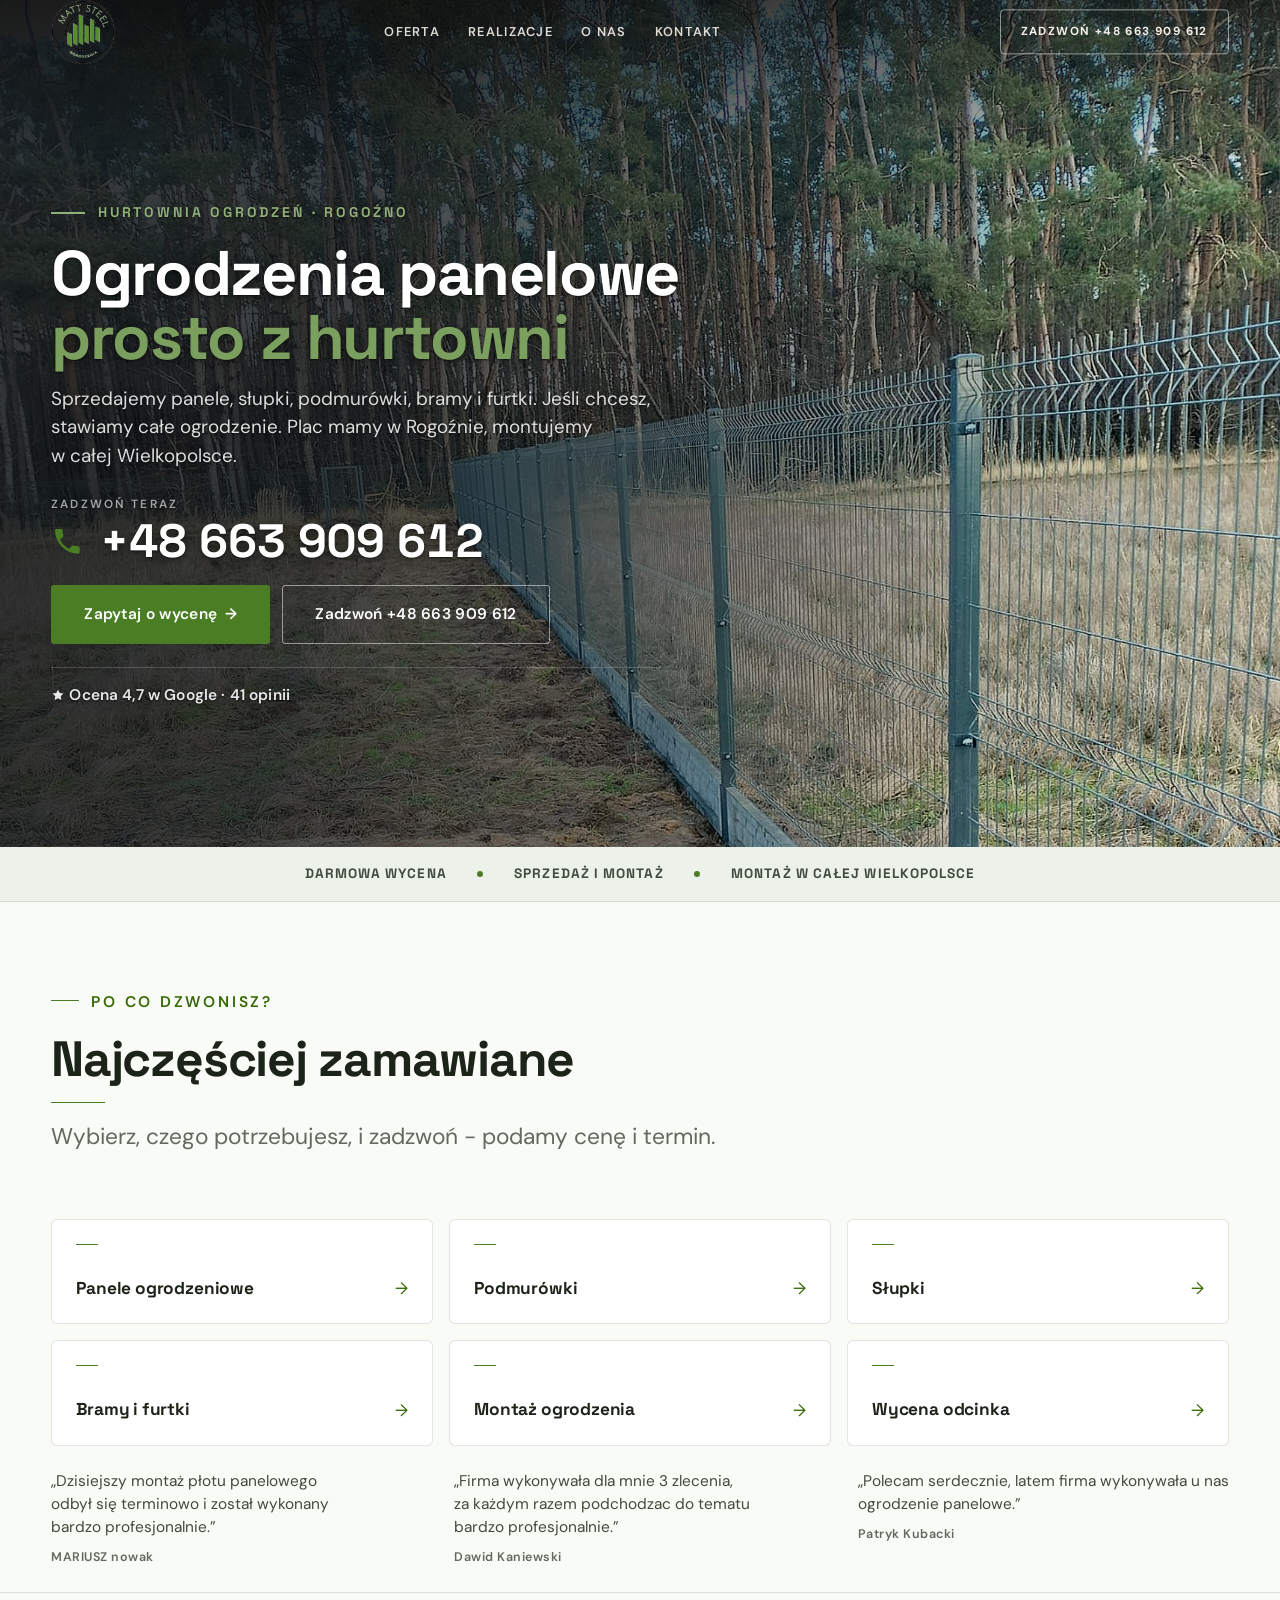
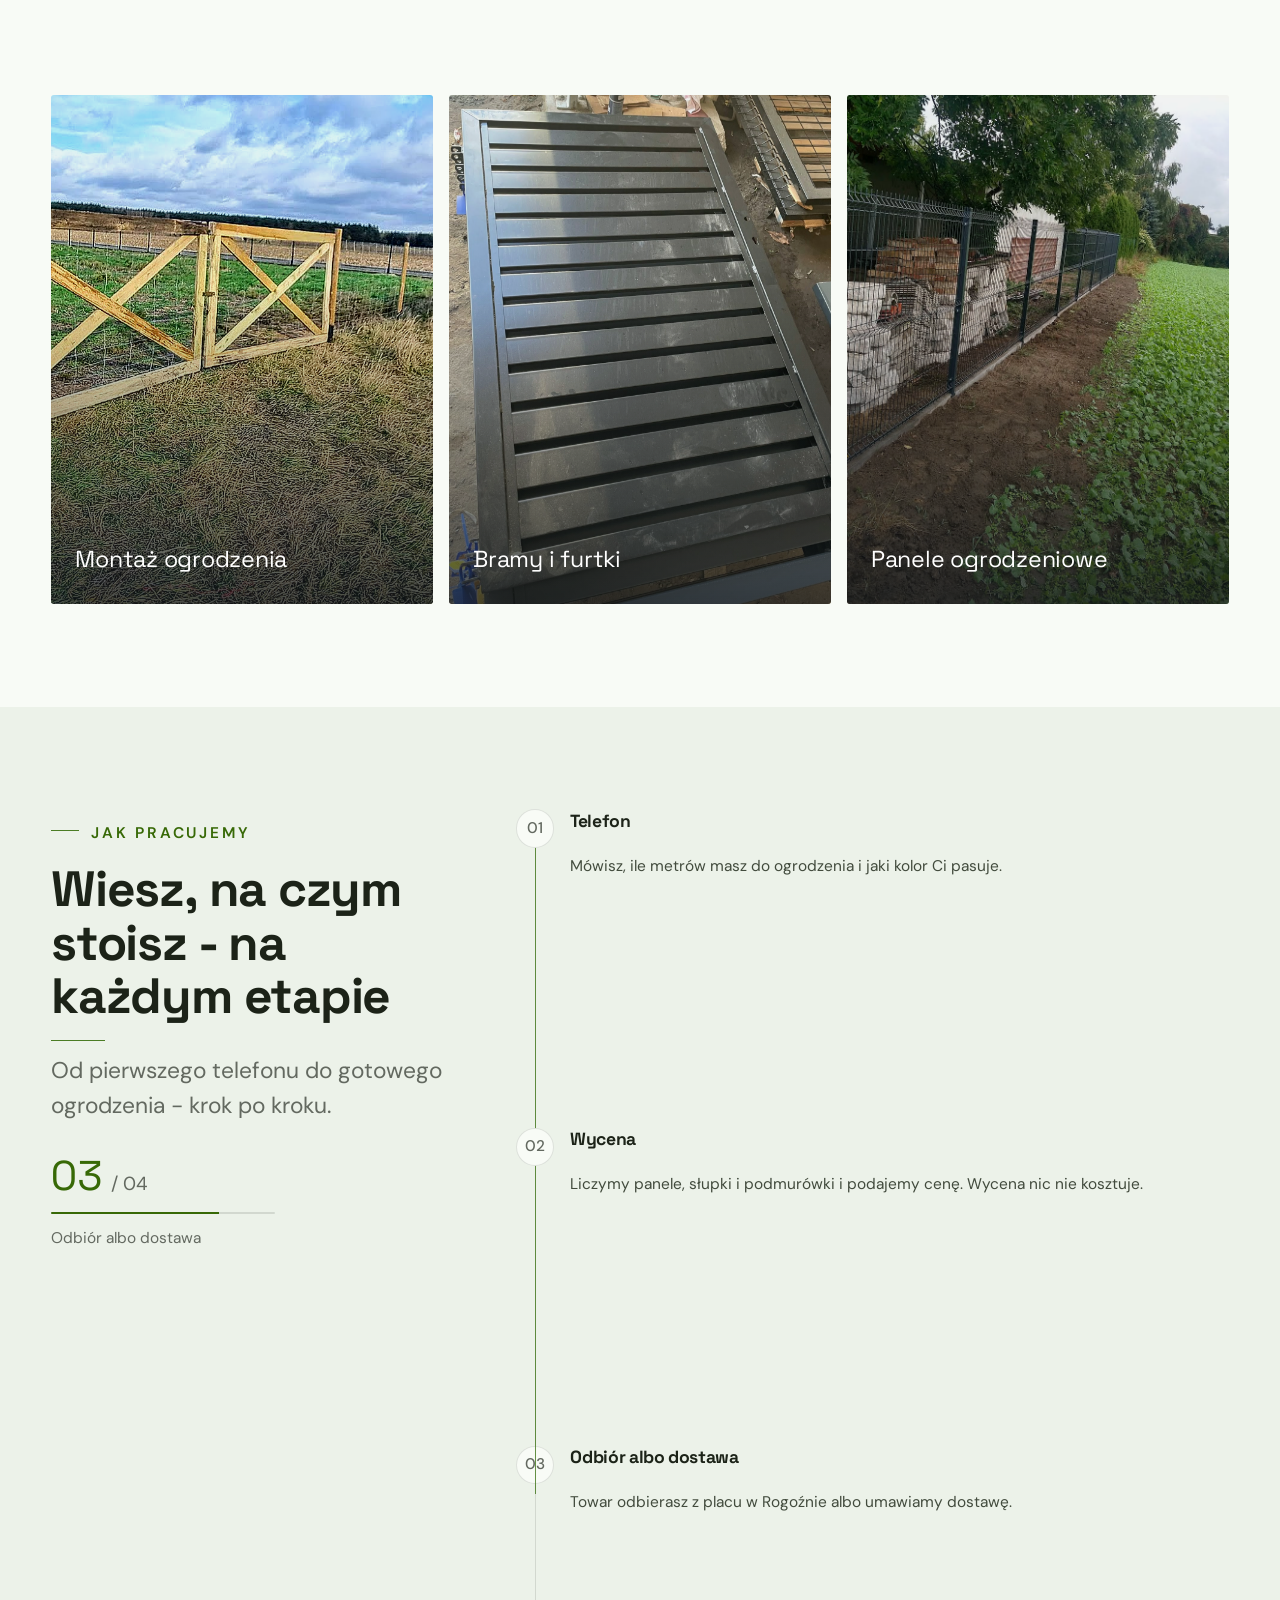
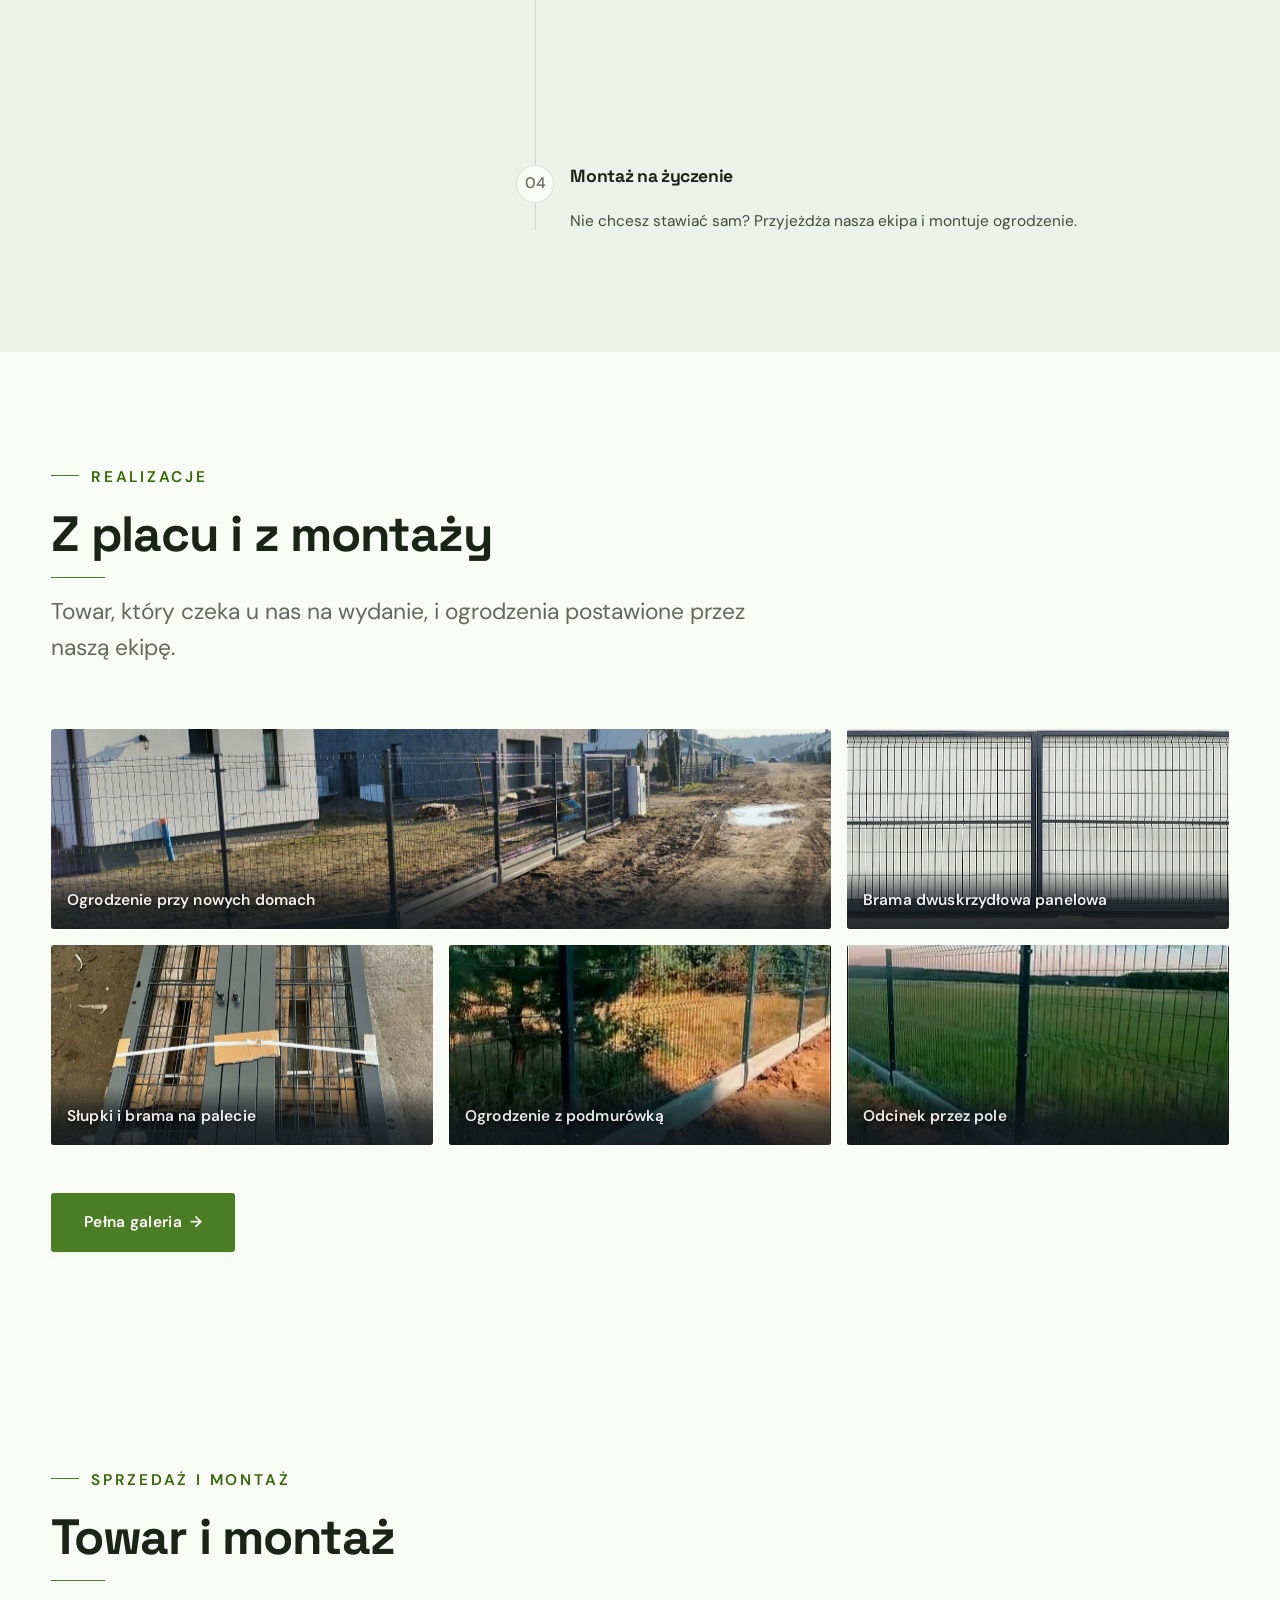
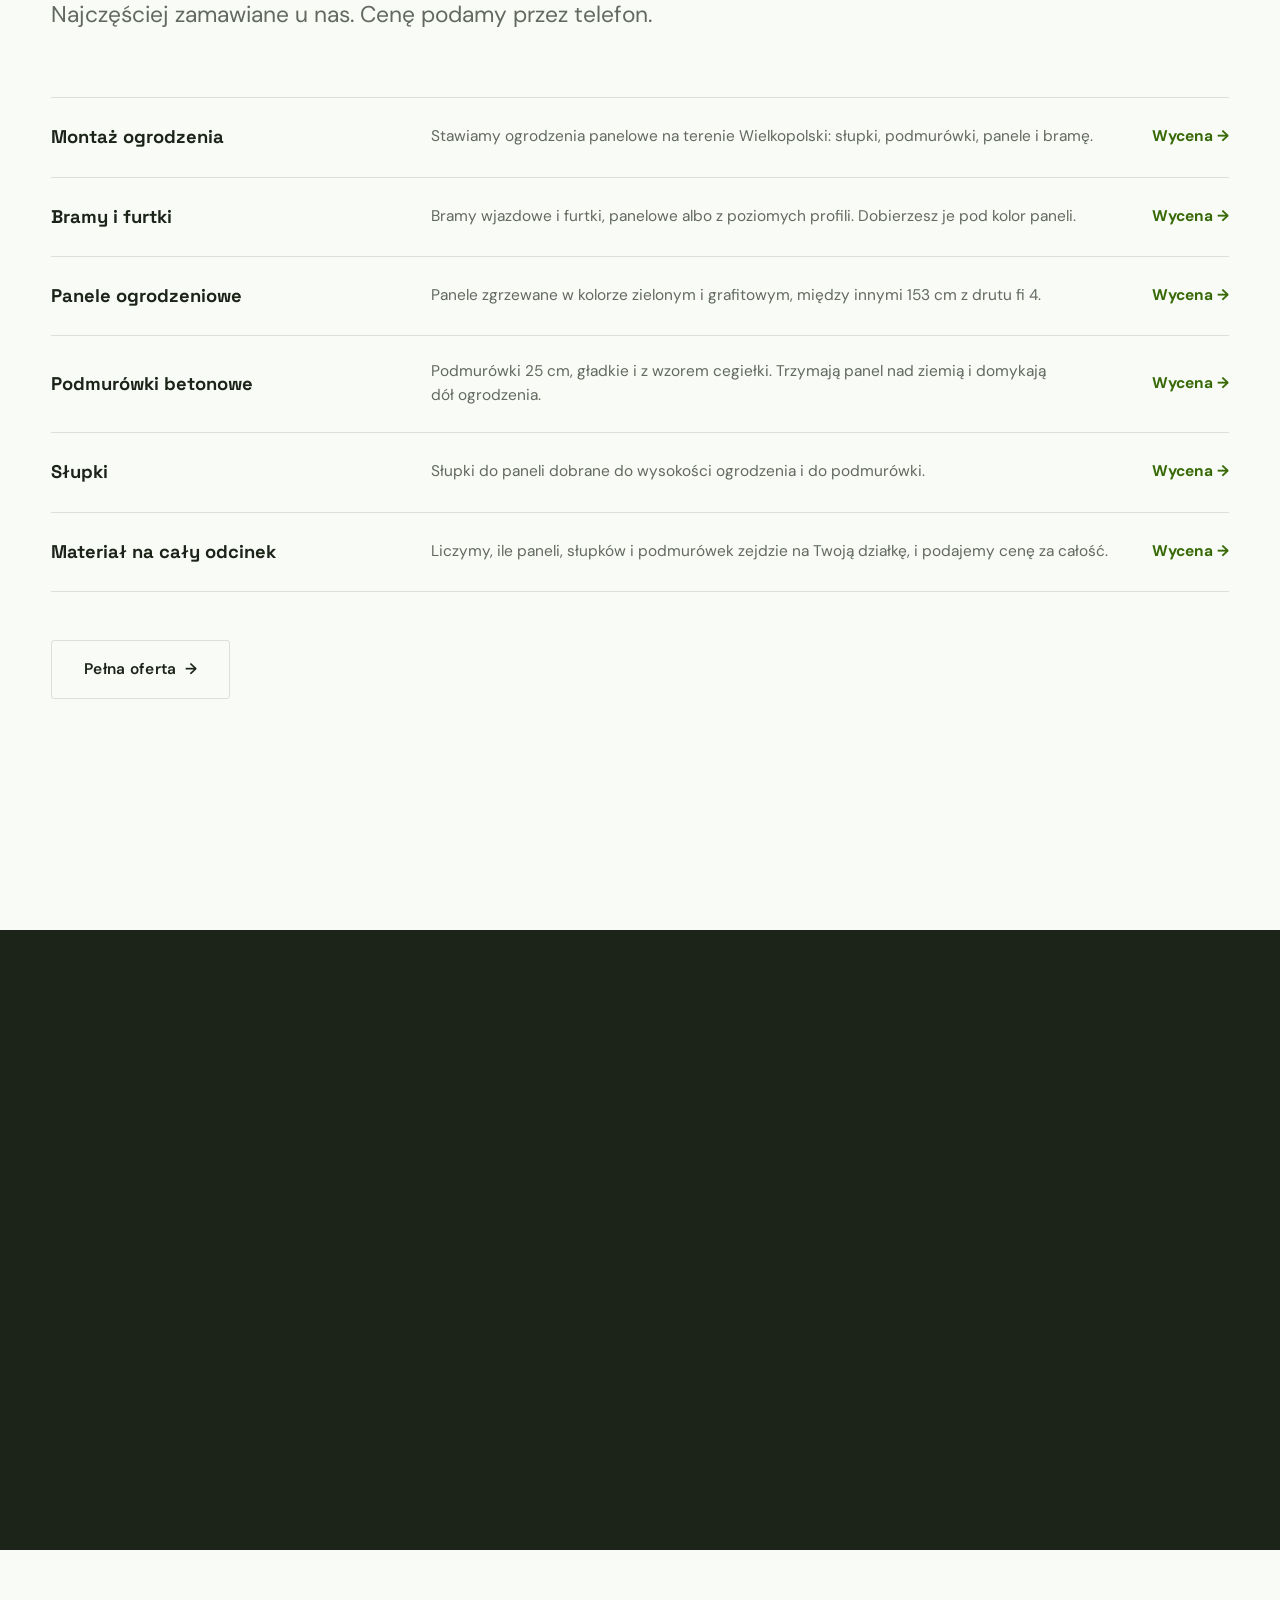
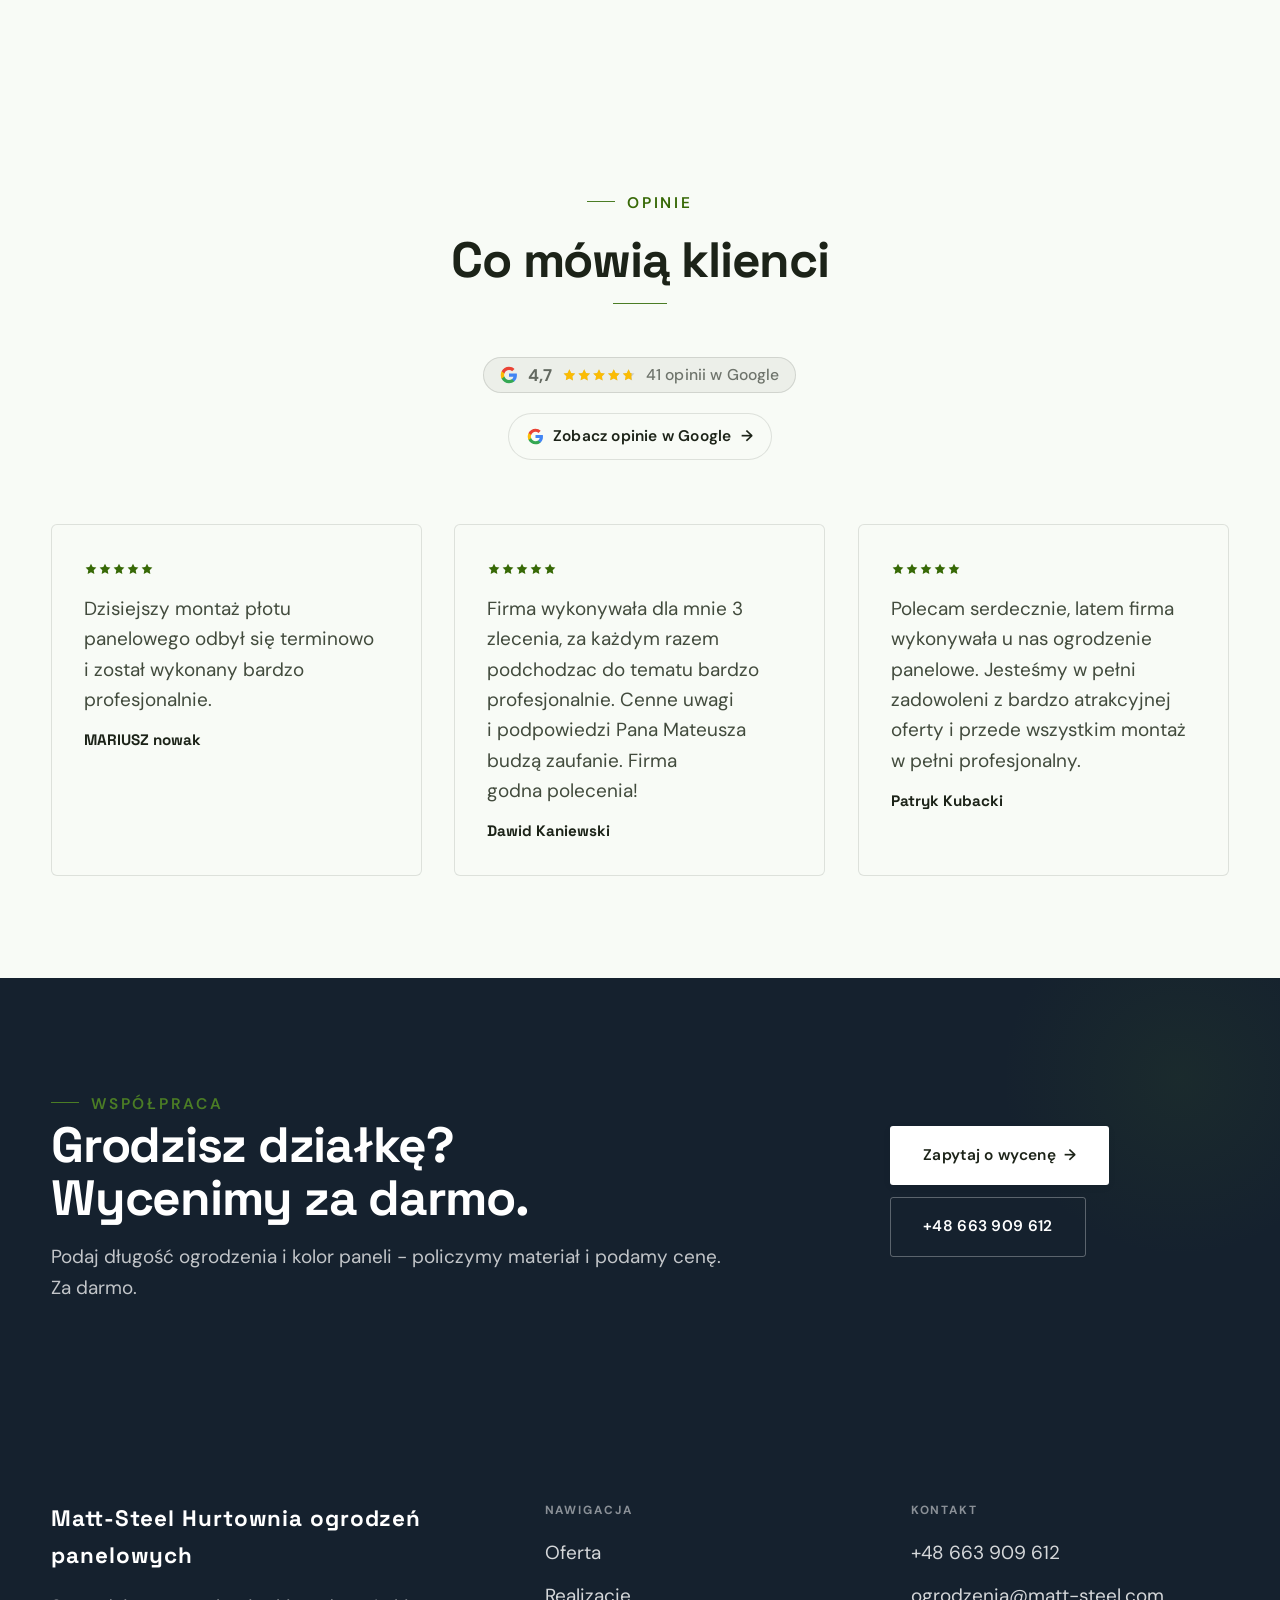
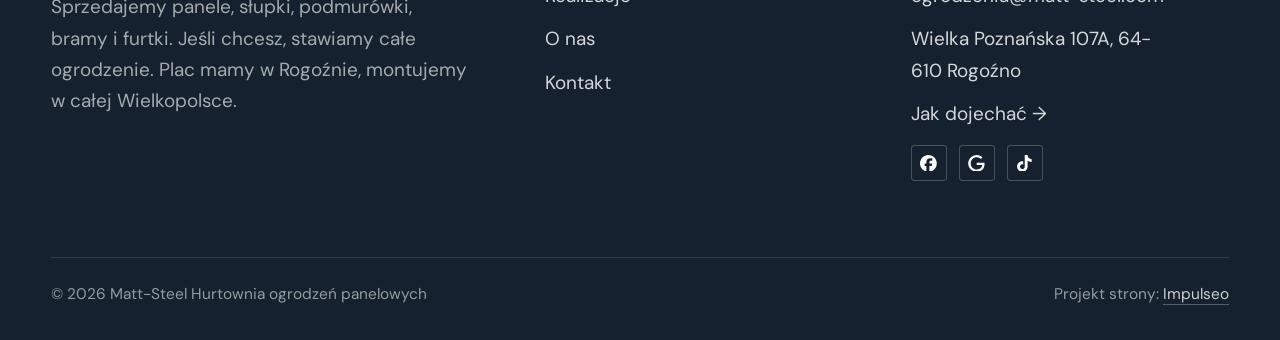
==== index.html @ 5ad62327 "Strona demo: matt-steel-hurtownia-ogrodzen-panelowych" ====
<!DOCTYPE html>
<html lang="pl">
<head>
<meta charset="UTF-8">
<meta name="viewport" content="width=device-width, initial-scale=1.0">
<title>Matt-Steel Hurtownia ogrodzeń panelowych - ogrodzenia panelowe · Rogoźno</title>
<meta name="description" content="Matt-Steel Hurtownia ogrodzeń panelowych - hurtownia ogrodzeń panelowych w Rogoźnie. Panele, słupki, podmurówki, bramy i furtki. Sprzedaż oraz montaż ogrodzeń na terenie Wielkopolski. Zadzwoń po wycenę.">
<link rel="canonical" href="https://kris20032.github.io/matt-steel-hurtownia-ogrodzen-panelowych/">
<meta name="robots" content="noindex, nofollow">
<meta property="og:type" content="website">
<meta property="og:locale" content="pl_PL">
<meta property="og:site_name" content="Matt-Steel Hurtownia ogrodzeń panelowych">
<meta property="og:title" content="Matt-Steel Hurtownia ogrodzeń panelowych - ogrodzenia panelowe · Rogoźno">
<meta property="og:description" content="Matt-Steel Hurtownia ogrodzeń panelowych - hurtownia ogrodzeń panelowych w Rogoźnie. Panele, słupki, podmurówki, bramy i furtki. Sprzedaż oraz montaż ogrodzeń na terenie Wielkopolski. Zadzwoń po wycenę.">
<meta property="og:url" content="https://kris20032.github.io/matt-steel-hurtownia-ogrodzen-panelowych/">
<meta property="og:image" content="https://kris20032.github.io/matt-steel-hurtownia-ogrodzen-panelowych/img/og.jpg">
<meta property="og:image:width" content="1200">
<meta property="og:image:height" content="630">
<meta name="twitter:card" content="summary_large_image">
<script type="application/ld+json">{"@context": "https://schema.org", "@type": "LocalBusiness", "name": "Matt-Steel Hurtownia ogrodzeń panelowych", "url": "https://kris20032.github.io/matt-steel-hurtownia-ogrodzen-panelowych/", "telephone": "+48663909612", "image": "https://kris20032.github.io/matt-steel-hurtownia-ogrodzen-panelowych/img/og.jpg", "areaServed": "Rogoźno", "sameAs": ["https://maps.google.com/?cid=5809428973370625989&g_mp=Cidnb29nbGUubWFwcy5wbGFjZXMudjEuUGxhY2VzLlNlYXJjaFRleHQQAhgEIAA", "https://www.facebook.com/p/Matt-steel-Ogrodzenia-100064750251947/", "https://www.tiktok.com/@ogrodzenia.mattst"]}</script>
<link rel="preconnect" href="https://fonts.googleapis.com">
<link rel="preconnect" href="https://fonts.gstatic.com" crossorigin>
<link href="https://fonts.googleapis.com/css2?family=Space+Grotesk:wght@500;600;700&family=DM+Sans:opsz,wght@9..40,400;9..40,500;9..40,600&display=swap" rel="stylesheet">
<link rel="stylesheet" href="assets/styles.css?v=7e740f07">
</head>
<body>

<header class="nav">
  <div class="wrap nav-inner">
    <a class="brand brand-has-logo" href="index.html"><img class="brand-logo" src="img/logo.png" alt="Matt-Steel Hurtownia ogrodzeń panelowych" width="427" height="427" decoding="async"></a>
    <nav class="nav-links">
      <a href="oferta.html">Oferta</a>
      <a href="realizacje.html">Realizacje</a>
      <a href="o-nas.html">O nas</a>
      <a href="kontakt.html">Kontakt</a>
      <a href="tel:+48663909612" class="btn btn-accent">Zadzwoń +48 663 909 612</a>
    </nav>
    <button class="nav-toggle" aria-label="Menu"><span></span><span></span><span></span></button>
  </div>
</header>

<main>
<section class="hero-fach">
  <img class="hf-photo" src="img/hero.jpg" fetchpriority="high" data-rotate="img/g12.jpg" alt="Matt-Steel Hurtownia ogrodzeń panelowych" width="2000" height="901">
  <div class="hf-panel">
    <div class="hf-inner">
      <span class="hf-kicker">Hurtownia ogrodzeń · Rogoźno</span>
      <h1 class="hf-title">Ogrodzenia panelowe <em>prosto z hurtowni</em></h1>
      <p class="hf-lead">Sprzedajemy panele, słupki, podmurówki, bramy i furtki. Jeśli chcesz, stawiamy całe ogrodzenie. Plac mamy w Rogoźnie, montujemy w całej Wielkopolsce.</p>
      <a class="hf-phone" href="tel:+48663909612"><span class="hf-phone-lab">Zadzwoń teraz</span><span class="hf-phone-num"><svg class="ico-tel" width="16" height="16" viewBox="0 0 24 24" fill="none" aria-hidden="true"><path d="M6.6 10.8a15.5 15.5 0 0 0 6.6 6.6l2.2-2.2a1 1 0 0 1 1-.24 11.4 11.4 0 0 0 3.6.58 1 1 0 0 1 1 1V20a1 1 0 0 1-1 1A17 17 0 0 1 3 4a1 1 0 0 1 1-1h3.5a1 1 0 0 1 1 1c0 1.25.2 2.46.58 3.6a1 1 0 0 1-.25 1l-2.23 2.2Z" fill="currentColor"/></svg> +48 663 909 612</span></a>
      <div class="hf-actions">
        <a href="kontakt.html" class="btn btn-accent">Zapytaj o wycenę <span class="arr">→</span></a>
        <a href="tel:+48663909612" class="btn btn-ghost hf-ghost">Zadzwoń +48 663 909 612</a>
      </div>
      <div class="hf-trust"><svg class="ico-star" width="14" height="14" viewBox="0 0 24 24" style="vertical-align:-2px" aria-hidden="true"><path d="M12 2.8l2.85 5.8 6.4.93-4.63 4.5 1.1 6.37L12 17.4l-5.72 3 1.1-6.37-4.63-4.5 6.4-.93L12 2.8Z" fill="currentColor"/></svg> Ocena 4,7 w Google · 41 opinii</div>
    </div>
  </div>
</section>
<section class="fach-promise">
  <div class="wrap">
    <ul class="fp-row reveal"><li>Darmowa wycena</li><li>Sprzedaż i montaż</li><li>Montaż w całej Wielkopolsce</li></ul>
  </div>
</section>
<section class="objawy">
  <div class="wrap">
    <div class="head reveal">
      <span class="eyebrow">Po co dzwonisz?</span>
      <h2>Najczęściej zamawiane</h2>
      <p>Wybierz, czego potrzebujesz, i zadzwoń - podamy cenę i termin.</p>
    </div>
    <div class="obj-grid">
      <a class="obj-tile reveal" href="kontakt.html"><span class="ot-row"><span class="ot-name">Panele ogrodzeniowe</span><span class="ot-arr" aria-hidden="true">→</span></span></a>
      <a class="obj-tile reveal" href="kontakt.html"><span class="ot-row"><span class="ot-name">Podmurówki</span><span class="ot-arr" aria-hidden="true">→</span></span></a>
      <a class="obj-tile reveal" href="kontakt.html"><span class="ot-row"><span class="ot-name">Słupki</span><span class="ot-arr" aria-hidden="true">→</span></span></a>
      <a class="obj-tile reveal" href="kontakt.html"><span class="ot-row"><span class="ot-name">Bramy i furtki</span><span class="ot-arr" aria-hidden="true">→</span></span></a>
      <a class="obj-tile reveal" href="kontakt.html"><span class="ot-row"><span class="ot-name">Montaż ogrodzenia</span><span class="ot-arr" aria-hidden="true">→</span></span></a>
      <a class="obj-tile reveal" href="kontakt.html"><span class="ot-row"><span class="ot-name">Wycena odcinka</span><span class="ot-arr" aria-hidden="true">→</span></span></a>
    </div>
  </div>
</section>
<section class="opinie-mini" aria-label="Opinie klientów">
  <div class="wrap">
    <div class="om-row">
      <div class="om-item reveal"><blockquote>„Dzisiejszy montaż płotu panelowego odbył się terminowo i został wykonany bardzo profesjonalnie.”</blockquote><span class="om-autor">MARIUSZ nowak</span></div>
      <div class="om-item reveal"><blockquote>„Firma wykonywała dla mnie 3 zlecenia, za każdym razem podchodzac do tematu bardzo profesjonalnie.”</blockquote><span class="om-autor">Dawid Kaniewski</span></div>
      <div class="om-item reveal"><blockquote>„Polecam serdecznie, latem firma wykonywała u nas ogrodzenie panelowe.”</blockquote><span class="om-autor">Patryk Kubacki</span></div>
    </div>
  </div>
</section>
<section class="gateways-band">
  <div class="wrap">
    <div class="gateways">
      <a href="oferta.html" class="gateway reveal"><img src="img/g1.jpg" alt="Montaż ogrodzenia" loading="lazy" width="2000" height="901" decoding="async"><span class="g-ttl">Montaż ogrodzenia</span></a>
      <a href="oferta.html" class="gateway reveal"><img src="img/g2.jpg" alt="Bramy i furtki" loading="lazy" width="1428" height="1940" decoding="async"><span class="g-ttl">Bramy i furtki</span></a>
      <a href="oferta.html" class="gateway reveal"><img src="img/g3.jpg" alt="Panele ogrodzeniowe" loading="lazy" width="1600" height="1200" decoding="async"><span class="g-ttl">Panele ogrodzeniowe</span></a>
    </div>
  </div>
</section>
<section class="proces proces-os fachowcy">
  <div class="wrap proc-grid">
    <div class="proc-side">
      <div class="head reveal">
        <span class="eyebrow">Jak pracujemy</span>
        <h2>Wiesz, na czym stoisz - na każdym etapie</h2>
        <p>Od pierwszego telefonu do gotowego ogrodzenia - krok po kroku.</p>
      </div>
      <div class="proc-count" aria-hidden="true"><span class="pc-cur">01</span><span class="pc-all">/ 04</span></div>
      <div class="proc-bar" aria-hidden="true"><i></i></div>
      <p class="proc-now" aria-hidden="true">Telefon</p>
    </div>
    <ol class="proces-line">
      <li class="reveal"><span class="pno">01</span><h3>Telefon</h3><p>Mówisz, ile metrów masz do ogrodzenia i jaki kolor Ci pasuje.</p></li>
      <li class="reveal"><span class="pno">02</span><h3>Wycena</h3><p>Liczymy panele, słupki i podmurówki i podajemy cenę. Wycena nic nie kosztuje.</p></li>
      <li class="reveal"><span class="pno">03</span><h3>Odbiór albo dostawa</h3><p>Towar odbierasz z placu w Rogoźnie albo umawiamy dostawę.</p></li>
      <li class="reveal"><span class="pno">04</span><h3>Montaż na życzenie</h3><p>Nie chcesz stawiać sam? Przyjeżdża nasza ekipa i montuje ogrodzenie.</p></li>
    </ol>
  </div>
</section>
<section>
  <div class="wrap">
    <div class="head reveal">
      <span class="eyebrow">Realizacje</span>
      <h2>Z placu i z montaży</h2>
      <p>Towar, który czeka u nas na wydanie, i ogrodzenia postawione przez naszą ekipę.</p>
    </div>
    <div class="gallery">
      <div class="tile t-two3 reveal"><img src="img/g4.jpg" alt="Ogrodzenie przy nowych domach" loading="lazy" width="1600" height="1200" decoding="async"><div class="cap">Ogrodzenie przy nowych domach</div></div>
      <div class="tile t-third reveal"><img src="img/g5.jpg" alt="Brama dwuskrzydłowa panelowa" loading="lazy" width="1079" height="444" decoding="async"><div class="cap">Brama dwuskrzydłowa panelowa</div></div>
      <div class="tile t-third reveal"><img src="img/g6.jpg" alt="Słupki i brama na palecie" loading="lazy" width="1384" height="1906" decoding="async"><div class="cap">Słupki i brama na palecie</div></div>
      <div class="tile t-third reveal"><img src="img/g7.jpg" alt="Ogrodzenie z podmurówką" loading="lazy" width="765" height="1360" decoding="async"><div class="cap">Ogrodzenie z podmurówką</div></div>
      <div class="tile t-third reveal"><img src="img/g8.jpg" alt="Odcinek przez pole" loading="lazy" width="765" height="1360" decoding="async"><div class="cap">Odcinek przez pole</div></div>
    </div>
    <div style="margin-top:var(--space-7)" class="reveal"><a href="realizacje.html" class="btn btn-accent">Pełna galeria <span class="arr">→</span></a></div>
  </div>
</section>
<section class="fach-uslugi">
  <div class="wrap">
    <div class="head reveal">
      <span class="eyebrow">Sprzedaż i montaż</span>
      <h2>Towar i montaż</h2>
      <p>Najczęściej zamawiane u nas. Cenę podamy przez telefon.</p>
    </div>
    <ul class="fu-list">
      <li class="fu-row reveal"><div class="fu-name">Montaż ogrodzenia</div><div class="fu-desc">Stawiamy ogrodzenia panelowe na terenie Wielkopolski: słupki, podmurówki, panele i bramę.</div><a class="fu-cta" href="kontakt.html">Wycena <span class="arr">→</span></a></li>
      <li class="fu-row reveal"><div class="fu-name">Bramy i furtki</div><div class="fu-desc">Bramy wjazdowe i furtki, panelowe albo z poziomych profili. Dobierzesz je pod kolor paneli.</div><a class="fu-cta" href="kontakt.html">Wycena <span class="arr">→</span></a></li>
      <li class="fu-row reveal"><div class="fu-name">Panele ogrodzeniowe</div><div class="fu-desc">Panele zgrzewane w kolorze zielonym i grafitowym, między innymi 153 cm z drutu fi 4.</div><a class="fu-cta" href="kontakt.html">Wycena <span class="arr">→</span></a></li>
      <li class="fu-row reveal"><div class="fu-name">Podmurówki betonowe</div><div class="fu-desc">Podmurówki 25 cm, gładkie i z wzorem cegiełki. Trzymają panel nad ziemią i domykają dół ogrodzenia.</div><a class="fu-cta" href="kontakt.html">Wycena <span class="arr">→</span></a></li>
      <li class="fu-row reveal"><div class="fu-name">Słupki</div><div class="fu-desc">Słupki do paneli dobrane do wysokości ogrodzenia i do podmurówki.</div><a class="fu-cta" href="kontakt.html">Wycena <span class="arr">→</span></a></li>
      <li class="fu-row reveal"><div class="fu-name">Materiał na cały odcinek</div><div class="fu-desc">Liczymy, ile paneli, słupków i podmurówek zejdzie na Twoją działkę, i podajemy cenę za całość.</div><a class="fu-cta" href="kontakt.html">Wycena <span class="arr">→</span></a></li>
    </ul>
    <div style="margin-top:var(--space-7)" class="reveal"><a href="oferta.html" class="btn btn-ghost">Pełna oferta <span class="arr">→</span></a></div>
  </div>
</section>
<section class="stopklatka" aria-hidden="true">
  <div class="stk-bg" style="background-image:url(img/g11.jpg)"></div>
</section>
<section class="opinie">
  <div class="wrap">
    <div class="head center reveal">
      <span class="eyebrow">Opinie</span>
      <h2>Co mówią klienci</h2>
    </div>
    <p class="op-meta reveal"><span class="g-badge"><svg class="gb-ico" viewBox="0 0 24 24" width="18" height="18" aria-hidden="true"><path fill="#4285F4" d="M22.56 12.25c0-.78-.07-1.53-.2-2.25H12v4.26h5.92c-.26 1.37-1.04 2.53-2.21 3.31v2.77h3.57c2.08-1.92 3.28-4.74 3.28-8.09z"/><path fill="#34A853" d="M12 23c2.97 0 5.46-.98 7.28-2.66l-3.57-2.77c-.98.66-2.23 1.06-3.71 1.06-2.86 0-5.29-1.93-6.16-4.53H2.18v2.84C3.99 20.53 7.7 23 12 23z"/><path fill="#FBBC05" d="M5.84 14.09c-.22-.66-.35-1.36-.35-2.09s.13-1.43.35-2.09V7.07H2.18C1.43 8.55 1 10.22 1 12s.43 3.45 1.18 4.93l2.85-2.22.81-.62z"/><path fill="#EA4335" d="M12 5.38c1.62 0 3.06.56 4.21 1.64l3.15-3.15C17.45 2.09 14.97 1 12 1 7.7 1 3.99 3.47 2.18 7.07l3.66 2.84c.87-2.6 3.3-4.53 6.16-4.53z"/></svg><b class="gb-ocena">4,7</b><svg class="gb-stars" viewBox="0 0 90 18" width="74" height="14.8" aria-hidden="true"><g fill="currentColor" opacity=".26"><path transform="translate(0,0)" d="M9 1.6l2.2 4.46 4.92.72-3.56 3.47.84 4.9L9 12.74l-4.4 2.31.84-4.9L1.88 6.68l4.92-.72L9 1.6Z"/><path transform="translate(18,0)" d="M9 1.6l2.2 4.46 4.92.72-3.56 3.47.84 4.9L9 12.74l-4.4 2.31.84-4.9L1.88 6.68l4.92-.72L9 1.6Z"/><path transform="translate(36,0)" d="M9 1.6l2.2 4.46 4.92.72-3.56 3.47.84 4.9L9 12.74l-4.4 2.31.84-4.9L1.88 6.68l4.92-.72L9 1.6Z"/><path transform="translate(54,0)" d="M9 1.6l2.2 4.46 4.92.72-3.56 3.47.84 4.9L9 12.74l-4.4 2.31.84-4.9L1.88 6.68l4.92-.72L9 1.6Z"/><path transform="translate(72,0)" d="M9 1.6l2.2 4.46 4.92.72-3.56 3.47.84 4.9L9 12.74l-4.4 2.31.84-4.9L1.88 6.68l4.92-.72L9 1.6Z"/></g><clipPath id="gs940"><rect x="0" y="0" width="84.6" height="18"/></clipPath><g fill="#FBBC04" clip-path="url(#gs940)"><path transform="translate(0,0)" d="M9 1.6l2.2 4.46 4.92.72-3.56 3.47.84 4.9L9 12.74l-4.4 2.31.84-4.9L1.88 6.68l4.92-.72L9 1.6Z"/><path transform="translate(18,0)" d="M9 1.6l2.2 4.46 4.92.72-3.56 3.47.84 4.9L9 12.74l-4.4 2.31.84-4.9L1.88 6.68l4.92-.72L9 1.6Z"/><path transform="translate(36,0)" d="M9 1.6l2.2 4.46 4.92.72-3.56 3.47.84 4.9L9 12.74l-4.4 2.31.84-4.9L1.88 6.68l4.92-.72L9 1.6Z"/><path transform="translate(54,0)" d="M9 1.6l2.2 4.46 4.92.72-3.56 3.47.84 4.9L9 12.74l-4.4 2.31.84-4.9L1.88 6.68l4.92-.72L9 1.6Z"/><path transform="translate(72,0)" d="M9 1.6l2.2 4.46 4.92.72-3.56 3.47.84 4.9L9 12.74l-4.4 2.31.84-4.9L1.88 6.68l4.92-.72L9 1.6Z"/></g></svg><span class="gb-txt">41 opinii w Google</span></span></p>
    <p class="op-meta reveal"><a class="op-google" href="https://maps.google.com/?cid=5809428973370625989&amp;g_mp=Cidnb29nbGUubWFwcy5wbGFjZXMudjEuUGxhY2VzLlNlYXJjaFRleHQQAhgEIAA" target="_blank" rel="noopener"><svg class="op-g-ico" viewBox="0 0 24 24" width="17" height="17" aria-hidden="true"><path fill="#4285F4" d="M22.56 12.25c0-.78-.07-1.53-.2-2.25H12v4.26h5.92c-.26 1.37-1.04 2.53-2.21 3.31v2.77h3.57c2.08-1.92 3.28-4.74 3.28-8.09z"/><path fill="#34A853" d="M12 23c2.97 0 5.46-.98 7.28-2.66l-3.57-2.77c-.98.66-2.23 1.06-3.71 1.06-2.86 0-5.29-1.93-6.16-4.53H2.18v2.84C3.99 20.53 7.7 23 12 23z"/><path fill="#FBBC05" d="M5.84 14.09c-.22-.66-.35-1.36-.35-2.09s.13-1.43.35-2.09V7.07H2.18C1.43 8.55 1 10.22 1 12s.43 3.45 1.18 4.93l2.85-2.22.81-.62z"/><path fill="#EA4335" d="M12 5.38c1.62 0 3.06.56 4.21 1.64l3.15-3.15C17.45 2.09 14.97 1 12 1 7.7 1 3.99 3.47 2.18 7.07l3.66 2.84c.87-2.6 3.3-4.53 6.16-4.53z"/></svg><span>Zobacz opinie w Google</span><span class="arr">→</span></a></p>
    <div class="opinie-grid">
      <figure class="op-card reveal"><span class="op-star"><svg class="ico-star" width="14" height="14" viewBox="0 0 24 24" style="vertical-align:-2px" aria-hidden="true"><path d="M12 2.8l2.85 5.8 6.4.93-4.63 4.5 1.1 6.37L12 17.4l-5.72 3 1.1-6.37-4.63-4.5 6.4-.93L12 2.8Z" fill="currentColor"/></svg><svg class="ico-star" width="14" height="14" viewBox="0 0 24 24" style="vertical-align:-2px" aria-hidden="true"><path d="M12 2.8l2.85 5.8 6.4.93-4.63 4.5 1.1 6.37L12 17.4l-5.72 3 1.1-6.37-4.63-4.5 6.4-.93L12 2.8Z" fill="currentColor"/></svg><svg class="ico-star" width="14" height="14" viewBox="0 0 24 24" style="vertical-align:-2px" aria-hidden="true"><path d="M12 2.8l2.85 5.8 6.4.93-4.63 4.5 1.1 6.37L12 17.4l-5.72 3 1.1-6.37-4.63-4.5 6.4-.93L12 2.8Z" fill="currentColor"/></svg><svg class="ico-star" width="14" height="14" viewBox="0 0 24 24" style="vertical-align:-2px" aria-hidden="true"><path d="M12 2.8l2.85 5.8 6.4.93-4.63 4.5 1.1 6.37L12 17.4l-5.72 3 1.1-6.37-4.63-4.5 6.4-.93L12 2.8Z" fill="currentColor"/></svg><svg class="ico-star" width="14" height="14" viewBox="0 0 24 24" style="vertical-align:-2px" aria-hidden="true"><path d="M12 2.8l2.85 5.8 6.4.93-4.63 4.5 1.1 6.37L12 17.4l-5.72 3 1.1-6.37-4.63-4.5 6.4-.93L12 2.8Z" fill="currentColor"/></svg></span><blockquote>Dzisiejszy montaż płotu panelowego odbył się terminowo i został wykonany bardzo profesjonalnie.</blockquote><span class="op-autor">MARIUSZ nowak</span></figure>
      <figure class="op-card reveal"><span class="op-star"><svg class="ico-star" width="14" height="14" viewBox="0 0 24 24" style="vertical-align:-2px" aria-hidden="true"><path d="M12 2.8l2.85 5.8 6.4.93-4.63 4.5 1.1 6.37L12 17.4l-5.72 3 1.1-6.37-4.63-4.5 6.4-.93L12 2.8Z" fill="currentColor"/></svg><svg class="ico-star" width="14" height="14" viewBox="0 0 24 24" style="vertical-align:-2px" aria-hidden="true"><path d="M12 2.8l2.85 5.8 6.4.93-4.63 4.5 1.1 6.37L12 17.4l-5.72 3 1.1-6.37-4.63-4.5 6.4-.93L12 2.8Z" fill="currentColor"/></svg><svg class="ico-star" width="14" height="14" viewBox="0 0 24 24" style="vertical-align:-2px" aria-hidden="true"><path d="M12 2.8l2.85 5.8 6.4.93-4.63 4.5 1.1 6.37L12 17.4l-5.72 3 1.1-6.37-4.63-4.5 6.4-.93L12 2.8Z" fill="currentColor"/></svg><svg class="ico-star" width="14" height="14" viewBox="0 0 24 24" style="vertical-align:-2px" aria-hidden="true"><path d="M12 2.8l2.85 5.8 6.4.93-4.63 4.5 1.1 6.37L12 17.4l-5.72 3 1.1-6.37-4.63-4.5 6.4-.93L12 2.8Z" fill="currentColor"/></svg><svg class="ico-star" width="14" height="14" viewBox="0 0 24 24" style="vertical-align:-2px" aria-hidden="true"><path d="M12 2.8l2.85 5.8 6.4.93-4.63 4.5 1.1 6.37L12 17.4l-5.72 3 1.1-6.37-4.63-4.5 6.4-.93L12 2.8Z" fill="currentColor"/></svg></span><blockquote>Firma wykonywała dla mnie 3 zlecenia, za każdym razem podchodzac do tematu bardzo profesjonalnie. Cenne uwagi i podpowiedzi Pana Mateusza budzą zaufanie. Firma godna polecenia!</blockquote><span class="op-autor">Dawid Kaniewski</span></figure>
      <figure class="op-card reveal"><span class="op-star"><svg class="ico-star" width="14" height="14" viewBox="0 0 24 24" style="vertical-align:-2px" aria-hidden="true"><path d="M12 2.8l2.85 5.8 6.4.93-4.63 4.5 1.1 6.37L12 17.4l-5.72 3 1.1-6.37-4.63-4.5 6.4-.93L12 2.8Z" fill="currentColor"/></svg><svg class="ico-star" width="14" height="14" viewBox="0 0 24 24" style="vertical-align:-2px" aria-hidden="true"><path d="M12 2.8l2.85 5.8 6.4.93-4.63 4.5 1.1 6.37L12 17.4l-5.72 3 1.1-6.37-4.63-4.5 6.4-.93L12 2.8Z" fill="currentColor"/></svg><svg class="ico-star" width="14" height="14" viewBox="0 0 24 24" style="vertical-align:-2px" aria-hidden="true"><path d="M12 2.8l2.85 5.8 6.4.93-4.63 4.5 1.1 6.37L12 17.4l-5.72 3 1.1-6.37-4.63-4.5 6.4-.93L12 2.8Z" fill="currentColor"/></svg><svg class="ico-star" width="14" height="14" viewBox="0 0 24 24" style="vertical-align:-2px" aria-hidden="true"><path d="M12 2.8l2.85 5.8 6.4.93-4.63 4.5 1.1 6.37L12 17.4l-5.72 3 1.1-6.37-4.63-4.5 6.4-.93L12 2.8Z" fill="currentColor"/></svg><svg class="ico-star" width="14" height="14" viewBox="0 0 24 24" style="vertical-align:-2px" aria-hidden="true"><path d="M12 2.8l2.85 5.8 6.4.93-4.63 4.5 1.1 6.37L12 17.4l-5.72 3 1.1-6.37-4.63-4.5 6.4-.93L12 2.8Z" fill="currentColor"/></svg></span><blockquote>Polecam serdecznie, latem firma wykonywała u nas ogrodzenie panelowe. Jesteśmy w pełni zadowoleni z bardzo atrakcyjnej oferty i przede wszystkim montaż w pełni profesjonalny.</blockquote><span class="op-autor">Patryk Kubacki</span></figure>
    </div>
  </div>
</section>
<section class="cta">
  <div class="wrap">
    <div class="reveal">
      <span class="eyebrow">Współpraca</span>
      <h2>Grodzisz działkę? Wycenimy za darmo.</h2>
      <p>Podaj długość ogrodzenia i kolor paneli - policzymy materiał i podamy cenę. Za darmo.</p>
    </div>
    <div class="cta-actions reveal">
      <a href="kontakt.html" class="btn btn-light">Zapytaj o wycenę <span class="arr">→</span></a>
      <a href="tel:+48663909612" class="btn btn-ghost btn-ghost-cta">+48 663 909 612</a>
    </div>
  </div>
</section>
</main>

<footer>
  <div class="wrap">
    <div class="foot-grid">
      <div class="foot-brand">
        <div class="name">Matt-Steel Hurtownia ogrodzeń panelowych</div>
        <p>Sprzedajemy panele, słupki, podmurówki, bramy i furtki. Jeśli chcesz, stawiamy całe ogrodzenie. Plac mamy w Rogoźnie, montujemy w całej Wielkopolsce.</p>
      </div>
      <div class="foot-col">
        <h4>Nawigacja</h4>
        <a href="oferta.html">Oferta</a>
        <a href="realizacje.html">Realizacje</a>
        <a href="o-nas.html">O nas</a>
        <a href="kontakt.html">Kontakt</a>
      </div>
      <div class="foot-col">
        <h4>Kontakt</h4>
        <a href="tel:+48663909612">+48 663 909 612</a>
        <a href="mailto:ogrodzenia@matt-steel.com">ogrodzenia@matt-steel.com</a>
        <p>Wielka Poznańska 107A, 64-610 Rogoźno</p>
        <a href="https://maps.google.com/?cid=5809428973370625989&g_mp=Cidnb29nbGUubWFwcy5wbGFjZXMudjEuUGxhY2VzLlNlYXJjaFRleHQQAhgEIAA" target="_blank" rel="noopener">Jak dojechać →</a>
      <div class="foot-soc">
        <a class="soc" href="https://www.facebook.com/p/Matt-steel-Ogrodzenia-100064750251947/" target="_blank" rel="noopener" aria-label="Facebook - Matt-Steel Hurtownia ogrodzeń panelowych"><svg viewBox="0 0 24 24" aria-hidden="true" focusable="false"><path d="M9.101 23.691v-7.98H6.627v-3.667h2.474v-1.58c0-4.085 1.848-5.978 5.858-5.978.401 0 .955.042 1.468.103a8.68 8.68 0 0 1 1.141.195v3.325a8.623 8.623 0 0 0-.653-.036 26.805 26.805 0 0 0-.733-.009c-.707 0-1.259.096-1.675.309a1.686 1.686 0 0 0-.679.622c-.258.42-.374.995-.374 1.752v1.297h3.919l-.386 2.103-.287 1.564h-3.246v8.245C19.396 23.238 24 18.179 24 12.044c0-6.627-5.373-12-12-12s-12 5.373-12 12c0 5.628 3.874 10.35 9.101 11.647Z" fill="currentColor"/></svg></a>
        <a class="soc" href="https://maps.google.com/?cid=5809428973370625989&g_mp=Cidnb29nbGUubWFwcy5wbGFjZXMudjEuUGxhY2VzLlNlYXJjaFRleHQQAhgEIAA" target="_blank" rel="noopener" aria-label="Google - Matt-Steel Hurtownia ogrodzeń panelowych"><svg viewBox="0 0 24 24" aria-hidden="true" focusable="false"><path d="M12.48 10.92v3.28h7.84c-.24 1.84-.853 3.187-1.787 4.133-1.147 1.147-2.933 2.4-6.053 2.4-4.827 0-8.6-3.893-8.6-8.72s3.773-8.72 8.6-8.72c2.6 0 4.507 1.027 5.907 2.347l2.307-2.307C18.747 1.44 16.133 0 12.48 0 5.867 0 .307 5.387.307 12s5.56 12 12.173 12c3.573 0 6.267-1.173 8.373-3.36 2.16-2.16 2.84-5.213 2.84-7.667 0-.76-.053-1.467-.173-2.053H12.48z" fill="currentColor"/></svg></a>
        <a class="soc" href="https://www.tiktok.com/@ogrodzenia.mattst" target="_blank" rel="noopener" aria-label="TikTok - Matt-Steel Hurtownia ogrodzeń panelowych"><svg viewBox="0 0 24 24" aria-hidden="true" focusable="false"><path d="M12.525.02c1.31-.02 2.61-.01 3.91-.02.08 1.53.63 3.09 1.75 4.17 1.12 1.11 2.7 1.62 4.24 1.79v4.03c-1.44-.05-2.89-.35-4.2-.97-.57-.26-1.1-.59-1.62-.93-.01 2.92.01 5.84-.02 8.75-.08 1.4-.54 2.79-1.35 3.94-1.31 1.92-3.58 3.17-5.91 3.21-1.43.08-2.86-.31-4.08-1.03-2.02-1.19-3.44-3.37-3.65-5.71-.02-.5-.03-1-.01-1.49.18-1.9 1.12-3.72 2.58-4.96 1.66-1.44 3.98-2.13 6.15-1.72.02 1.48-.04 2.96-.04 4.44-.99-.32-2.15-.23-3.02.37-.63.41-1.11 1.04-1.36 1.75-.21.51-.15 1.07-.14 1.61.24 1.64 1.82 3.02 3.5 2.87 1.12-.01 2.19-.66 2.77-1.61.19-.33.4-.67.41-1.06.1-1.79.06-3.57.07-5.36.01-4.03-.01-8.05.02-12.07z" fill="currentColor"/></svg></a>
      </div>
      </div>
    </div>
    <div class="foot-bot">
      <span>© 2026 Matt-Steel Hurtownia ogrodzeń panelowych</span>
      <span>Projekt strony: <a class="foot-credit" href="https://impulseo.pl" target="_blank" rel="noopener">Impulseo</a></span>
    </div>
  </div>
</footer>
<div class="sticky-call"><a class="sc-call" href="tel:+48663909612"><svg class="ico-tel" width="16" height="16" viewBox="0 0 24 24" fill="none" aria-hidden="true"><path d="M6.6 10.8a15.5 15.5 0 0 0 6.6 6.6l2.2-2.2a1 1 0 0 1 1-.24 11.4 11.4 0 0 0 3.6.58 1 1 0 0 1 1 1V20a1 1 0 0 1-1 1A17 17 0 0 1 3 4a1 1 0 0 1 1-1h3.5a1 1 0 0 1 1 1c0 1.25.2 2.46.58 3.6a1 1 0 0 1-.25 1l-2.23 2.2Z" fill="currentColor"/></svg> Zadzwoń</a><a class="sc-quote" href="kontakt.html">Zapytaj o wycenę</a></div>
<div class="demo-wazne" data-do="2026-11-02" data-cykl="3" hidden><svg class="dw-ico" width="13" height="13" viewBox="0 0 24 24" fill="none" aria-hidden="true"><circle cx="12" cy="12" r="8.6" stroke="currentColor" stroke-width="1.8"/><path d="M12 7.2V12l3.3 2" stroke="currentColor" stroke-width="1.8" stroke-linecap="round"/></svg><span class="dw-txt"></span></div>

<script src="assets/main.js"></script>
</body>
</html>
---- assets/styles.css ----
/* ============================================================
   STOLBASZ — premium, architektoniczny B2B fit-out
   Jasna paleta, zero brązu. System wg premium-web-craft.
   Projekt strony: Impulseo (impulseo.pl)
   ============================================================ */

:root{
  /* PALETA — jasna, architektoniczna, chłodna */
  --paper:#F4F6F8;          /* główne tło */
  --paper-2:#E7EBEF;        /* sekcje alternatywne (chłodny jasny szary) */
  --paper-3:#E7EBEF;        /* delikatne wypełnienia */
  --ink:#15212E;            /* tekst główny — chłodny grafit */
  --ink-soft:#243443;       /* nagłówki drugorzędne */
  --muted:#6B7785;          /* tekst poboczny */
  --line:rgba(21,33,46,.12);/* hairline */
  --accent:#E8A317;         /* stonowany petrol-slate — jedyny akcent */
  --accent-d:#C9870C;
  --accent-soft:rgba(232,163,23,.10);
  --dark:#15212E;           /* sekcje ciemne (stopka/CTA) */

  /* HOVER ZDJĘĆ — JEDEN standard dla całego silnika (decyzja K. 04.08.2026, artefakt z wariantami).
     AKTUALNE (K.+Szymon 09.08.2026, wybór z artefaktu 6 wariantów): zoom 1.05 przy 1.4s -
     przy tak długim czasie mocniejszy kadr NIE skacze, tylko „oddycha". Poprzedni standard
     (1.02 / .55s z 04.08) odbierany jako dynamiczny i szybki.
     Spoczynek lekko przygaszony, ale TYLKO tam, gdzie jest mysz (@media hover:hover) —
     na telefonie zdjęcia zostają w pełnej jasności. */
  --img-zoom:1.05;                   /* K.+Szymon 09.08: wariant F z artefaktu porównawczego */
  --img-rest:brightness(.95) saturate(.99);
  --img-hot:brightness(1.06) saturate(1.05);
  --img-dur:1.4s;                    /* K.+Szymon 09.08 (wariant F): powoli = elegancko */
  --img-ease:cubic-bezier(.16,.84,.44,1);  /* miękki ogon, efekt „oddychania" */

  /* ODSTĘPY — skala 4/8 */
  --space-1:4px; --space-2:8px; --space-3:12px; --space-4:16px; --space-5:24px;
  --space-6:32px; --space-7:48px; --space-8:64px; --space-9:96px; --space-10:128px;

  /* TYPOGRAFIA — fluid clamp() (skala podbita 16.07.2026: większe, czytelniejsze litery — uwaga Adama) */
  --text-sm:clamp(.9rem,.87rem + .12vw,1rem);
  --text-base:clamp(1.08rem,1.04rem + .18vw,1.2rem);
  --text-lg:clamp(1.24rem,1.15rem + .34vw,1.44rem);
  --text-h3:clamp(1.34rem,1.22rem + .55vw,1.66rem);
  --text-h2:clamp(2.1rem,1.66rem + 2.1vw,3.1rem);
  --text-h1:clamp(2.9rem,2.1rem + 4vw,5.1rem);

  /* PROMIENIE — architektoniczne, raczej ostre */
  --r-sm:3px; --r-md:6px; --r-lg:10px;

  /* RUCH */
  --ease:cubic-bezier(.25,.46,.45,.94); --dur:.24s;

  /* CIENIE — miękkie, warstwowe */
  --sh-sm:0 1px 2px rgba(16,24,32,.04), 0 2px 8px rgba(16,24,32,.05);
  --sh-md:0 2px 6px rgba(16,24,32,.05), 0 12px 28px -8px rgba(16,24,32,.12);
  --sh-lg:0 6px 14px rgba(16,24,32,.07), 0 26px 56px -18px rgba(16,24,32,.22);

  --hairline:1px solid var(--line);

  --font-display:'Space Grotesk','Inter',sans-serif;
  --font-body:'DM Sans','Inter',sans-serif;
}

*{box-sizing:border-box;margin:0;padding:0}
html{scroll-behavior:smooth}
body{
  font-family:var(--font-body);
  font-size:var(--text-base);
  line-height:1.65;
  color:var(--ink);
  background:var(--paper);
  -webkit-font-smoothing:antialiased;
  text-rendering:optimizeLegibility;
}
img{max-width:100%;height:auto;display:block}  /* height:auto = width/height z atrybutów trzyma proporcje (TOP#12) */
a{color:inherit;text-decoration:none}

.wrap{width:min(92%,1180px);margin-inline:auto}
section{padding-block:clamp(52px,6.5vw,96px)}

h1,h2,h3{font-family:var(--font-display);font-weight:700;line-height:1.08;letter-spacing:-.02em;color:var(--ink)}
h1{font-size:var(--text-h1);letter-spacing:-.035em}
h2{font-size:var(--text-h2);letter-spacing:-.025em}
h3{font-size:var(--text-h3)}
/* MIARA — długość wiersza. WCAG 2.2 SC 1.4.8: max 80 znaków; Butterick: 45–90.
   68ch daje realnie 72–78 znaków polskiego tekstu, czyli z zapasem pod granicą.
   Wcześniej limit miał TYLKO <p> — <li>, <blockquote> i <dd> nie miały żadnego,
   i to jedyny powód, dla którego 23 bloki na dwóch oddanych stronach jadą po
   83–106 znaków w wierszu (pomiar 07.08.2026, bramka `miara`).
   ⚠️ Listy i definicje ograniczamy TYLKO bez klasy: `ul`/`ol` z klasą to u nas
   układ (siatki kafli, menu), a nie tekst ciągły — tam miarę wyznacza układ. */
/* 60ch, nie 68ch (K. 10.08): po zmianie fontów na węższe kroje (DM Sans i spółka)
   w 68ch mieściło się ~90 znaków - bramka pikselowa słusznie zgłaszała przekroczenie
   granicy 80. Pomiar na żywej przeglądarce: 60ch = 90 znaków, 53ch = ~78 znaków, czyli normę WCAG 1.4.8. */
:root{ --miara:53ch }
p{max-width:min(100%,var(--miara))}
blockquote,
ul:not([class])>li, ol:not([class])>li,
dl:not([class])>dd{max-width:min(100%,var(--miara))}

/* ⚠️ Świadomie BEZ wyjątku `.tile p,.card p,.svc p{max-width:none}`, choć nasuwa się sam:
   te akapity BYŁY już ograniczone (stare `p{max-width:65ch}`), więc „wyjątek" nie odblokowałby
   niczego nowego — tylko ROZLUŹNIŁ stan sprzed zmiany na wszystkich demach naraz.
   `figcaption` żadna z reguł wyżej nie dotyczy, więc też nie potrzebuje zwolnienia. */

/* ŁAMANIE. `balance` wyrównuje długości wierszy w nagłówku, `pretty` pilnuje ostatniego
   wiersza akapitu, żeby nie został w nim jeden wyraz. Obsługiwane od Chrome 117 /
   Safari 17.5; starsze przeglądarki po prostu ignorują tę własność.
   `text-wrap:pretty` nie występowało dotąd ANI RAZ w silniku ani w repo klientów. */
h1,h2,h3,.lead,.lede{text-wrap:balance}
p,li,blockquote,dd{text-wrap:pretty}

.eyebrow{
  font-family:var(--font-body);
  font-size:var(--text-sm);
  font-weight:600;
  letter-spacing:.18em;
  text-transform:uppercase;
  color:var(--accent);
  display:inline-flex;align-items:center;gap:var(--space-3);
}
/* flex:none + margin-top = kreska trzyma się PIERWSZEJ linii. Wcześniej align-items:center
   centrowało ją względem całego bloku i przy zawinięciu (długi kicker typu
   „…WNĘTRZ · LESZNO · OD 2019") druga linia lądowała z brzydkim wcięciem. */
.eyebrow{align-items:flex-start}
.eyebrow>*,.eyebrow{text-wrap:balance}   /* dlugi kicker lamal sie na sierote typu samo „2019" w drugiej linii */
.eyebrow::before{content:"";width:28px;height:1px;background:var(--accent);display:inline-block;flex:none;margin-top:.62em}

.muted{color:var(--muted)}
.lead{font-size:var(--text-lg);line-height:1.55;color:var(--ink-soft);max-width:50ch}

/* ---------- BUTTONS ---------- */
.btn{
  display:inline-flex;align-items:center;gap:var(--space-2);
  font-weight:600;font-size:var(--text-sm);letter-spacing:.02em;
  padding:var(--space-4) var(--space-6);
  border-radius:var(--r-sm);
  transition:transform var(--dur) var(--ease),box-shadow var(--dur) var(--ease),background var(--dur) var(--ease);
  cursor:pointer;border:1px solid transparent;
}
.btn-accent{background:var(--accent);color:#fff;box-shadow:var(--sh-sm)}
.btn-accent:hover{background:var(--accent-d);transform:translateY(-2px);box-shadow:var(--sh-md)}
.btn-accent:active{transform:translateY(0);box-shadow:var(--sh-sm)}
.btn-ghost{background:transparent;color:var(--ink);border-color:var(--line)}
.btn-ghost:hover{border-color:var(--accent);color:var(--accent);transform:translateY(-2px)}
.btn-light{background:#fff;color:var(--ink);box-shadow:var(--sh-sm)}
.btn-light:hover{transform:translateY(-2px);box-shadow:var(--sh-md)}
.btn .arr{transition:transform var(--dur) var(--ease)}
.btn:hover .arr{transform:translateX(4px)}

/* ---------- NAV ---------- */
.nav{
  position:sticky;top:0;z-index:50;
  background:color-mix(in srgb,var(--paper) 88%,transparent);
  backdrop-filter:saturate(140%) blur(10px);
  border-bottom:var(--hairline);
}
.nav-inner{display:flex;align-items:center;justify-content:space-between;gap:var(--space-5);height:72px}
/* ANTY-NACHODZENIE (K. 05.08.2026): długa nazwa firmy + przycisk z pełnym numerem nie mieściły się w pasku
   i flex ściskał linki PONIŻEJ ich treści - "Kontakt" wchodził na ramkę "Zadzwoń +48 ...". Teraz ustępuje
   nazwa marki (skrót wielokropkiem), a menu i przycisk nigdy się nie kurczą ani nie zachodzą na siebie. */
.brand{display:flex;flex-direction:column;line-height:1;min-width:0;flex:0 1 auto}
.brand .name{font-family:var(--font-display);font-weight:800;font-size:1.35rem;letter-spacing:.04em;white-space:nowrap;overflow:hidden;text-overflow:ellipsis}
.brand .sub{font-size:.62rem;letter-spacing:.34em;text-transform:uppercase;color:var(--muted);margin-top:5px;white-space:nowrap;overflow:hidden;text-overflow:ellipsis}
.nav-links{display:flex;align-items:center;gap:var(--space-6);flex:0 0 auto}
.nav-links a{font-size:var(--text-sm);font-weight:500;color:var(--ink-soft);position:relative;padding-block:4px;white-space:nowrap;transition:color var(--dur) var(--ease)}
.nav-links a::after{content:"";position:absolute;left:0;bottom:0;width:0;height:1.5px;background:var(--accent);transition:width var(--dur) var(--ease)}
.nav-links a:hover,.nav-links a.active{color:var(--ink)}
.nav-links a:hover::after,.nav-links a.active::after{width:100%}
.nav-links .btn{padding:var(--space-2) var(--space-5)}
/* przyciski w nav: właściwy kolor (przebij .nav-links a) + bez podkreślenia */
.nav-links a.btn-accent{color:#fff}
.nav-links a.btn-ghost,.nav-links a.btn-light{color:var(--ink)}
/* CTA w pasku: NIE podkreślenie spod linków menu, ale ten sam przelatujący błysk,
   co na wszystkich innych przyciskach (zgłoszenie K. 13.08.2026 - „na hero jest efekt
   światła przechodzącego przez przycisk, na navbarze go nie ma, a mają być identyczne").
   Reguła `.nav-links a::after` jest silniejsza od `.btn::after`, więc trzeba jej
   geometrię wyzerować i wpisać połysk z nazwy - samo `display:none` gasiło efekt. */
.nav-links a.btn::after{
  display:block;content:"";position:absolute;inset:0;z-index:-1;pointer-events:none;
  width:auto;height:auto;border-radius:inherit;   /* kasuje geometrię podkreślenia (width:0;height:1.5px) */
  background:linear-gradient(100deg,transparent 32%,rgba(255,255,255,.20) 50%,transparent 68%);
  translate:-120% 0}
@media (prefers-reduced-motion:no-preference){
  .nav-links a.btn:hover::after{translate:120% 0;transition:translate .75s var(--mt-ease,cubic-bezier(.16,.84,.44,1))}
}
.nav-toggle{display:none;background:none;border:none;cursor:pointer;flex-direction:column;gap:5px;padding:8px}
.nav-toggle span{width:24px;height:2px;background:var(--ink);transition:var(--dur)}
/* Ciasny zakres MIĘDZY menu mobilnym a pełnym pulpitem: zbijamy odstępy i nazwę marki,
   żeby wszystko zmieściło się naturalnie, zanim w ogóle dojdzie do skracania wielokropkiem. */
@media(max-width:1280px) and (min-width:921px){
  .nav-links{gap:var(--space-4)}
  .nav-links .btn{padding:var(--space-2) var(--space-4)}
  .brand .name{font-size:1.15rem}
}

/* ---------- HERO (split) ---------- */
.hero{position:relative;overflow:hidden;border-bottom:var(--hairline)}
.hero-grid{display:grid;grid-template-columns:1.05fr .95fr;gap:clamp(24px,4vw,60px);align-items:center;
  padding-block:clamp(36px,4.5vw,64px)}
.hero-copy .eyebrow{margin-bottom:var(--space-5)}
.hero-copy h1{margin-bottom:var(--space-5)}
.hero-copy .lead{margin-bottom:var(--space-7)}
.hero-actions{display:flex;flex-wrap:wrap;gap:var(--space-4)}
.hero-art{position:relative;aspect-ratio:4/3;border-radius:var(--r-lg);overflow:hidden;box-shadow:var(--sh-lg)}
.hero-art img{width:100%;height:100%;object-fit:cover}
.hero-art::after{content:"";position:absolute;inset:0;background:linear-gradient(180deg,transparent 55%,rgba(18,24,28,.28))}
.hero-badge{position:absolute;left:var(--space-5);bottom:var(--space-5);z-index:2;
  background:rgba(252,252,251,.94);backdrop-filter:blur(4px);
  border-radius:var(--r-md);padding:var(--space-4) var(--space-5);box-shadow:var(--sh-md);max-width:78%}
.hero-badge strong{display:block;font-family:var(--font-display);font-size:1rem;letter-spacing:-.01em}
.hero-badge span{font-size:var(--text-sm);color:var(--muted)}

/* ---------- HERO duży / kinowy (strona główna) ---------- */
.hero-cine{position:relative;min-height:clamp(560px,82vh,840px);min-height:clamp(560px,82svh,840px);display:flex;align-items:center;overflow:hidden;border-bottom:var(--hairline)}
.hero-cine>img{position:absolute;inset:0;width:100%;height:100%;object-fit:cover;z-index:0}
.hero-cine::after{content:"";position:absolute;inset:0;z-index:1;
  background:linear-gradient(95deg,rgba(13,18,23,.86) 0%,rgba(13,18,23,.64) 32%,rgba(13,18,23,.24) 62%,rgba(13,18,23,.04) 100%)}
.hero-cine .wrap{position:relative;z-index:2;padding-block:var(--space-8)}
.hero-cine .hero-copy{max-width:660px}
.hero-cine .eyebrow{color:#fff;margin-bottom:var(--space-5)}
.hero-cine .eyebrow::before{background:#fff}
.hero-cine h1{color:#fff;margin-bottom:var(--space-5);font-size:clamp(2.9rem,2rem + 4.4vw,5.2rem);text-wrap:balance}
.hero-cine .lead{color:rgba(255,255,255,.92);max-width:48ch;margin-bottom:var(--space-7)}
.hero-cine .hero-actions{display:flex;flex-wrap:wrap;gap:var(--space-4)}
/* NISKIE OKNO (laptop z dokiem i paskami przeglądarki ma ~700-780 px wysokości widoku):
   H1 do 5.2rem + długi lead nie mieściły się i przyciski wypadały POD krawędź ekranu -
   klient widział stronę bez ani jednego CTA. Skalujemy w dół, zamiast przycinać treść. */
@media(min-width:821px) and (max-height:820px){
  .hero-cine{min-height:clamp(520px,94svh,780px)}
  .hero-cine .wrap{padding-block:var(--space-6)}
  .hero-cine h1{font-size:clamp(2.2rem,1.5rem + 2.6vw,3.6rem);margin-bottom:var(--space-4)}
  .hero-cine .eyebrow{margin-bottom:var(--space-4)}
  .hero-cine .lead{margin-bottom:var(--space-5);max-width:44ch}
}
@media(max-width:680px){
  .hero-cine{min-height:clamp(520px,76vh,640px);min-height:clamp(520px,76svh,640px);align-items:flex-end}
  .hero-cine::after{background:linear-gradient(0deg,rgba(13,18,23,.9) 6%,rgba(13,18,23,.45) 55%,rgba(13,18,23,.25) 100%)}
  .hero-cine .wrap{padding-bottom:var(--space-9)}
  /* TELEFON (~90% oglądających): lead potrafił zająć 8 linii i zepchnąć CTA poza pierwszy ekran.
     Zwężamy interlinię i skalę - treści nie ucinamy, bo to ona sprzedaje. */
  .hero-cine .lead{font-size:.98rem;line-height:1.5;margin-bottom:var(--space-5)}
  .hero-cine .eyebrow{font-size:.72rem;letter-spacing:.13em;margin-bottom:var(--space-4)}
  .hero-cine .eyebrow::before{width:20px}
  .hero-cine h1{margin-bottom:var(--space-4)}
}

/* full-bleed hero variant (podstrony) */
.pagehead{position:relative;min-height:46vh;min-height:46svh;display:flex;align-items:flex-end;overflow:hidden;border-bottom:var(--hairline)}
.pagehead img{position:absolute;inset:0;width:100%;height:100%;object-fit:cover}
/* 10.08.2026 (decyzja K.): mocniejsze przyciemnienie + cień pod tekstem. Bramka mierzyła na
   nagłówkach podstron 3,38-3,43:1 przy wymaganych 4,5 — jasne zdjęcie (hala, śnieg, niebo)
   podchodziło pod biały tekst. Zdjęcia klientów są różne, więc kontrast musi dawać WARSTWA,
   a nie szczęśliwy dobór kadru. */
.pagehead::after{content:"";position:absolute;inset:0;background:linear-gradient(180deg,rgba(18,24,28,.40),rgba(18,24,28,.76))}
.pagehead .wrap{position:relative;z-index:2;padding-block:var(--space-9);color:#fff}
.pagehead h1{color:#fff;max-width:18ch;text-shadow:0 2px 16px rgba(0,0,0,.55)}
.pagehead .eyebrow{color:#fff}
.pagehead .eyebrow::before{background:#fff}
.pagehead p{color:rgba(255,255,255,.92);margin-top:var(--space-4);max-width:54ch;text-shadow:0 1px 12px rgba(0,0,0,.5)}

/* ---------- STRIP (pasek skrótów / liczby) ---------- */
.strip{background:var(--dark);color:#fff}
/* PASEK HASEŁ — standard 04.08.2026 (decyzja K.): 5 haseł w JEDNYM rzędzie, tekst WYŚRODKOWANY,
   węższe marginesy boczne niż reszta strony (pasek ma iść szerzej), równe wysokości kolumn. */
.strip .wrap{width:min(96%,1440px);display:grid;grid-template-columns:repeat(5,1fr);
  gap:var(--space-5);padding-block:var(--space-7);align-items:stretch}
.strip .item .k{font-family:var(--font-display);font-size:clamp(1.05rem,.82rem + .85vw,1.55rem);
  font-weight:800;letter-spacing:-.02em;color:#fff;line-height:1.18;text-wrap:balance}
.strip .item .v{font-size:var(--text-sm);color:rgba(255,255,255,.66);margin-top:var(--space-2);line-height:1.4}
.strip .item{border-left:2px solid var(--accent);padding-inline:var(--space-4);
  text-align:center;display:flex;flex-direction:column;justify-content:center}
/* liczba kolumn = liczba haseł, żeby ostatnie nie zostawało samo w drugim rzędzie.
   Klasę n-N nadaje multipage.py; domyślnie (bez klasy) pasek jest 5-kolumnowy. */
.strip.n-2 .wrap{grid-template-columns:repeat(2,1fr)}
.strip.n-3 .wrap{grid-template-columns:repeat(3,1fr)}
.strip.n-4 .wrap{grid-template-columns:repeat(4,1fr);gap:var(--space-6)}
.strip.n-4 .item .k{font-size:clamp(1.3rem,1rem + 1.1vw,2rem)}
.strip.n-6 .wrap{grid-template-columns:repeat(6,1fr);gap:var(--space-4)}
.strip.n-6 .item .k{font-size:clamp(.98rem,.8rem + .7vw,1.35rem)}
/* równe łamanie: zamiast "długa linia + jedno słowo" obie linie zbliżonej długości */
.strip .item .k{text-wrap:balance}

/* ---------- SECTION HEAD ---------- */
.head{max-width:48rem;margin-bottom:var(--space-8)}
.head.center{margin-inline:auto;text-align:center}
.head .eyebrow{margin-bottom:var(--space-4)}
.head h2{margin-bottom:var(--space-4)}
.head p{color:var(--muted);font-size:var(--text-lg);line-height:1.55}
.head.center p{margin-inline:auto}

/* ---------- INTRO SPLIT ---------- */
.split{display:grid;grid-template-columns:.92fr 1.08fr;gap:clamp(28px,5vw,80px);align-items:center}
.split.rev{grid-template-columns:1.08fr .92fr}
.split.rev .split-art{order:-1}
.split-art{position:relative;aspect-ratio:5/4;border-radius:var(--r-lg);overflow:hidden;box-shadow:var(--sh-lg)}
.split-art img{width:100%;height:100%;object-fit:cover}
.split-copy h2{margin-bottom:var(--space-5)}
.split-copy p+p{margin-top:var(--space-4)}
.split-copy .btn{margin-top:var(--space-6)}

/* ---------- SERVICES (zakres) ---------- */
.svc-grid{display:grid;grid-template-columns:repeat(auto-fit,minmax(280px,1fr));gap:var(--space-5)}
.svc{background:#fff;border:var(--hairline);border-radius:var(--r-md);padding:var(--space-7) var(--space-6);
  transition:transform var(--dur) var(--ease),box-shadow var(--dur) var(--ease),border-color var(--dur) var(--ease);
  position:relative;overflow:hidden}
.svc::before{content:"";position:absolute;left:0;top:0;width:3px;height:0;background:var(--accent);transition:height var(--dur) var(--ease)}
.svc:hover{transform:translateY(-4px);box-shadow:var(--sh-md);border-color:transparent}
.svc:hover::before{height:100%}
.svc .ic{font-family:var(--font-display);font-size:.8rem;font-weight:700;letter-spacing:.12em;color:var(--accent);margin-bottom:var(--space-4)}
.svc h3{margin-bottom:var(--space-3);font-size:1.22rem}
.svc p{color:var(--muted);font-size:var(--text-base);line-height:1.6}

/* big detailed service rows */
.svc-row{display:grid;grid-template-columns:.8fr 1.2fr;gap:clamp(20px,4vw,60px);align-items:center;padding-block:var(--space-8)}
.svc-row+.svc-row{border-top:var(--hairline)}
.svc-row.rev{grid-template-columns:1.2fr .8fr}
/* Naprzemienny układ wierszy oferty: co drugi wiersz ma zdjęcie po PRAWEJ.
   Było `order:-1` — martwy kod, bo zdjęcie i tak jest pierwszym dzieckiem w HTML,
   więc wszystkie wiersze wyglądały identycznie (zdjęcie zawsze z lewej), a `rev`
   zmieniało tylko szerokość kolumn. Znalezione 29.07.2026 przy różnicowaniu kierunków
   animacji (pomiar pozycji: art.mid 390/502 przy row.mid 756 — zawsze lewa strona). */
.svc-row.rev .svc-row-art{order:2}
.svc-row-art{aspect-ratio:4/3;border-radius:var(--r-md);overflow:hidden;box-shadow:var(--sh-md)}
.svc-row-art img{width:100%;height:100%;object-fit:cover}
.svc-row h3{font-size:1.5rem;margin-bottom:var(--space-4)}
.svc-row .num{font-family:var(--font-display);font-size:.85rem;font-weight:700;letter-spacing:.14em;color:var(--accent);display:block;margin-bottom:var(--space-3)}
.svc-row ul{list-style:none;margin-top:var(--space-4);display:flex;flex-direction:column;gap:var(--space-2)}
.svc-row li{position:relative;padding-left:var(--space-5);color:var(--muted);font-size:var(--text-base)}
.svc-row li::before{content:"";position:absolute;left:0;top:.62em;width:8px;height:1px;background:var(--accent)}

/* ---------- GALLERY (realizacje) ---------- */
.gallery{display:grid;grid-template-columns:repeat(12,1fr);gap:var(--space-4);grid-auto-rows:200px}
/* GALERIA MASONRY — pionowe zdjęcia (portrety beauty/wellness) bez przycinania: kolumny, height auto */
.gallery-masonry{column-count:3;column-gap:var(--space-4)}
@media(max-width:900px){.gallery-masonry{column-count:2}}
@media(max-width:560px){.gallery-masonry{column-count:1}}
.gallery-masonry .m-tile{break-inside:avoid;margin:0 0 var(--space-4);padding:0;position:relative;overflow:hidden;border-radius:var(--r-md);border:1px solid var(--line)}
.gallery-masonry .m-tile img{width:100%;height:auto;display:block}
.gallery-masonry .m-tile .cap{position:absolute;left:0;right:0;bottom:0;padding:var(--space-4);color:#fff;background:linear-gradient(0deg,rgba(0,0,0,.55),transparent);font-size:var(--text-sm)}
.gallery-masonry .m-tile .cap small{display:block;font-weight:400;opacity:.78;letter-spacing:.04em;text-transform:uppercase;font-size:.66rem;margin-top:3px}
.tile{position:relative;overflow:hidden;border-radius:var(--r-md);box-shadow:var(--sh-sm);
  transition:transform var(--dur) var(--ease),box-shadow var(--dur) var(--ease)}
.tile img{width:100%;height:100%;object-fit:cover;
  transition:transform var(--img-dur) var(--img-ease),filter var(--img-dur) var(--img-ease)}
.tile:hover{box-shadow:var(--sh-md)}
.tile .cap{position:absolute;left:0;right:0;bottom:0;padding:var(--space-5) var(--space-4) var(--space-4);
  /* mocniejszy spad + cien pod tekstem: na JASNYCH zdjeciach klienta (biale fronty, sciany)
     slaby gradient dawal kontrast ~1.5:1 zamiast wymaganych 3.6:1 (bramka wygladu, 10.08.2026) */
  background:linear-gradient(transparent 10%,rgba(18,24,28,.55) 40%,rgba(18,24,28,.88) 68%,rgba(18,24,28,.99));color:#fff;
  text-shadow:0 1px 2px rgba(0,0,0,.85),0 2px 10px rgba(0,0,0,.55);
  font-size:var(--text-sm);font-weight:600;letter-spacing:.01em;
  opacity:0;transform:translateY(8px);transition:var(--dur) var(--ease)}
.tile:hover .cap{opacity:1;transform:translateY(0)}
.tile .cap small{display:block;font-weight:400;opacity:.78;letter-spacing:.04em;text-transform:uppercase;font-size:.66rem;margin-top:3px}
/* bento spans */
.t-wide{grid-column:span 6}
.t-tall{grid-column:span 6;grid-row:span 2}
.t-std{grid-column:span 6}
.t-third{grid-column:span 4}
.t-two3{grid-column:span 8}

/* ---------- TRUST / WIARYGODNOŚĆ ---------- */
.trust{background:var(--paper-2)}
.trust-grid{display:grid;grid-template-columns:repeat(auto-fit,minmax(240px,1fr));gap:var(--space-5);margin-top:var(--space-7)}
.trust-card{background:#fff;border-radius:var(--r-md);padding:var(--space-7) var(--space-6);box-shadow:var(--sh-sm);border-top:3px solid var(--accent)}
.trust-card .big{font-family:var(--font-display);font-size:clamp(1.8rem,1.3rem + 1.6vw,2.6rem);font-weight:800;letter-spacing:-.02em;color:var(--ink);line-height:1}
.trust-card h3{font-size:1.12rem;margin:var(--space-3) 0 var(--space-2)}
.trust-card p{color:var(--muted);font-size:var(--text-base);line-height:1.55}

/* ---------- CTA band ---------- */
.cta{background:var(--dark);color:#fff;position:relative;overflow:hidden}
/* telefon w CTA: na ciemnym tle biały (domyślnie), rodziny z JASNYM tłem CTA
   nadpisują to u siebie - wcześniej kolor siedział w stylu inline i wygrywał z rodziną. */
.cta .btn-ghost-cta{color:#fff;border-color:rgba(255,255,255,.3)}
.cta .wrap{display:grid;grid-template-columns:1.4fr .6fr;gap:var(--space-7);align-items:center;position:relative;z-index:2}
.cta h2{color:#fff;max-width:20ch}
.cta p{color:rgba(255,255,255,.74);margin-top:var(--space-4)}
.cta-actions{display:flex;flex-direction:column;gap:var(--space-3);align-items:flex-start}
.cta::before{content:"";position:absolute;right:-80px;top:-80px;width:360px;height:360px;border-radius:50%;
  background:radial-gradient(circle,var(--accent-soft),transparent 70%)}

/* ---------- CONTACT ---------- */
.contact-grid{display:grid;grid-template-columns:.85fr 1.15fr;gap:clamp(28px,4vw,56px);align-items:start}
.info-list{display:flex;flex-direction:column;gap:var(--space-2)}
.info-row{display:flex;gap:var(--space-4);align-items:flex-start;padding-block:var(--space-4);border-bottom:var(--hairline)}
.info-row .ic{flex:none;width:42px;height:42px;display:grid;place-items:center;border-radius:50%;
  background:var(--accent-soft);color:var(--accent);font-size:1.05rem}
.info-row .lbl{font-size:.72rem;letter-spacing:.14em;text-transform:uppercase;color:var(--muted)}
.info-row .val{font-weight:600;font-size:var(--text-base);margin-top:2px}
.info-row a.val:hover{color:var(--accent)}
.map{border:none;border-radius:var(--r-lg);box-shadow:var(--sh-md);width:100%;height:100%;min-height:380px;filter:grayscale(.2) contrast(1.02)}
.form{background:#fff;border:var(--hairline);border-radius:var(--r-lg);padding:clamp(24px,3vw,40px);box-shadow:var(--sh-sm)}
.form .fld{margin-bottom:var(--space-5)}
.form label{display:block;font-size:var(--text-sm);font-weight:600;margin-bottom:var(--space-2)}
.form input,.form textarea{width:100%;font-family:inherit;font-size:var(--text-base);color:var(--ink);
  padding:var(--space-4);border:var(--hairline);border-radius:var(--r-sm);background:var(--paper);transition:border-color var(--dur)}
.form input:focus,.form textarea:focus{outline:none;border-color:var(--accent);background:#fff}
.form textarea{resize:vertical;min-height:120px}
.form .note{font-size:var(--text-sm);color:var(--muted);margin-top:var(--space-3)}

/* ---------- FOOTER ---------- */
footer{background:var(--dark);color:#fff;padding-block:var(--space-9) var(--space-6)}
.foot-grid{display:grid;grid-template-columns:1.4fr 1fr 1fr;gap:var(--space-7);margin-bottom:var(--space-8)}
.foot-brand .name{font-family:var(--font-display);font-weight:800;font-size:1.4rem;letter-spacing:.04em}
.foot-brand p{color:rgba(255,255,255,.62);margin-top:var(--space-4);font-size:var(--text-base);max-width:38ch}
.foot-col h4{font-size:.74rem;letter-spacing:.16em;text-transform:uppercase;color:rgba(255,255,255,.5);margin-bottom:var(--space-4)}
.foot-col a,.foot-col p{display:block;color:rgba(255,255,255,.82);font-size:var(--text-base);margin-bottom:var(--space-3)}
.foot-col a:hover{color:#fff}
.foot-bot{border-top:1px solid rgba(255,255,255,.12);padding-top:var(--space-5);display:flex;justify-content:space-between;flex-wrap:wrap;gap:var(--space-3);
  font-size:var(--text-sm);color:rgba(255,255,255,.55)}
.foot-bot a:hover{color:#fff}
/* Podpis w stopce = klikalny link do impulseo.pl (31.07.2026). Ma być WIDOCZNIE klikalny,
   ale nie krzyczeć - stąd sam kolor jaśniejszy + delikatne podkreślenie na najeździe. */
.foot-bot a.foot-credit{color:rgba(255,255,255,.78);text-decoration:none;border-bottom:1px solid rgba(255,255,255,.28)}
.foot-bot a.foot-credit:hover{color:#fff;border-bottom-color:#fff}

/* ---------- REVEAL ---------- */
.reveal{opacity:0;transform:translateY(22px);transition:opacity .6s var(--ease),transform .6s var(--ease)}
.reveal.in{opacity:1;transform:none}

/* ---------- RESPONSIVE ---------- */
@media(max-width:920px){
  .hero-grid,.split,.split.rev,.svc-row,.svc-row.rev,.cta .wrap,.contact-grid,.foot-grid{grid-template-columns:1fr}
  .split.rev .split-art,.svc-row.rev .svc-row-art{order:0}
  .hero-art{aspect-ratio:16/10;max-height:420px}
  .strip .wrap,.strip.n-2 .wrap,.strip.n-3 .wrap,.strip.n-4 .wrap,.strip.n-6 .wrap{grid-template-columns:repeat(2,1fr);gap:var(--space-6)}
  .strip .item .k,.strip.n-6 .item .k{font-size:clamp(1.3rem,1.1rem + 1vw,2rem)}
  .gallery{grid-auto-rows:180px}
  .t-wide,.t-tall,.t-std,.t-third,.t-two3{grid-column:span 6}
  .t-tall{grid-row:span 1}
  .cta-actions{flex-direction:row;flex-wrap:wrap}
  .foot-grid{gap:var(--space-6)}
}
@media(max-width:680px){
  .nav-links{position:fixed;inset:72px 0 auto 0;background:var(--paper);flex-direction:column;align-items:stretch;
    gap:0;padding:var(--space-4) 6%;border-bottom:var(--hairline);box-shadow:var(--sh-md);
    transform:translateY(-120%);transition:transform var(--dur) var(--ease)}
  .nav-links.open{transform:translateY(0)}
  .nav-links a{padding-block:var(--space-4);border-bottom:var(--hairline)}
  .nav-links .btn{margin-top:var(--space-3);justify-content:center}
  .nav-toggle{display:flex}
  .strip .wrap,.strip.n-2 .wrap,.strip.n-3 .wrap,.strip.n-4 .wrap,.strip.n-6 .wrap{grid-template-columns:1fr}
  .gallery{grid-template-columns:repeat(6,1fr)}
  .foot-grid{grid-template-columns:1fr}
}
@media(prefers-reduced-motion:reduce){
  /* audyt 09.08 TOP#14: samo skrócenie duration przy animacji INFINITE = stroboskop
     (pętla .01ms miga ekranem); iteration-count:1 gasi pętlę naprawdę. Pseudoelementy
     też - tła hero (gastro/studio) animują ::before/img, blanket na * ich nie łapał. */
  *,*::before,*::after{animation-duration:.01ms!important;animation-iteration-count:1!important;animation-delay:0s!important;transition:none!important}
  .reveal{opacity:1!important;transform:none!important}
  html{scroll-behavior:auto}
}

/* ============================================================
   PREMIUM LAYER — destylat deep-researchu branż (anty-AI, spokój).
   Zmienne STOLBASZ (--accent/--ink/--paper/--line/--dark). Ruch ledwo
   zauważalny, krzywa cubic-bezier(.16,.84,.44,1); prefers-reduced-motion
   pokryte blanketem wyżej. Karty hairline zamiast cieni = #1 sygnał „nie-AI".
   ============================================================ */

/* więcej oddechu między sekcjami (liderzy: 110-130px) */
section{padding-block:clamp(64px,8vw,128px)}

/* 1) Aksamitny reveal — dłuższa, miękka krzywa zamiast „skoku" */
.reveal{transition:opacity .9s cubic-bezier(.16,.84,.44,1),transform .9s cubic-bezier(.16,.84,.44,1);will-change:opacity,transform}
/* stagger TYLKO w galerii (tam pozycja = porządek dzieci) */
.gallery .reveal:nth-child(2){transition-delay:.07s}
.gallery .reveal:nth-child(3){transition-delay:.14s}
.gallery .reveal:nth-child(4){transition-delay:.21s}
.gallery .reveal:nth-child(5){transition-delay:.28s}
.gallery .reveal:nth-child(6){transition-delay:.35s}

/* 2) Hero STATYCZNY na .hero-cine — Ken Burns CAŁKIEM WYŁĄCZONY 26.06 (3. zgłoszenie Szymona).
   GENEZA: animowanie scale na <img> hero z teksturami (cegły/framugi) re-samplinguje obraz
   klatka po klatce → na części ekranów drobne drganie/shimmer = „heroshot się trzęsie".
   translateY usunięto wcześniej, scale-only + will-change/GPU NIE wystarczyły do GWARANCJI gładkości.
   Krzysztof zażądał pewności („make sure, że błąd się nie pojawi") > efekt. Zero animacji = 0% drgania.
   Delikatny zoom zostaje TYLKO w pełnoekranowych hero gastro/studio (hg-bg/hs-bg — tło, inny
   mechanizm, chwalone, nigdy nie zgłaszane). NIE wracać do KB na .hero-cine bez realnego testu
   na sprzęcie klienta — to ryzyko regresji „trzęsienia”. */
/* BEZPIECZNY "wow" na hero = jednorazowy FADE-IN (opacity), nie zoom.
   opacity nie dotyka bitmapy → gładkie na KAŻDYM zdjęciu/ekranie/GPU, zero ryzyka migotania.
   Geometryczny ruch (scale/translate) na .hero-cine jest ZAKAZANY (bramka pilnuje). */
@keyframes heroFade{from{opacity:0}to{opacity:1}}
.hero-cine>img{transform:none;animation:heroFade 1.1s ease-out both}

/* 3) Akcentowy hairline pod nagłówkiem sekcji, który „rysuje się" przy wejściu */
.head h2{position:relative;padding-bottom:18px}
.head h2::after{content:"";position:absolute;left:0;bottom:0;height:1px;width:0;background:var(--accent);transition:width 1s cubic-bezier(.16,.84,.44,1) .15s}
.head.center h2::after{left:50%;transform:translateX(-50%)}
.head.reveal.in h2::after,.head.center.reveal.in h2::after{width:54px}

/* 4) Karty HAIRLINE zamiast cieni/zaokrągleń (najmocniejszy anty-AI detal) */
.svc{background:transparent;border:1px solid var(--line);border-radius:var(--r-sm);box-shadow:none}
.svc:hover{box-shadow:none;border-color:var(--accent);transform:translateY(-3px)}
.trust-card{background:transparent;box-shadow:none;border:1px solid var(--line);border-top:2px solid var(--accent);border-radius:var(--r-sm)}
.tile{box-shadow:none;border-radius:var(--r-sm)}
.tile:hover{box-shadow:none}

/* 5) Sticky-nav kondensuje się po przewinięciu (sygnał dopracowania) */
.nav{transition:box-shadow .4s ease,background .4s ease}
.nav.is-stuck{box-shadow:0 1px 0 var(--line),0 14px 30px -24px rgba(0,0,0,.45)}
.nav-inner{transition:height .35s var(--ease)}
.nav.is-stuck .nav-inner{height:60px}

/* 6) MANIFESTO — pełnoekranowy cytat-bohater (zastępuje generyczne „Dlaczego my") */
.manifesto{background:var(--paper-2);text-align:center}
.manifesto .wrap{max-width:60rem}
.manifesto p{font-family:var(--font-display);font-style:italic;font-size:clamp(1.6rem,1rem + 2.4vw,2.8rem);line-height:1.32;color:var(--ink-soft);margin-inline:auto;max-width:26ch;position:relative;padding-top:var(--space-8)}
.manifesto p::before{content:"";position:absolute;top:0;left:50%;transform:translateX(-50%);width:54px;height:1px;background:var(--accent)}
.manifesto p span{color:var(--accent);font-style:italic}

/* 7) GATEWAYS — 3 duże bramy-zdjęcia (zamiast paska menu usług) */
.gateways{display:grid;grid-template-columns:repeat(3,1fr);gap:var(--space-4)}
.gateway{position:relative;aspect-ratio:3/4;overflow:hidden;border-radius:var(--r-sm);display:block}
.gateway img{width:100%;height:100%;object-fit:cover;
  transition:transform var(--img-dur) var(--img-ease),filter var(--img-dur) var(--img-ease)}
.gateway::after{content:"";position:absolute;inset:0;background:linear-gradient(180deg,transparent 38%,rgba(18,24,28,.74))}
/* ===== HOVER ZDJĘĆ — jedno miejsce dla WSZYSTKICH kafli ze zdjęciem (K. 04.08.2026) ===== */
@media(hover:hover){
  .tile img,.gateway img,.m-tile img{filter:var(--img-rest)}
  .tile:hover img,
  .gateway:hover img,
  .m-tile:hover img{transform:scale(var(--img-zoom));filter:var(--img-hot)}
}
.m-tile img{transition:transform var(--img-dur) var(--img-ease),filter var(--img-dur) var(--img-ease)}
.gateway .g-ttl{position:absolute;left:0;right:0;bottom:0;z-index:2;padding:var(--space-6) var(--space-5);color:#fff;font-family:var(--font-display);font-size:1.45rem;letter-spacing:-.01em;line-height:1.15}
.gateway .g-ttl small{display:block;font-family:var(--font-body);font-size:var(--text-sm);font-weight:400;opacity:.82;letter-spacing:.03em;margin-top:5px}
@media(max-width:760px){.gateways{grid-template-columns:1fr}.gateway{aspect-ratio:16/10}}

/* 8) LOGO klienta w nagłówku (gdy podane --logo) */
/* 52px domyślnie (feedback Bartka 06.07.2026: 40px ginęło, uwaga padła 3x; ~56px sprawdzone na żywym demie anna-borowiec-makeup) */
.brand-logo{height:64px;width:auto;max-width:300px;object-fit:contain;display:block}
.nav.is-stuck .brand-logo{height:52px}
@media(max-width:680px){.brand-logo{height:46px;max-width:210px}}


/* === RWD: nagłówki na wąskich ekranach (dodane 17.07.2026 razem z fixem clamp) ===
   Po przywróceniu działania clamp() dolna granica --text-h1 (2.9rem) rozpychała
   dokument przy długich polskich słowach na telefonach. Tu ją zjeżdżamy. */
@media (max-width:560px){
  :root{
    --text-h1:clamp(1.9rem, 1.15rem + 4.4vw, 2.7rem);
    --text-h2:clamp(1.5rem, 1rem + 3vw, 2.1rem);
  }
  .hero-cine h1{font-size:clamp(1.9rem, 1.15rem + 4.4vw, 2.7rem)}
  h1,h2{overflow-wrap:break-word}
}

/* GODZINY (godziny_grid z briefu) — dzień po lewej, godziny po prawej. Wcześniej BRAK stylu
   powodował sklejenie "Poniedziałek-Piątek8:00-20:00" (dodane 2026-07-21). Neutralne dla dem bez grafiku. */
.godz{display:flex;flex-direction:column;gap:2px;max-width:440px;margin-top:8px}
.godz-row{display:flex;justify-content:space-between;align-items:baseline;gap:24px;padding:10px 0;border-bottom:1px solid var(--line)}
.godz-row:last-child{border-bottom:0}
.godz-row b{font-weight:600;color:var(--ink)}
.godz-row span{color:var(--muted);white-space:nowrap}

/* === FAQ (lekcja 08.08.2026) ===
   Sekcja faq_klinika() trafia NIE tylko do rodziny „klinika" (multipage.py: także układ FACHOWCY),
   a style leżały wyłącznie w families/klinika.css — u hydraulika/dekarza FAQ renderowało się jako
   goła lista <details> z domyślnym trójkącikiem przeglądarki (wpadka: demo Instalatorstwo Gała).
   Dlatego baza. Rodzina może to nadpisać na wierzchu. */
.faq-list{max-width:48rem;margin:var(--space-8) auto 0;display:flex;flex-direction:column;gap:var(--space-3)}
.faq-item{border:1px solid var(--line);border-radius:var(--r-md);background:var(--paper);padding:var(--space-4) var(--space-5)}
.faq-item summary{font-family:var(--font-display);font-weight:600;color:var(--ink);cursor:pointer;list-style:none;display:flex;justify-content:space-between;gap:1rem}
.faq-item summary::-webkit-details-marker{display:none}
.faq-item summary::after{content:"+";color:var(--accent-d);font-weight:700;font-size:1.2rem;line-height:1}
.faq-item[open] summary::after{content:"-"}
.faq-item p{color:var(--ink-soft);font-size:var(--text-base);line-height:1.6;margin:var(--space-3) 0 0}

/* === LICZBA OPINII PRZY SEKCJI OPINII (08.08.2026, wzorzec irismeble.pl, decyzja K.) ===
   Trzy cytaty bez kontekstu czyta się jak „firma ma trzy opinie". Ta linijka mówi wprost,
   ile ich jest naprawdę - dane i tak przychodzą z reconu i szły dotąd wyłącznie do hero.
   Baza, nie rodzina: sekcja opinii renderuje się we WSZYSTKICH układach, a style opinii
   leżą per rodzina - bez tego u części rodzin linijka byłaby gołym tekstem (ta sama pułapka
   co z FAQ wyżej). Rodzina może nadpisać na wierzchu. */
.op-meta{
  text-align:center;margin:calc(var(--space-3) * -1) 0 var(--space-6);
  color:var(--muted);font-size:var(--text-base);letter-spacing:.01em;
}
.op-meta .ico-star{color:var(--accent-d);margin-right:2px}

/* --- licznik ważności DEMA (pomysł K. 09.08) - tylko wersje pokazowe --- */
.demo-wazne{position:fixed;top:calc(var(--nav-h, 64px) + 14px);right:14px;z-index:95;
  display:inline-flex;align-items:center;gap:.45em;
  background:rgba(21,25,28,.82);color:#fff;font-size:.72rem;font-weight:600;letter-spacing:.01em;
  padding:.42em .8em .42em .62em;border-radius:999px;backdrop-filter:saturate(140%) blur(8px);
  border:1px solid rgba(255,255,255,.14);box-shadow:0 10px 24px -14px rgba(0,0,0,.6);
  pointer-events:none;
  /* NIE pokazuje się przy wejściu (K. 09.08) - wjeżdża dopiero po zejściu z hero */
  opacity:0;transform:translateY(-10px);
  transition:opacity .7s var(--ease),transform .7s var(--ease)}
.demo-wazne.is-on{opacity:1;transform:none}
.demo-wazne .dw-ico{flex:none;opacity:.85}
.demo-wazne b{font-weight:700;font-variant-numeric:tabular-nums;color:#FFD9A3}
.demo-wazne .dw-zeg{font-variant-numeric:tabular-nums;font-feature-settings:"tnum";
  opacity:.72;margin-left:.15em;letter-spacing:.01em}
.demo-wazne.is-pilne{background:rgba(150,32,28,.9);border-color:rgba(255,255,255,.2)}
.demo-wazne .dw-pilne{color:#FFE0DE}
@media(max-width:820px){.demo-wazne{top:auto;bottom:70px;right:10px}}

/* --- pasek mini-opinii pod hero (audyt 09.08 TOP#27) - tylko przy realnych recenzjach --- */
.opinie-mini{padding-block:0;border-bottom:var(--hairline)}
.opinie-mini .om-row{display:grid;grid-template-columns:repeat(3,1fr);gap:var(--space-6);padding-block:var(--space-5)}
.opinie-mini .om-item blockquote{font-size:var(--text-sm);color:var(--ink-soft);line-height:1.5;margin:0}
.opinie-mini .om-autor{display:block;margin-top:var(--space-2);font-size:.78rem;font-weight:600;color:var(--muted);letter-spacing:.04em}
@media(max-width:820px){.opinie-mini .om-row{grid-template-columns:1fr;gap:var(--space-4)}
  .opinie-mini .om-item:nth-child(n+3){display:none}}

/* --- AKCENT-TEKST (audyt 09.08 TOP#11/12, decyzja K.) ---------------------------
   Kolor firmowy jest jasny, dopóki nie musi być literą. --accent zostaje żywy
   (kreski, przyciski, pasek haseł); litera akcentowa na JASNYM tle bierze
   --accent-text (dokleja palette_auto; domyślnie accent-d). Tylko color -
   border/background/pseudo zostają żywe. Ciemna sekcja CTA = wyjątek. */
:root{--accent-text:var(--accent-d)}
.eyebrow, .svc .ic, .svc-row .num, .info-row .ic, .info-row a.val:hover,
.manifesto p span, .faq-item summary::after, .op-meta .ico-star, .op-star,
.fu-cta, .obszar-list li:hover, .btn-ghost:hover, .nav.nav-solid .brand .sub,
.proces-os .pc-cur, .os-on .proces-os .proces-line > li.os-done .pno { color:var(--accent-text) }
.cta .eyebrow { color:var(--accent) }

/* --- dostępność (audyt 09.08 TOP#23, podzbiór bezpieczny) --- */
html{scroll-padding-top:84px}                       /* kotwice nie chowają się pod sticky-nav */
:focus-visible{outline:2px solid var(--accent-text);outline-offset:2px}  /* widoczny fokus tylko z klawiatury */
main{display:block}

/* --- kafelek „Zobacz opinie w Google" (K. 09.08) - znak marki zamiast gołego linku --- */
.op-meta{text-align:center;max-width:none;margin-inline:auto}
.op-google{display:inline-flex;align-items:center;gap:.6em;
  padding:.62em 1.15em;border:1px solid var(--line);border-radius:999px;
  background:var(--paper);color:var(--ink);font-size:var(--text-sm);font-weight:600;
  transition:border-color var(--dur) var(--ease),box-shadow var(--dur) var(--ease),transform var(--dur) var(--ease)}
.op-google .op-g-ico{flex:none}                        /* oficjalny 4-kolorowy znak Google */
.op-google .arr{transition:transform var(--dur) var(--ease)}
.op-google:hover{border-color:var(--accent);box-shadow:var(--sh-sm);transform:translateY(-1px)}
.op-google:hover .arr{transform:translateX(3px)}

/* ============================================================
   HOVER KART I KAFLI - JEDEN STANDARD DLA WSZYSTKICH RODZIN (K. 10.08:
   „każde demo ma wyglądać tak premium"). Wcześniej premium-hover miała tylko
   rodzina fachowców (.fu-row), reszta rodzin renderowała karty bez reakcji.
   Zasada ta sama: reakcja NATYCHMIAST (0s), gaśnięcie łagodne; ledwie widoczne
   tło, kreska akcentu z lewej, strzałka rusza. Zero cieni-poduszek.
   ⛔ Świadomie POMIJAMY kafle ze zdjęciem (.tile/.gateway/.m-tile) - tam działa
   już zoom 1.05/1.4s i dokładanie ramek by go zabiło.
   ============================================================ */
.card, .svc, .gateway-txt, .menu-cat, .prod-card, .pak-card, .faq-item, .obj-tile{
  position:relative;transition:background .22s ease-out,border-color .22s ease-out}
.card::before, .menu-cat::before, .prod-card::before, .pak-card::before{
  content:"";position:absolute;left:0;top:0;bottom:0;width:3px;background:var(--accent);
  transform:scaleY(0);transform-origin:top;transition:transform .09s ease-out;border-radius:2px}
@media(hover:hover){
  .card:hover, .svc:hover, .menu-cat:hover, .prod-card:hover, .pak-card:hover{
    background:color-mix(in srgb,var(--accent) 9%,transparent);
    border-color:color-mix(in srgb,var(--accent) 45%,var(--line));
    transition-duration:0s}
  .card:hover::before, .menu-cat:hover::before,
  .prod-card:hover::before, .pak-card:hover::before{transform:scaleY(1)}
  .card:hover .arr, .svc:hover .arr, .menu-cat:hover .arr{transform:translateX(.3rem)}
}
.card .arr, .svc .arr, .menu-cat .arr{display:inline-block;transition:transform .1s ease-out}

/* ============================================================
   PLAKIETKA OPINII GOOGLE (K. 13.08.2026, wzór od Marcelego)
   Jedna forma we WSZYSTKICH układach hero (hg/hk/hs/ha/hd/tb/kt) zamiast
   gołego tekstu „★ Ocena 4,4 w Google · 7 opinii". Cudza ocena to najmocniejszy
   dowód zaufania na stronie - ma wyglądać jak odznaka, nie jak podpis.
   Tło i obwódka liczone z KOLORU TEKSTU, więc ta sama plakietka działa na
   ciemnym zdjęciu (biały napis → jasna mgiełka) i na jasnej sekcji (ciemny
   napis → delikatny szary). Zero osobnych wariantów do utrzymania.
   ============================================================ */
.g-badge{
  display:inline-flex;align-items:center;gap:.62em;
  padding:.52em 1em;border-radius:999px;
  background:color-mix(in srgb,currentColor 8%,transparent);
  border:1px solid color-mix(in srgb,currentColor 20%,transparent);
  -webkit-backdrop-filter:blur(6px);backdrop-filter:blur(6px);
  font-size:.98rem;line-height:1;font-weight:500;letter-spacing:.01em;
  white-space:nowrap;vertical-align:middle;max-width:100%}
.g-badge .gb-ico,.g-badge .gb-stars{flex:none}
.g-badge .gb-ocena{font-weight:700;font-size:1.08em;letter-spacing:.01em}
.g-badge .gb-txt{opacity:.92}
@media(max-width:560px){
  .g-badge{gap:.45em;padding:.45em .8em;font-size:.86rem}
  .g-badge .gb-stars{width:62px;height:12.4px}
  .g-badge .gb-ico{width:16px;height:16px}
}

/* === rodzina: fachowcy === */
/* ============================================================
   RODZINA: FACHOWCY (hydraulik/elektryk/remont/brukarstwo/ogrodzenia)
   Doklejane NA WIERZCH base.css. Dziedziczy paletę/fonty skórki (trade/elektryk).
   Filozofia: telefon-bohater + zaufanie + „bezpłatna wycena". Spokój, nie krzyk.
   (count-up i podwójny iframe mapy świadomie pominięte - krytyka blueprintu.)
   ============================================================ */

/* --- PROCES - oś „jak pracujemy" (podpis rodziny, czego nie ma w meblach) --- */
.proces{background:var(--paper-2)}
.proces-line{list-style:none;display:grid;grid-template-columns:repeat(4,1fr);gap:var(--space-5);position:relative;margin:0;padding:0}
.proces-line li{position:relative;padding-top:var(--space-7)}
.proces-line li::before{content:"";position:absolute;top:14px;left:0;right:0;height:1px;background:var(--line)}
.proces-line li:last-child::before{right:50%}
.proces-line li:first-child::before{left:50%}
.proces-line li::after{content:"";position:absolute;top:9px;left:calc(50% - 6px);width:11px;height:11px;border-radius:50%;background:var(--accent);box-shadow:0 0 0 4px var(--paper-2)}
.proces-line .pno{font-family:var(--font-display);font-weight:800;font-size:1.5rem;color:var(--accent);letter-spacing:-.02em;display:block;margin-bottom:var(--space-3);text-align:center}
.proces-line h3{font-size:1.1rem;margin-bottom:var(--space-2);text-align:center}
.proces-line p{color:var(--muted);font-size:var(--text-sm);line-height:1.5;text-align:center;max-width:26ch;margin-inline:auto}
@media(max-width:820px){
  .proces-line{grid-template-columns:1fr;gap:0}
  .proces-line li{padding:var(--space-5) 0 var(--space-5) var(--space-7)}
  .proces-line li::before{left:5px;right:auto;top:0;bottom:0;width:1px;height:auto}
  .proces-line li:first-child::before,.proces-line li:last-child::before{left:5px;right:auto}
  .proces-line li::after{top:var(--space-6);left:0}
  .proces-line .pno,.proces-line h3,.proces-line p{text-align:left;margin-inline:0}
}

/* --- OBSZAR DZIAŁANIA - lokalność (chipy z REALNEGO miasta, bez drugiego iframe) --- */
.obszar .head{text-align:center;margin-inline:auto}
.obszar .head .eyebrow{justify-content:center}
.obszar-list{list-style:none;display:flex;flex-wrap:wrap;justify-content:center;gap:var(--space-3);margin:0;padding:0;max-width:60rem;margin-inline:auto}
.obszar-list li{border:1px solid var(--line);border-radius:999px;padding:var(--space-2) var(--space-5);
  font-size:var(--text-sm);font-weight:600;color:var(--ink-soft);transition:border-color .24s var(--ease),color .24s var(--ease)}
.obszar-list li:hover{border-color:var(--accent);color:var(--accent)}
.obszar-list li.is-home{background:var(--accent);border-color:var(--accent);color:#fff}

/* --- STICKY-CALL - dolny pasek mobile (najważniejszy konwerter tej rodziny) --- */
.sticky-call{display:none}
@media(max-width:820px){
  .sticky-call{display:grid;grid-template-columns:1fr 1fr;gap:1px;position:fixed;left:0;right:0;bottom:0;z-index:90;
    background:var(--line);box-shadow:0 -6px 20px -10px rgba(0,0,0,.4);padding-bottom:env(safe-area-inset-bottom,0px);transition:transform .25s ease,opacity .25s ease}
  .sticky-call.schowany{transform:translateY(110%);opacity:0;pointer-events:none}
  .sticky-call a{padding:15px 8px;text-align:center;font-weight:700;font-size:.95rem;letter-spacing:.01em}
  .sc-call{background:var(--accent);color:#fff}
  .sc-quote{background:var(--paper);color:var(--ink)}
  body{padding-bottom:calc(64px + env(safe-area-inset-bottom,0px))}
}

/* --- Blok „Awaria? Dzwoń” (opcjonalny, hydraulik/elektryk) --- */
.awaria{background:var(--dark);color:#fff}
.awaria .wrap{display:flex;flex-wrap:wrap;align-items:center;justify-content:space-between;gap:var(--space-5);padding-block:var(--space-7)}
.awaria h3{color:#fff;font-size:clamp(1.3rem,1rem + 1.2vw,1.8rem)}
.awaria p{color:rgba(255,255,255,.72);margin-top:var(--space-2)}
.awaria .btn-accent{white-space:nowrap}

/* === CERTYFIKATY / CZYM PRACUJEMY (gated: renderuje sie tylko gdy brief poda certy/marki/gwarancja) - mocny lever dla dekarzy === */
.auto-marki .marki-list{display:flex;flex-wrap:wrap;justify-content:center;gap:clamp(.8rem,2.5vw,1.6rem);list-style:none;margin:var(--space-7) 0 0;padding:0}
.auto-marki .marki-list li{font-family:var(--font-display);text-transform:uppercase;letter-spacing:.12em;font-weight:600;
  font-size:clamp(.82rem,1.5vw,1rem);color:var(--ink-soft);padding:.5rem 1rem;border:1px solid var(--line);border-radius:var(--r-sm)}
.marki-gwar{text-align:center;color:var(--muted);font-size:var(--text-sm);margin-top:var(--space-6)}

/* ============================================================
   FAZA 3 - OSOBNY UKŁAD FACHOWCY (research wf_e4ed63db + krytyka z policzonym WCAG). Doklejane na wierzch.
   Tożsamość: ZAUFANIE + DUŻY TELEFON + DOWÓD. Dwublok hero (zdjęcie | lity panel), bezpośrednio, solidnie.
   ============================================================ */

/* --- P0 KONTRAST: bursztyn jako TEKST na jasnym = 2.0 FAIL (policzone). Naprawy (bursztyn->ciemny tekst / ink). --- */
.btn-accent{color:#14171c}                                  /* bursztyn + ciemny tekst = 8.28 PASS */
.sticky-call .sc-call{color:#14171c}                        /* sticky bursztyn + ciemny tekst */
.obszar-list li.is-home{background:var(--ink);border-color:var(--ink);color:#fff}  /* było bursztyn+biel 2.17 -> ink+biel 16.29 */
.proces-line .pno{color:var(--ink-soft)}                    /* numery procesu: było bursztyn 2.0 -> ink-soft (czytelne); kropka osi zostaje bursztyn (grafika) */

/* --- Ikona telefonu (uzywana w hero hf-phone-num; nav styluje silnik NAV NOBU) --- */
.ico-tel{vertical-align:-2px;margin-right:.3em}

/* === HERO FACHOWCY — WARIANT A „PEŁNY EKRAN" (wybór K. 27.07.2026; zastąpił dwublok 46%/54%).
   Powód zmiany: stary dwublok nie dobijał do końca ekranu (zostawał pusty pas nad promise-bar),
   zdjęcie było ucięte w wąski pasek, a dowód (ocena/gwarancja) siedział dopiero niżej w trust-bar.
   Teraz: zdjęcie na pełny ekran + gradient od lewej (tekst czytelny NIE przez wycięty panel,
   tylko przez policzony overlay), gigant-telefon, dowód w pierwszym ekranie.
   Zdjęcie zostaje PIERWSZYM dzieckiem sekcji (blur-guard + mobilny fallback). STATYCZNE, bez Ken Burns.
   Poprzednia wersja: fachowcy.css.bak-20260727-201952-przed-heroA === */
.hero-fach{position:relative;isolation:isolate;display:flex;align-items:center;
  min-height:clamp(560px,92vh,900px);min-height:clamp(560px,92svh,900px)}
.hf-photo{position:absolute;inset:0;width:100%;height:100%;object-fit:cover;display:block;
  background:var(--dark);z-index:-2}                          /* EAGER, bez animacji (zero janku) */
/* Gradient trzyma ciemno DO ~62% szerokości, bo dotąd sięga najdłuższa linia tekstu (.hf-inner 46rem).
   Wcześniejsza wersja jaśniała już od 34% i końcówki linii lądowały na jasnym tle. */
/* 08.08.2026 (lekcja 2026-08-08-010, K.: „czemu hero jest takie ciemne?"): zasłona rozjaśniona.
   Poprzednio 0.95→0.26 przykrywało CAŁY kadr i zdjęcie było ledwo widoczne — a lekcja 2026-08-06-004
   mówi wprost: „nigdy pełne przyciemnienie zdjęcia, zabija kadr". Teraz ciemno tylko POD TEKSTEM
   (lewa część, gdzie stoi .hf-inner), prawa strona prawie odsłonięta. Czytelność napisów dokłada
   text-shadow niżej — cień zamiast koca na całym zdjęciu. */
.hero-fach::after{content:"";position:absolute;inset:0;z-index:-1;
  background:linear-gradient(102deg,rgba(14,17,21,.86) 0%,rgba(14,17,21,.78) 30%,rgba(14,17,21,.52) 55%,rgba(14,17,21,.2) 78%,rgba(14,17,21,.06) 100%)}
/* Cień pod napisami hero — pozwala trzymać zasłonę lekką, a tekst nadal czytelny na jaśniejszym kadrze. */
.hf-kicker,.hf-title,.hf-lead,.hf-phone,.hf-trust{text-shadow:0 1px 2px rgba(0,0,0,.55),0 2px 12px rgba(0,0,0,.35)}
.hf-panel{width:min(92%,1180px);margin-inline:auto;color:#fff;   /* ta sama miara co .wrap w base.css */
  padding:clamp(6.5rem,13vh,9rem) 0 clamp(2.6rem,6vh,3.6rem)}
.hf-inner{max-width:46rem}
/* Akcent SKÓRKI rozjaśniony do czytelności na ciemnym tle. NIE hardkodować bursztynu:
   każda skórka ma swój akcent (elektryk=niebieski, dach=czerwony...), a stały kolor rozjeżdżał
   się z przyciskami. Pierwsza deklaracja = fallback dla przeglądarek bez color-mix.
   Dwa poziomy, bo WCAG stawia różne progi: --accent-lit dla MAŁEGO tekstu (kicker, próg 4.5:1;
   62% daje 7.5 na tle hero), --accent-strong dla DUŻEGO (akcent w H1, próg 3:1; 74% daje 6.1
   i jest wyraźnie widoczny - przy 62% ginął i wyglądał po prostu na biały). Policzone, nie na oko. */
.hero-fach{--accent-lit:rgba(255,255,255,.92);--accent-strong:rgba(255,255,255,.96)}
@supports (color:color-mix(in srgb,red,#fff)){
  .hero-fach{--accent-lit:color-mix(in srgb,var(--accent) 62%,#fff);
             --accent-strong:color-mix(in srgb,var(--accent) 74%,#fff)}
}
.hf-kicker{font-family:var(--font-display);font-weight:700;text-transform:uppercase;letter-spacing:.2em;
  font-size:clamp(.74rem,1.4vw,.88rem);color:var(--accent-lit);display:flex;align-items:center;gap:.8rem}
.hf-kicker::before{content:"";width:34px;height:2px;background:var(--accent-lit);flex:none}
.hf-title{color:#fff;font-family:var(--font-display);font-weight:800;line-height:1.02;letter-spacing:-.022em;
  font-size:clamp(2.3rem,1.6rem + 3.2vw,4.3rem);margin:var(--space-4) 0 var(--space-4);text-wrap:balance}
.hf-title em{font-style:normal;color:var(--accent-strong)}        /* druga część H1 = akcent skórki, rozjaśniony */
.hf-lead{color:rgba(255,255,255,.86);font-size:clamp(1rem,.96rem + .3vw,1.18rem);line-height:1.6;max-width:38rem}
.hf-phone{display:inline-flex;flex-direction:column;gap:.2rem;margin:var(--space-6) 0 var(--space-5);width:fit-content}
.hf-phone-lab{font-size:.74rem;text-transform:uppercase;letter-spacing:.18em;color:rgba(255,255,255,.62);font-weight:600}
.hf-phone-num{font-family:var(--font-display);font-weight:800;color:#fff;font-variant-numeric:tabular-nums;white-space:nowrap;
  font-size:clamp(2rem,1.5rem + 2.4vw,3.05rem);line-height:1;display:inline-flex;align-items:center}
.hf-phone-num .ico-tel{width:.7em;height:.7em;color:var(--accent);margin-right:.35em}   /* ikona bursztyn, cyfry białe */
.hf-phone:hover .hf-phone-num{color:var(--accent-lit)}
.hf-actions{display:flex;flex-wrap:wrap;gap:var(--space-3)}
.hf-ghost{color:#fff;border-color:rgba(255,255,255,.5)}
.hf-trust{margin-top:var(--space-6);padding-top:var(--space-4);border-top:1px solid rgba(255,255,255,.18);
  color:rgba(255,255,255,.9);font-weight:600;font-size:var(--text-sm);letter-spacing:.01em;max-width:38rem}
@media(max-width:820px){
  .hero-fach{min-height:clamp(520px,88svh,760px)}
  /* 08.08.2026: na telefonie było .72→.95, czyli zdjęcia praktycznie nie było widać. Teraz góra kadru
     zostaje odsłonięta, ciemnieje dopiero pod tekstem (tekst na telefonie stoi na dole). */
  .hero-fach::after{background:linear-gradient(178deg,rgba(14,17,21,.28) 0%,rgba(14,17,21,.6) 55%,rgba(14,17,21,.86) 100%)}
  .hf-panel{padding-top:clamp(5.5rem,16vh,7rem)}
  .hf-lead{font-size:1rem}
}
@media(prefers-reduced-motion:reduce){.hero-fach *{animation:none!important}}

/* === PROMISE BAR: zawsze-obecna sygnatura usługowa (anty recon-collapse) === */
.fach-promise{background:var(--paper-2);border-bottom:var(--hairline);padding-block:0}
.fach-promise .wrap{padding-block:var(--space-4)}
.fp-row{list-style:none;margin:0;padding:0;display:flex;flex-wrap:wrap;justify-content:center;align-items:center;gap:clamp(.6rem,2.4vw,2rem)}
.fp-row li{font-family:var(--font-display);font-weight:700;text-transform:uppercase;letter-spacing:.08em;
  font-size:clamp(.72rem,1.3vw,.85rem);color:var(--ink-soft);display:flex;align-items:center}
.fp-row li:not(:last-child)::after{content:"";width:6px;height:6px;border-radius:50%;background:var(--accent);margin-left:clamp(.6rem,2.4vw,2rem)}

/* === TRUST BAR (gated): jasne pasmo, cyfry INK (NIE bursztyn=2.0 FAIL), bursztyn jako kreska pod liczbą === */
.trust-bar{background:var(--paper);border-bottom:var(--hairline)}
.trust-bar .wrap{display:flex;flex-wrap:wrap;align-items:center;justify-content:center;gap:clamp(1rem,3vw,2.6rem);padding-block:var(--space-7)}
.tb-stats{display:flex;flex-wrap:wrap;gap:clamp(1rem,3vw,2.6rem)}
.tb-stat{display:flex;flex-direction:column;align-items:center;text-align:center;padding-bottom:var(--space-2);border-bottom:3px solid var(--accent)}
.tb-num{font-family:var(--font-display);font-weight:800;font-size:clamp(2rem,3vw,2.8rem);line-height:1;color:var(--ink);font-variant-numeric:tabular-nums}
.tb-lab{font-size:.74rem;text-transform:uppercase;letter-spacing:.08em;color:var(--muted);margin-top:.3rem}
.tb-google{font-weight:700;color:var(--ink);font-size:var(--text-base);background:var(--paper-2);border:var(--hairline);border-radius:999px;padding:.5rem 1.1rem;font-variant-numeric:tabular-nums}
.tb-seal{font-family:var(--font-display);font-weight:700;text-transform:uppercase;letter-spacing:.06em;font-size:.85rem;
  color:var(--ink);border:1px solid var(--accent);border-radius:var(--r-sm);padding:.5rem 1rem}

/* === LISTA USŁUG (zamiast bram-nastrojowych): konkret "co + zakres + wycena" === */
.fach-uslugi .fu-list{list-style:none;margin:var(--space-8) 0 0;padding:0;display:flex;flex-direction:column}
.fu-row{display:grid;grid-template-columns:minmax(11rem,1fr) 2fr auto;gap:clamp(1rem,3vw,2.5rem);align-items:center;
  padding-block:var(--space-5);border-top:1px solid var(--line)}
.fu-row:last-child{border-bottom:1px solid var(--line)}
.fu-name{font-family:var(--font-display);font-weight:700;font-size:1.15rem;color:var(--ink)}
.fu-desc{color:var(--muted);font-size:var(--text-sm);line-height:1.55}
.fu-cta{font-weight:700;font-size:var(--text-sm);color:var(--accent-text);white-space:nowrap}
.fu-cta .arr{display:inline-block;transition:transform .1s ease-out}

/* HOVER WIERSZA USŁUGI (K. 09.08: „żeby więcej się działo, ale nie do przesady").
   Cały wiersz jest linkiem, więc reaguje CAŁY: ledwo widoczne rozjaśnienie tła, nazwa
   przesuwa się o włos w stronę czytania, kreska akcentu wjeżdża z lewej, strzałka rusza.
   Zero cieni i ramek - premium to spokojny ruch, nie podświetlony kafel. */
/* reakcja NATYCHMIASTOWA (K. 09.08: „mniejsze opóźnienie") - kursor jest na wierszu,
   więc podświetlenie ma nadążać za palcem; powolne tempo zostaje dla ZDJĘĆ, nie dla UI */
/* Podświetlenie zapala się NATYCHMIAST (0s) i gaśnie łagodnie (.22s) - klasyczny chwyt
   z dobrych interfejsów: reakcja ma wyprzedzać oko, a znikanie nie może mrugać.
   Szybciej już się nie da - to jest zero. */
.fu-row{position:relative;transition:background .22s ease-out}
.fu-row::before{content:"";position:absolute;left:0;top:-1px;bottom:0;width:3px;
  background:var(--accent);transform:scaleY(0);transform-origin:top;
  transition:transform .09s ease-out}
.fu-row .fu-name{transition:transform .1s ease-out,color .1s ease-out}
@media(hover:hover){
  .fu-row:hover{background:color-mix(in srgb,var(--accent) 11%,transparent);transition-duration:0s}
  .fu-row:hover::before{transform:scaleY(1)}
  .fu-row:hover .fu-name{transform:translateX(.42rem)}
  .fu-row:hover .fu-cta{color:var(--accent-text)}
  .fu-row:hover .fu-cta .arr{transform:translateX(.3rem)}
}
.fu-row:focus-within{background:color-mix(in srgb,var(--accent) 11%,transparent)}
.fu-row:focus-within::before{transform:scaleY(1)}
@media(max-width:760px){.fu-row{grid-template-columns:1fr;gap:var(--space-2)}.fu-cta{justify-self:start}}

/* === OPINIE (gated): realne cytaty z reconu === */
.opinie-grid{display:grid;grid-template-columns:repeat(auto-fit,minmax(16rem,1fr));gap:var(--space-6);margin-top:var(--space-8)}
.op-card{margin:0;background:var(--paper);border:1px solid var(--line);border-radius:var(--r-md);padding:var(--space-6);display:flex;flex-direction:column;gap:var(--space-3)}
.op-star{color:var(--accent-d);letter-spacing:.1em;font-size:.95rem}
.op-card blockquote{margin:0;color:var(--ink-soft);font-size:var(--text-base);line-height:1.6}
.op-autor{font-family:var(--font-display);font-weight:700;color:var(--ink);font-size:.95rem}

/* === SUWAK PRZED/PO (kopia z auto.css - CSS nie dziedziczy się między rodzinami; krytyka 5b) === */
.auto-ba .ba-slider{position:relative;--ba-pos:50%;max-width:62rem;margin:var(--space-8) auto 0;aspect-ratio:16/9;
  overflow:hidden;border-radius:var(--r-sm);border:1px solid var(--line);touch-action:none;user-select:none;cursor:ew-resize}
.ba-slider img{position:absolute;inset:0;width:100%;height:100%;object-fit:cover;display:block}
.ba-before-wrap{position:absolute;inset:0;clip-path:inset(0 calc(100% - var(--ba-pos)) 0 0)}
.ba-lab{position:absolute;top:var(--space-4);z-index:3;font-family:var(--font-display);text-transform:uppercase;
  letter-spacing:.1em;font-size:.7rem;color:#fff;background:rgba(10,12,15,.6);padding:.3rem .6rem;border-radius:2px}
.ba-lab-l{left:var(--space-4)}
.ba-lab-r{right:var(--space-4)}
.ba-handle{position:absolute;top:0;bottom:0;left:var(--ba-pos);width:2px;background:var(--accent);transform:translateX(-1px);z-index:4;pointer-events:none}
.ba-handle span{position:absolute;top:50%;left:50%;transform:translate(-50%,-50%);width:38px;height:38px;border-radius:50%;
  background:var(--accent);box-shadow:0 2px 12px rgba(0,0,0,.4);display:flex;align-items:center;justify-content:center}
.ba-handle span::before,.ba-handle span::after{content:"";position:absolute;width:0;height:0;border-block:5px solid transparent}
.ba-handle span::before{left:9px;border-right:6px solid #14171c}
.ba-handle span::after{right:9px;border-left:6px solid #14171c}
.ba-podpis{text-align:center;color:var(--muted);font-size:var(--text-sm);margin-top:var(--space-5)}

/* ============================================================
   SEKCJA OBJAWÓW "Co się dzieje?" (audyt 09.08 TOP#31, klepnięta przez K.).
   Kafle-objawy pod paskiem obietnic; GATED na pack["objawy"].
   ZERO wypełnień kolorem - akcent tylko jako kreska i strzałka.
   Dół 0: odstęp do pasa zdjęć robi padding kolejnej sekcji.
   ============================================================ */
.objawy{padding-block:clamp(48px,6vw,80px) 0}
.objawy .obj-grid{display:grid;grid-template-columns:repeat(3,1fr);gap:var(--space-4)}
.obj-tile{display:flex;flex-direction:column;gap:var(--space-4);
  min-height:6.6rem;padding:var(--space-5);
  background:#fff;border:1px solid var(--line);border-radius:var(--r-md);
  color:var(--ink);text-decoration:none;
  transition:border-color var(--dur) var(--ease),box-shadow var(--dur) var(--ease),transform var(--dur) var(--ease)}
.obj-tile::before{content:"";width:22px;height:1px;background:var(--accent);flex:none;
  transition:width var(--dur) var(--ease)}
.ot-row{margin-top:auto;display:flex;align-items:flex-end;justify-content:space-between;gap:var(--space-4)}
.ot-name{font-family:var(--font-display);font-weight:700;font-size:1.08rem;line-height:1.25;
  letter-spacing:-.01em;text-wrap:balance}
.ot-arr{flex:none;color:var(--accent-text);font-size:1.05rem;line-height:1.25;
  transition:transform var(--dur) var(--ease)}
.obj-tile:hover{border-color:var(--accent);box-shadow:var(--sh-sm);transform:translateY(-2px)}
.obj-tile:hover::before{width:100%}   /* K. 09.08: kreska ma przejechać cały kafel, nie drgnąć */
.obj-tile:hover .ot-arr{transform:translateX(4px)}
.obj-tile:focus-visible{outline:2px solid var(--accent);outline-offset:3px}
@media(max-width:900px){
  .objawy .obj-grid{grid-template-columns:repeat(2,1fr)}
  .obj-tile{min-height:6.4rem}
}

/* === NAV NOBU (silnik): fachowcy === */
.nav{position:fixed;left:0;right:0;backdrop-filter:none;border-bottom:1px solid transparent;z-index:100;transition:transform .35s var(--ease),background .35s ease,box-shadow .35s ease}
.nav.nav-hidden{transform:translateY(-100%)}
.nav.is-stuck{background:transparent;box-shadow:none;border-bottom-color:transparent}
.nav.is-stuck .nav-inner{height:64px}
.nav .brand{flex-direction:row;align-items:baseline;gap:.6rem;line-height:1}
.nav .brand .name{font-family:var(--font-display);font-weight:600;font-size:1.5rem;text-transform:uppercase;letter-spacing:.14em}
.nav .brand .sub{margin-top:0;padding-left:.65rem;border-left:1px solid currentColor;font-size:.66rem;font-weight:600;letter-spacing:.22em;text-transform:uppercase}
.nav .nav-links a{font-size:.8rem;font-weight:600;text-transform:uppercase;letter-spacing:.1em;padding-block:6px}
.nav .nav-links a::after{height:1px}
.nav .nav-links a.btn-accent{font-size:.73rem;font-weight:700;text-transform:uppercase;letter-spacing:.12em;padding:.5rem 1.1rem;border-radius:4px;box-shadow:none}
.nav .nav-links a.btn-accent{background:var(--accent);border:1px solid var(--accent);color:#14171c}
.nav .nav-links a.btn-accent:hover{background:var(--accent);border-color:var(--accent);color:#14171c;filter:brightness(1.07)}
.nav{background:transparent}
.nav::after{content:"";position:absolute;left:0;right:0;top:0;height:150px;z-index:-1;pointer-events:none;transition:opacity .35s ease;background:linear-gradient(180deg,rgba(8,6,4,.55) 0%,rgba(8,6,4,0) 100%)}
.nav.nav-solid::after{opacity:0}
.nav .brand .name{color:#f5f1ea}
.nav .brand .sub{color:rgba(245,241,234,.82)}
.nav .nav-links a:not(.btn-accent){color:rgba(245,241,234,.9)}
.nav .nav-links a:not(.btn-accent):hover,.nav .nav-links a.active:not(.btn-accent){color:#fff}
.nav .nav-links a:not(.btn-accent)::after{background:#fff}
.nav .nav-toggle span{background:#f5f1ea}
.nav.nav-solid{background:color-mix(in srgb,var(--paper) 94%,transparent);backdrop-filter:saturate(140%) blur(10px);border-bottom:var(--hairline)}
.nav.nav-solid .brand .name{color:var(--ink)}
.nav.nav-solid .brand .sub{color:var(--accent-d)}
.nav.nav-solid .nav-links a:not(.btn-accent){color:var(--ink-soft)}
.nav.nav-solid .nav-links a:not(.btn-accent):hover,.nav.nav-solid .nav-links a.active:not(.btn-accent){color:var(--ink)}
.nav.nav-solid .nav-links a:not(.btn-accent)::after{background:var(--accent-d)}
.nav.nav-solid .nav-toggle span{background:var(--ink)}
.nav.nav-solid.nav-hidden{background:transparent;box-shadow:none;border-bottom-color:transparent}
@media(min-width:681px){
.nav .nav-inner{position:relative;height:64px}
.nav .nav-links{flex:1;justify-content:center;gap:clamp(1rem,2.2vw,1.9rem);padding-right:15.5rem}
.nav .nav-links a.btn-accent{position:absolute;right:0;top:50%;transform:translateY(-50%);--klocek-stoi:translateY(-50%);margin:0}
.nav:not(.nav-solid) .nav-links a.btn-accent{background:transparent;border-color:rgba(245,241,234,.55);color:#f5f1ea}
.nav:not(.nav-solid) .nav-links a.btn-accent:hover{background:var(--accent);border-color:var(--accent);color:#14171c;transform:translateY(-50%)}
}
@media(max-width:680px){
.nav .nav-links:not(.open){transform:translateY(-160%);visibility:hidden}
.nav .nav-links.open{visibility:visible}
.nav .brand .name{font-size:1.12rem;letter-spacing:.1em;line-height:1.15}
.nav .brand .sub{display:none}
.nav .brand{min-width:0;overflow:hidden;padding-right:.6rem}
.nav .nav-links{background:var(--paper)}
.nav .nav-links a:not(.btn-accent){color:var(--ink-soft)}
.nav .nav-links a:not(.btn-accent):hover,.nav .nav-links a.active:not(.btn-accent){color:var(--ink)}
}
@media(max-width:430px){
.nav .brand .name{font-size:.95rem;letter-spacing:.06em}
}

/* === WARSTWA PREMIUM (silnik, 08.08.2026) === */
/* ============================================================
   OŚ PROCESU „PREMIUM" + OKNO NA NIERUCHOME TŁO + ODZNAKI + POWRÓT NA GÓRĘ
   (08.08.2026 — wdrożenie decyzji K. z warsztatu ruchu II)

   ⚠️ TEN PLIK JEST DOKLEJANY **PO** PLIKU RODZINY.
   Powód: strukturę `.proces-line` stylują cztery rodziny (fachowcy, dom, klinika,
   studio) jako poziomy rząd kart. Nowy układ musi je nadpisać, a base.css ładuje
   się PRZED rodziną, więc tam by przegrał. Kolejność w multipage.py:
       base.css → rodzina → TEN PLIK → motion.css → hero-fit.css

   ZASADA BEZPIECZEŃSTWA (jak w całej warstwie ruchu):
   stany „ukryte" nadaje WYŁĄCZNIE JavaScript przez klasę na <html>. Bez skryptu
   albo przy jego błędzie strona wygląda jak przed tą zmianą — nigdy pusty ekran.
   ============================================================ */

/* ---------------- 1) OŚ PROCESU ---------------- */
.proces-os .proc-grid{
  display:grid;grid-template-columns:34% 1fr;gap:var(--space-8);align-items:start;
}
.proces-os .proc-side{position:sticky;top:calc(72px + var(--space-6))}
.proces-os .proc-side .head{text-align:left;margin:0}
.proces-os .proc-side .head h2{margin-bottom:var(--space-3)}
.proces-os .proc-side .head p{margin:0}

.proces-os .proc-count{display:flex;align-items:baseline;gap:var(--space-2);margin-top:var(--space-6)}
.proces-os .pc-cur{
  font-family:var(--font-display);font-size:2.6rem;line-height:1;color:var(--accent-d);
  font-variant-numeric:tabular-nums;
}
.proces-os .pc-all{font-size:var(--text-base);color:var(--muted);font-variant-numeric:tabular-nums}
.proces-os .proc-bar{
  height:2px;background:var(--line);border-radius:2px;overflow:hidden;
  max-width:14rem;margin-top:var(--space-3);
}
.proces-os .proc-bar > i{display:block;height:100%;width:0;background:var(--accent-d)}
.proces-os .proc-now{
  color:var(--muted);font-size:var(--text-sm);margin:var(--space-3) 0 0;min-height:2.4em;
}

/* ⚠️ TWARDY RESET OZDOBNIKÓW RODZINY (naprawa po teście 08.08.2026, demo hydraulika)
   Rodziny nie tylko układają kroki w rząd — DORYSOWUJĄ do nich własną grafikę:
   fachowcy.css ma poziomą kreskę (li::before), kropkę na osi (li::after), środkowanie
   tekstu i `.pno` jako wielki numer nad tytułem. Po nałożeniu pionowej osi zostawało
   z tego pobojowisko: numery w kółkach po lewej, a tytuły wyśrodkowane po prawej
   z wiszącymi kropkami i liniami.
   Nadpisujemy z `!important`, bo to jedyny sposób, żeby ta warstwa wygrała z CZTEREMA
   rodzinami naraz (fachowcy, dom, klinika, studio), a każda dorysowuje coś innego.
   Zasięg jest wąski — wyłącznie wnętrze `.proces-os`. */
.proces-os .proces-line > li::before,
.proces-os .proces-line > li::after{content:none !important;display:none !important}
.proces-os .proces-line > li{padding:0 !important;position:relative}
.proces-os .proces-line > li .pno,
.proces-os .proces-line > li h3,
.proces-os .proces-line > li p{text-align:left !important;margin-inline:0 !important;max-width:min(100%,var(--miara)) !important}
.proces-os .proces-line > li .pno{
  font-family:var(--font-body,inherit) !important;font-weight:500 !important;
  font-size:var(--text-sm) !important;letter-spacing:0 !important;margin-bottom:0 !important;
}

/* lista: z poziomego rzędu rodziny na pionową oś */
/* DROGA PRZEWIJANIA NA KROK (K. 09.08: „przy scrollu mega szybko przeskakuje").
   NIE spowalniamy animacji - podświetlenie musi trzymać się palca, inaczej strona
   sprawia wrażenie zacinającej się. Zamiast tego każdy krok dostaje własny kawałek
   ekranu do przewinięcia: 4 kroki x ~34vh = ~1,4 ekranu zamiast jednego machnięcia.
   Tylko duży ekran - na telefonie sticky-kolumna i tak jest wyłączona, a rozciąganie
   sekcji zamieniłoby ją w tunel. */
.proces-os .proces-line{
  display:flex;flex-direction:column;gap:var(--space-5);
  position:relative;margin:0;padding:0;list-style:none;counter-reset:none;
  grid-template-columns:none;
}
.proces-os .proces-line:before{
  content:"";position:absolute;left:1.19rem;top:1.2rem;bottom:1.2rem;width:1px;background:var(--line);
}
/* nakładka: ta sama linia, ale w kolorze akcentu, dociągnięta do aktywnego kroku.
   Wysokość ustawia skrypt (--os-fill) - oś POKAZUJE postęp zamiast tylko podświetlać kropkę. */
.proces-os .proces-line:after{
  content:"";position:absolute;left:1.19rem;top:1.2rem;width:1px;background:var(--accent);
  height:var(--os-fill, 0%);transition:height .7s cubic-bezier(.16,.84,.44,1);
  opacity:.85;pointer-events:none;
}
.proces-os .proces-line > li{
  display:grid;grid-template-columns:2.4rem 1fr;gap:var(--space-4);align-items:start;
  background:none;border:0;padding:0;margin:0;box-shadow:none;
}
.proces-os .proces-line > li .pno{
  grid-row:1 / span 3;width:2.4rem;height:2.4rem;border-radius:50%;
  display:flex;align-items:center;justify-content:center;
  background:var(--paper);border:1px solid var(--line);color:var(--muted);
  font-size:var(--text-sm);font-variant-numeric:tabular-nums;position:relative;z-index:1;
  top:auto;left:auto;right:auto;bottom:auto;transform:none;
}
.proces-os .proces-line > li h3,
.proces-os .proces-line > li p{grid-column:2;margin:0}
.proces-os .proces-line > li h3{margin-bottom:var(--space-2)}
.proces-os .proces-line > li p{color:var(--ink-soft);max-width:min(100%,var(--miara))}

/* karta kroku — tło i ramka na kolumnie treści, nie na całym <li> */
.proces-os .proces-line > li h3,
.proces-os .proces-line > li p{padding-left:0}
.proces-os .proces-line > li > h3{
  padding-top:.15rem;
}

/* ---- stany sterowane skryptem (klasa .os-on na <html>) ---- */
.os-on .proces-os .proces-line > li{
  opacity:.3;
  transition:opacity .8s cubic-bezier(.16,.84,.44,1);
}
/* krok przeczytany zostaje czytelny, ale ustępuje aktywnemu - hierarchia zamiast migotania */
.os-on .proces-os .proces-line > li.os-seen{opacity:.62}
.os-on .proces-os .proces-line > li.os-live{opacity:1}
.os-on .proces-os .proces-line > li h3,
.os-on .proces-os .proces-line > li p{
  transform:translateX(var(--os-dx, 1.4rem));
  transition:transform .65s cubic-bezier(.16,.84,.44,1);
}
.os-on .proces-os .proces-line > li.os-seen{opacity:1}
.os-on .proces-os .proces-line > li.os-seen h3,
.os-on .proces-os .proces-line > li.os-seen p{transform:translateX(0)}
.os-on .proces-os .proces-line > li.os-live .pno{
  background:var(--accent-d);border-color:var(--accent-d);color:var(--paper);
  transition:background .45s ease,color .45s ease,border-color .45s ease;
}
.os-on .proces-os .proces-line > li.os-done .pno{border-color:var(--accent-d);color:var(--accent-d)}
.os-on .proces-os .proc-bar > i{transition:width .45s cubic-bezier(.16,.84,.44,1)}

@media (min-width:901px){
  /* Droga przewijania na krok - ale treść ZAWSZE razem z numerem (błąd 09.08: kropka
     przyklejona do środka ekranu odrywała się od swojego nagłówka = chaos).
     Zapas robimy padding-bottom pod treścią, nie rozpychaniem wiersza. */
  .proces-os .proces-line{gap:0}
  .proces-os .proces-line > li{padding-bottom:clamp(150px, 26vh, 280px) !important}
  .proces-os .proces-line > li:last-child{padding-bottom:0 !important}
}
@media (max-width:900px){
  .proces-os .proc-grid{grid-template-columns:1fr;gap:var(--space-6)}
  .proces-os .proc-side{position:static}          /* przyklejony tytuł zjadałby górę ekranu */
  .proces-os .proc-count{margin-top:var(--space-4)}
  .proces-os .proc-now{display:none}
  .os-on .proces-os .proces-line > li h3,
  .os-on .proces-os .proces-line > li p{transform:none}   /* wjazd z boków tylko na dużym ekranie */
}
@media (prefers-reduced-motion:reduce){
  .os-on .proces-os .proces-line > li{opacity:1}
  .os-on .proces-os .proces-line > li h3,
  .os-on .proces-os .proces-line > li p{transform:none}
}

/* ---------------- 2) OKNO NA NIERUCHOME TŁO ----------------
   `clip-path` na sekcji tworzy kontekst przycinający, więc dziecko `position:fixed`
   przykleja się do OKNA PRZEGLĄDARKI, ale rysuje się wyłącznie w obrębie sekcji.
   ⛔ NIE `background-attachment:fixed` (tak robi irismeble.pl) — to nie działa na iOS,
   a dema oglądane są głównie na telefonie. */
.stopklatka{
  position:relative;height:min(78vh,620px);overflow:hidden;
  clip-path:inset(0);            /* to jest cały mechanizm — nie usuwać */
  background:var(--ink);
  margin:var(--space-10) 0;
}
.stopklatka .stk-bg{
  position:fixed;inset:0;background-size:cover;background-position:center;
  will-change:transform;
}
.stopklatka .stk-cap{
  position:absolute;left:0;right:0;bottom:0;margin:0;
  padding:var(--space-6) var(--space-6) var(--space-5);
  color:#fff;font-family:var(--font-display);font-size:var(--text-lg);
  background:linear-gradient(0deg,rgba(0,0,0,.55),transparent);
}
/* Telefon: pełna wysokość okna wyglądałaby jak przypadkowa pusta przerwa między sekcjami. */
@media (max-width:700px){ .stopklatka{height:52vh;margin:var(--space-8) 0} }
/* Bezpiecznik: gdy ktoś kiedyś doda transform na przodku sekcji, przyszpilenie się gubi
   i zdjęcie „ucieka". Wtedy lepiej mieć zwykłe, nieruchome tło niż rozjechany kadr. */
@supports not (clip-path: inset(0)){
  .stopklatka .stk-bg{position:absolute}
}

/* ---------------- 3) ODZNAKI / WYRÓŻNIENIA ---------------- */
.odznaki{padding:var(--space-9) 0}
.odznaki .odz-row{
  list-style:none;margin:0;padding:0;
  display:flex;flex-wrap:wrap;justify-content:center;align-items:center;
  gap:var(--space-8) var(--space-10);
}
.odznaki .odz img{
  display:block;height:5.2rem;width:auto;max-width:11rem;object-fit:contain;
}
/* ⛔ Bez wyblakłego szarego filtra, jaki ma irismeble.pl — odznaka to najmocniejszy
   dowód, jaki firma ma; przygaszona marnuje się (decyzja K. 08.08.2026). */
@media (max-width:700px){
  .odznaki{padding:var(--space-7) 0}
  .odznaki .odz-row{gap:var(--space-6)}
  .odznaki .odz img{height:4rem}
}

/* ---------------- 4) IKONY SPOŁECZNOŚCIOWE W STOPCE ---------------- */
.foot-soc{display:flex;gap:var(--space-3);margin-top:var(--space-4)}
.foot-soc .soc{
  width:2.25rem;height:2.25rem;border-radius:var(--r-sm);
  display:inline-flex;align-items:center;justify-content:center;
  border:1px solid rgba(255,255,255,.22);color:inherit;
  transition:border-color .2s ease,transform .2s ease,background .2s ease;
}
.foot-soc .soc svg{width:1.05rem;height:1.05rem;display:block}
.foot-soc .soc:hover{border-color:var(--accent);background:rgba(255,255,255,.06);transform:translateY(-1px)}
.foot-soc .soc:focus-visible{outline:2px solid var(--accent);outline-offset:2px}

/* ---------------- 5) POWRÓT NA GÓRĘ ---------------- */
.to-top{
  position:fixed;right:var(--space-5);bottom:var(--space-5);z-index:40;
  width:2.75rem;height:2.75rem;border-radius:var(--r-sm);
  display:flex;align-items:center;justify-content:center;
  background:var(--paper);color:var(--ink);border:1px solid var(--line);
  box-shadow:0 4px 16px rgba(0,0,0,.14);cursor:pointer;
  opacity:0;visibility:hidden;transform:translateY(6px);
  transition:opacity .25s ease,transform .25s ease,visibility .25s;
}
.to-top.show{opacity:1;visibility:visible;transform:translateY(0)}
.to-top svg{width:1.1rem;height:1.1rem}
.to-top:hover{border-color:var(--accent)}
.to-top:focus-visible{outline:2px solid var(--accent);outline-offset:2px}
/* Nie wolno zasłonić przyklejonego paska „Zadzwoń" na telefonie — tam siada wyżej. */
@media (max-width:680px){
  body:has(.sticky-call) .to-top,
  body:has(.sticky-reserve) .to-top{bottom:calc(var(--space-5) + 4.5rem)}
}

/* ---------------- 6) NAZWA FIRMY NA PIERWSZYM EKRANIE ----------------
   Wariant „nazwa ustępuje miejsca" (wybór K. z warsztatu ruchu II):
   nazwa wchodzi duża, po chwili siada do swojego rozmiaru i robi miejsce
   nagłówkowi sprzedażowemu. Marka i sprzedaż mieszczą się w jednym ekranie.

   Rozmiar zależy od DŁUGOŚCI nazwy (klasę wylicza multipage.py: bm-l / bm-m / bm-s),
   a nazwy dłuższe niż 30 znaków nie dostają tej sekcji wcale — patrz brandmark().
   Skalowanie dotyczy TEKSTU, nie zdjęcia: zakaz ruchu geometrycznego na .hero-cine>img
   (shimmer na teksturach) pozostaje nienaruszony. */
.hero-cine .brandmark{
  display:block;line-height:.95;margin:0 0 var(--space-4);
  font-family:var(--font-display);font-weight:600;color:#fff;
  text-shadow:0 2px 30px rgba(0,0,0,.38);
  letter-spacing:.14em;
}
.hero-cine .brandmark .bm-line{display:block;overflow:hidden}
.hero-cine .brandmark .bm-line > span{display:block}
.hero-cine .brandmark.bm-l{font-size:clamp(2.4rem,7.4vw,5.2rem)}
.hero-cine .brandmark.bm-m{font-size:clamp(1.9rem,5.2vw,3.6rem);letter-spacing:.1em}
.hero-cine .brandmark.bm-s{font-size:clamp(1.5rem,3.6vw,2.4rem);letter-spacing:.07em}
/* Bardzo wąskie ekrany: nazwa musi się złamać, a nie wyjechać poza kadr. */
.hero-cine .brandmark{overflow-wrap:anywhere}

/* stany startowe nadaje TYLKO skrypt (klasa .bm-on na <html>) */
.bm-on .hero-cine .brandmark{opacity:0;transform:scale(1.42);transform-origin:left center}
.bm-on .hero-cine .hero-copy .eyebrow,
.bm-on .hero-cine .hero-copy h1,
.bm-on .hero-cine .hero-copy .lead,
.bm-on .hero-cine .hero-copy .hero-actions{opacity:0}
.bm-on .hero-cine .brandmark.bm-in{
  opacity:1;transform:scale(1);
  transition:opacity .6s ease, transform 1s cubic-bezier(.16,.84,.44,1) .38s;
}
.bm-on .hero-cine .brandmark.bm-in ~ .eyebrow{opacity:1;transition:opacity .6s ease .9s}
.bm-on .hero-cine .brandmark.bm-in ~ h1{opacity:1;transition:opacity .6s ease 1s}
.bm-on .hero-cine .brandmark.bm-in ~ .lead{opacity:1;transition:opacity .6s ease 1.1s}
.bm-on .hero-cine .brandmark.bm-in ~ .hero-actions{opacity:1;transition:opacity .6s ease 1.2s}
@media (prefers-reduced-motion:reduce){
  .bm-on .hero-cine .brandmark{opacity:1;transform:none}
  .bm-on .hero-cine .hero-copy > *{opacity:1 !important;transition:none !important}
}

/* ============================================================
   1b) MECHANIKA PREMIUM DLA RODZIN Z WŁASNYM KSZTAŁTEM PROCESU
   (10.08.2026 — zgłoszenie K. po demie Patris: „czemu nie ma tego procesu,
   który ustaliliśmy w weekend?")

   Rodziny AUTO (poziomy rząd kart) i DOM (wiersze katalogowe) mają kształty
   dobrane celowo, żeby dema nie wyglądały jak rodzeństwo — więc nie przerabiamy
   ich na pionową oś. Dostają za to to samo, co robi oś premium: licznik kroków,
   pasek postępu, nazwę aktywnego etapu i zapalanie kroków przy przewijaniu.
   Sterowanie: `.os-mech` + `[data-os-steps]` w proces-os.js (tryb poziomy).

   Bezpiecznik bez zmian: stan „przygaszony" wchodzi WYŁĄCZNIE z klasą `.os-on`,
   którą nadaje JS. Bez skryptu sekcja wygląda dokładnie jak przed tą zmianą.
   ============================================================ */
.os-mech .proc-count{display:flex;align-items:baseline;gap:var(--space-2);margin-top:var(--space-5)}
.os-mech .pc-cur{
  font-family:var(--font-display);font-size:2.1rem;line-height:1;color:var(--accent-d);
  font-variant-numeric:tabular-nums;
}
.os-mech .pc-all{font-size:var(--text-base);color:var(--muted);font-variant-numeric:tabular-nums}
.os-mech .proc-bar{
  height:2px;background:var(--line);border-radius:2px;overflow:hidden;
  max-width:14rem;margin-top:var(--space-3);
}
.os-mech .proc-bar > i{display:block;height:100%;width:0;background:var(--accent-d);
  transition:width .5s cubic-bezier(.16,.84,.44,1)}
.os-mech .proc-now{color:var(--muted);font-size:var(--text-sm);margin:var(--space-3) 0 0;min-height:1.6em}

/* kroki: wjazd i przygaszenie tych jeszcze nieobejrzanych — bez ruszania siatki */
.os-on .os-mech [data-os-steps] > li{
  opacity:.45;transform:translateY(1rem);
  transition:opacity .55s cubic-bezier(.16,.84,.44,1),transform .55s cubic-bezier(.16,.84,.44,1);
  transition-delay:calc(var(--os-i,0) * 90ms);   /* kaskada: karty zapalają się po kolei */
}
.os-on .os-mech [data-os-steps] > li.os-seen{opacity:1;transform:none}
.os-on .os-mech [data-os-steps] > li.os-live .ap-no,
.os-on .os-mech [data-os-steps] > li.os-live .dp-no{color:var(--accent-d)}

/* SYGNATURA: kreska nad krokiem dopełnia się akcentem, gdy krok wchodzi na ekran.
   Obie rodziny mają ją już w swoim arkuszu (auto 42%, dom 38%) — tu tylko ożywa. */
.os-on .os-mech [data-os-steps] > li::before{
  transition:width .6s cubic-bezier(.16,.84,.44,1);
}
.os-on .os-mech [data-os-steps] > li.os-seen::before{width:100%}

@media (prefers-reduced-motion: reduce){
  .os-on .os-mech [data-os-steps] > li{opacity:1;transform:none;transition:none}
  .os-on .os-mech [data-os-steps] > li::before{transition:none}
  .os-mech .proc-bar > i{transition:none}
}


/* === MOTION LAYER v2 (silnik) === */
/* ============================================================
   MOTION LAYER v2 — warstwa RUCHU wspólna dla wszystkich rodzin (2026-07-26)
   ------------------------------------------------------------
   PO CO: dema były technicznie poprawne, ale statyczne („za mało efektowne",
   K. 26.07). Ta warstwa dokłada to, co dziś odróżnia stronę premium od
   porządnej: maskowane wejście nagłówków, zdjęcia odsłaniane kurtyną + zoom-out,
   parallax sterowany scrollem (CSS scroll-driven, zero JS w pętli scrolla),
   płynne przejścia MIĘDZY podstronami (View Transitions), stagger siatek.

   ZASADY BEZPIECZEŃSTWA (wynikają z realnych wpadek — NIE łamać):
   1. ⛔ ZERO ruchu geometrycznego na `.hero-cine>img` — skalowanie teksturowanej
      bitmapy = shimmer („heroshot się trzęsie", 3x Szymon). Hero rusza się TYLKO
      tekstem i tylko raz. Bramka predeploy tego pilnuje.
   2. Stan początkowy (ukrycie) ustawia ZAWSZE JavaScript przez klasę `.mt-on`
      na <html>. Bez JS / przy błędzie JS strona wygląda dokładnie jak przed tą
      warstwą — nigdy pusty ekran (wpadka Zmalovane 29.06).
   3. Używamy osobnych właściwości `scale:` / `translate:` zamiast `transform:` —
      dzięki temu wejście NIE kasuje istniejących hoverów (które jadą na transform).
   4. Każdy efekt „drogi" (parallax) tylko desktop + tylko gdy przeglądarka umie
      scroll-driven animations. Mobile dostaje sam fade/mask (bateria, jank).
   5. prefers-reduced-motion wyłącza wszystko (blanket w base.css + własne guardy).
   ============================================================ */

:root{
  --mt-ease:cubic-bezier(.16,.84,.44,1);
  --mt-step:70ms;          /* odstęp między kolejnymi elementami siatki */
}

/* ---------- 1) STAGGER — kolejne elementy siatki wchodzą po sobie ----------
   JS ustawia --i (numer w grupie). Podbita specyficzność (:nth-child(n)) bije
   sztywne delaye galerii z base.css, nie ruszając tamtego pliku. */
.reveal{transition-delay:calc(var(--i,0) * var(--mt-step))}
.gallery .reveal:nth-child(n),
.gateways .reveal:nth-child(n),
.svc-grid .reveal:nth-child(n){transition-delay:calc(var(--i,0) * var(--mt-step))}

/* dłuższy, bardziej „aksamitny" dojazd + delikatny zoom-out całej karty */
.mt-on .reveal{transition-duration:1s,1s}

/* ---------- 2) NAGŁÓWKI — wjazd linia po linii zza maski ----------
   JS dzieli tekst na realne linie (po pomiarze) i owija w .mt-line>i.
   Efekt „szuflady": litery wjeżdżają z dołu, obcięte krawędzią linii. */
/* 27.07.2026: zapas .08em był za mały - JS mierzy linie ZANIM doładuje się webfont, więc po
   podmianie fontu tekst rośnie i maska ucina dolną część linii (na telefonie widać było ucięte
   „pomiaru po montaż." nachodzące na akapit). Większy zapas + maska znika po wjeździe,
   bo wtedy nie jest już do niczego potrzebna. */
.mt-lines .mt-line{display:block;overflow:hidden;padding-bottom:.2em;margin-bottom:-.2em}
.mt-lines.mt-in .mt-line{animation:mt-unmask 0s linear 1.4s forwards}
@keyframes mt-unmask{to{overflow:visible}}
.mt-lines .mt-line > i{
  display:block;font-style:inherit;
  translate:0 108%;
  transition:translate 1.05s var(--mt-ease) var(--mt-d,0s);
}
.mt-lines.mt-in .mt-line > i{translate:0 0}

/* wariant awaryjny (nagłówek ma zagnieżdżony markup → nie dzielimy na linie) */
.mt-fade{opacity:0;translate:0 18px;transition:opacity .9s var(--mt-ease) var(--mt-d,0s),translate .9s var(--mt-ease) var(--mt-d,0s)}
.mt-fade.mt-in{opacity:1;translate:0 0}

/* ---------- 3) ZDJĘCIA — odsłanianie „kurtyną" + zoom-out do naturalnej skali ----
   clip-path jedzie od dołu do góry, jednocześnie obraz schodzi z 1.10 do 1.
   Uwaga: `scale:` (nie transform) → hover .tile:hover img{transform:scale(var(--img-zoom))}
   nadal działa i nie kłóci się z wejściem (standard hoveru: base.css, K. 04.08.2026). */
.mt-on .mt-ph > img,
.mt-on .mt-ph > picture > img{
  clip-path:inset(0 0 100% 0);
  scale:1.10;
  transition:clip-path 1.15s var(--mt-ease) var(--mt-d,0s),
             scale 1.6s var(--mt-ease) var(--mt-d,0s),
             /* BEZ tych dwóch linii deklaracja kasowała przejście hovera z base.css
                i powiększenie skakało NATYCHMIAST (znalezione 09.08 przez K. na żywym
                demie: w artefakcie płynnie, na stronie nie - różnicą była ta warstwa). */
             transform var(--img-dur) var(--img-ease),
             filter var(--img-dur) var(--img-ease);
}
.mt-on .mt-ph.in > img,
.mt-on .in .mt-ph > img,
.mt-on .mt-ph.mt-in > img,
.mt-on .mt-ph.in > picture > img,
.mt-on .in .mt-ph > picture > img{clip-path:inset(0 0 0 0);scale:1}

/* ---------- 3b) KIERUNEK KURTYNY — RÓŻNICOWANY (29.07.2026, pomysł K.) ----------
   Było: KAŻDE zdjęcie na stronie odsłaniało się identycznie, z góry w dół. Przy 15 zdjęciach
   ten sam ruch 15 razy czyta się jak szablon.

   Research (Emil Kowalski „The Magic of Clip Path" + praktyka scroll-reveal):
   reveal ma być ODSŁONIĘCIEM treści, nie ozdobą — więc kierunek nie może być losowy.
   Losowanie przy każdym wejściu sprawia, że ta sama sekcja zachowuje się inaczej po powrocie
   i strona robi się nerwowa. Dlatego kierunek wynika Z UKŁADU (deterministycznie):

   • zdjęcie OBOK TEKSTU (split/oferta)  → kurtyna pozioma, jedzie OD STRONY TEKSTU ku zdjęciu:
     oko już tam wędruje, więc ruch kontynuuje czytanie zamiast z nim walczyć;
   • KAFLE W SIATCE  → lustrzanie: lewa kolumna odsłania się od lewej, prawa od prawej,
     środek pionowo. Siatka „otwiera się" na zewnątrz, zamiast 6 razy powtórzyć ten sam gest;
   • pojedyncze zdjęcie w treści → pionowo (zgodnie z kierunkiem przewijania).

   Jedna scena = jeden spójny system, nigdy 4 różne kierunki obok siebie.
   Technicznie: tylko clip-path + scale (kompozytor, bez layoutu), ten sam czas i easing
   co dotąd — zmienia się WYŁĄCZNIE oś. */
.mt-on .mt-ph[data-dir="right"] > img,
.mt-on .mt-ph[data-dir="right"] > picture > img{clip-path:inset(0 100% 0 0)}   /* widać najpierw lewą krawędź */
.mt-on .mt-ph[data-dir="left"] > img,
.mt-on .mt-ph[data-dir="left"] > picture > img{clip-path:inset(0 0 0 100%)}    /* widać najpierw prawą krawędź */
.mt-on .mt-ph[data-dir="up"] > img,
.mt-on .mt-ph[data-dir="up"] > picture > img{clip-path:inset(100% 0 0 0)}      /* wychodzi z dołu do góry */
.mt-on .mt-ph[data-dir] .in > img,
.mt-on .mt-ph[data-dir].in > img,
.mt-on .in .mt-ph[data-dir] > img,
.mt-on .mt-ph[data-dir].mt-in > img,
.mt-on .mt-ph[data-dir].in > picture > img,
.mt-on .in .mt-ph[data-dir] > picture > img{clip-path:inset(0 0 0 0)}
/* dryf skali w OSI kurtyny — obraz „dojeżdża" w tę samą stronę, w którą się odsłania.
   Bez tego pozioma kurtyna przy pionowym zoomie wygląda jak dwa niezgrane ruchy. */
.mt-on .mt-ph[data-dir="right"] > img{transform-origin:left center}
.mt-on .mt-ph[data-dir="left"] > img{transform-origin:right center}
.mt-on .mt-ph[data-dir="up"] > img{transform-origin:center bottom}

/* podpis kafla — delikatnie widoczny od razu, pełny na hover (mniej „martwych" kafli) */
.mt-on .tile .cap{opacity:.001}
.mt-on .tile.in .cap{opacity:.9;translate:0 0;transform:none}
.mt-on .tile.in:hover .cap{opacity:1}

/* ---------- 4) PARALLAX — sterowany scrollem, natywnym CSS (bez JS) ----------
   animation-timeline:view() = przeglądarka sama liczy postęp elementu w oknie.
   Zero listenerów scrolla → zero janku. Desktop only, tylko gdy wspierane. */
@supports (animation-timeline: view()){
  @media (prefers-reduced-motion:no-preference) and (min-width:900px){
    /* 🔴 NAZWANA OŚ JEST KONIECZNA (zmierzone 22.08.2026 na demie meble-wieczorek).
       `animation-timeline: view()` bierze NAJBLIŻSZY kontener przewijania przodka SUBIEKTU.
       Subiektem jest tutaj <img>, a jego najbliższym przodkiem jest `.mt-para` z
       `overflow:hidden` — czyli sam jest kontenerem przewijania i NIGDY się nie przewija.
       Skutek: postęp animacji stał zamrożony na 49,99% niezależnie od pozycji strony,
       więc parallax kafli NIE DZIAŁAŁ w żadnym demie od 26.07.2026 (widać było tylko
       stałe przesunięcie o -7%, które braliśmy za „delikatny ruch").
       Nazwana oś zakłada się na `.mt-para`, a JEJ kontenerem przewijania jest już dokument.
       ⚠️ Ta sama pułapka dotyczy KAŻDEGO `view()` wewnątrz `overflow:hidden` — zanim
       dodasz nową animację na osi przewijania, zmierz `getAnimations()[0].currentTime`. */
    .mt-para{overflow:hidden;view-timeline-name:--mt-para-okno}
    .mt-para > img{
      height:114%;
      position:relative;top:-7%;
      animation:mtPara linear both;
      animation-timeline:--mt-para-okno;
      animation-range:cover 0% cover 100%;
      will-change:translate;
    }
    @keyframes mtPara{from{translate:0 -4.5%}to{translate:0 4.5%}}

    /* sekcje wchodzą z lekkim „oddechem" — zanika przy wyjeździe z ekranu */
    .mt-breathe{
      animation:mtBreathe linear both;
      animation-timeline:view();
      animation-range:entry 0% entry 70%;
    }
    @keyframes mtBreathe{from{opacity:.35}to{opacity:1}}
  }
}

/* ---------- 4b) ŻYWY NAGŁÓWEK — przenikanie kadrów ----------
   Warstwy leżą DOKŁADNIE na zdjęciu hero i różnią się tylko przezroczystością.
   ⛔ Żadnego scale/translate — to skalowanie bitmapy dawało migotanie na teksturach.
   Warstwy wstawia JS; bez niego nic się nie dzieje i nagłówek jest statyczny jak dotąd. */
.mt-hero-layer{
  position:absolute;inset:0;width:100%;height:100%;
  object-fit:cover;object-position:inherit;
  opacity:0;transition:opacity 1.6s ease-in-out;
  pointer-events:none;z-index:1;
}
/* ⚠️ KONIECZNE: warstwa jest zwykłym <img> wewnątrz hero, więc łapie ją reguła
   `.hero-cine > img{animation:heroFade both}` z base.css. Animacja CSS ma pierwszeństwo przed
   zwykłymi deklaracjami — trzymała przezroczystość na klatce startowej i przenikanie nie działało.
   Zdejmujemy JEDYNIE to jednorazowe pojawienie się (heroFade), celowo BEZ !important, żeby
   rodziny z delikatnym zoomem tła (gastro/auto/dom/studio) mogły go warstwie przekazać. */
.hero-cine > img.mt-hero-layer{animation:none}
.mt-hero-layer.mt-show{opacity:1}
/* gdy pokazujemy kadr z rotacji, oryginalne zdjęcie zostaje pod spodem (nigdy nie znika
   całkowicie — gdyby warstwa nie doszła, pod spodem zawsze jest pełne zdjęcie) */
img[data-rotate].mt-under{opacity:1}
/* treść nagłówka musi zostać NAD warstwami */
.hero-cine > .wrap,.hero-cine .hero-copy,
.hg-copy,.ha-copy,.hd-copy,.hs-copy,.hf-copy,.hk-copy,.hero-spa .wrap{position:relative;z-index:3}
/* 🔴 FIX 31.07.2026 (zgłoszenie K. na demie M4M): przy zmianie kadru ZNIKAŁ napis w nagłówku.
   Powód: warstwa rotacji miała z-index:1, czyli leżała NAD przyciemnieniem (z-index:-1) i - w
   rodzinie „fachowcy" - nad panelem z tekstem (.hf-panel nie miał własnego z-index, więc szedł
   normalnym flow). Efekt: kadr się pojawiał i zasłaniał tytuł, kadr znikał i tytuł wracał.
   Naprawa jest dwustronna, żeby nie zależeć od jednej reguły:
   1) warstwa ląduje DOKŁADNIE tam, gdzie zdjęcie tła danej rodziny (z-index:-2),
   2) wszystkie kontenery treści nagłówka dostają twardy z-index:3.
   Skutek: zmieniają się WYŁĄCZNIE zdjęcia w tle, napis stoi nieruchomo cały czas.
   (hero-cine nie ruszamy - tam img ma z-index:0, a ::after/wrap leżą wyżej i działało dobrze.) */
.hero-fach > img.mt-hero-layer,.hero-gastro > img.mt-hero-layer,.hero-auto > img.mt-hero-layer,
.hero-dom > img.mt-hero-layer,.hero-studio > img.mt-hero-layer{z-index:-2}
.hf-panel,.hf-inner,.hd-panel,.hk-panel,.ha-inner,.hs-inner,.hg-inner{position:relative;z-index:3}
@media(prefers-reduced-motion:reduce){
  .mt-hero-layer{display:none}
}

/* ---------- 5) PRZEJŚCIA MIĘDZY PODSTRONAMI (View Transitions) ----------
   Klik w menu przestaje być białym mignięciem — strony przenikają, a pasek
   nawigacji zostaje w miejscu (nazwany element). Przeglądarki bez wsparcia
   nawigują normalnie — zero ryzyka. */
@view-transition{navigation:auto}
@media (prefers-reduced-motion:no-preference){
  ::view-transition-old(root){animation:mtVtOut .26s ease both}
  ::view-transition-new(root){animation:mtVtIn .42s var(--mt-ease) both}
  @keyframes mtVtOut{from{opacity:1}to{opacity:0}}
  @keyframes mtVtIn{from{opacity:0}to{opacity:1}}
}
.nav{view-transition-name:mt-nav}
footer{view-transition-name:mt-foot}

/* ---------- 6) PASEK POSTĘPU CZYTANIA — 2px w kolorze marki ----------
   Też scroll-driven (bez JS). Wstawiany przez JS tylko gdy przeglądarka umie. */
.mt-progress{
  position:fixed;top:0;left:0;z-index:60;
  height:2px;width:100%;
  background:var(--accent);
  transform-origin:0 50%;
  scale:0 1;
  pointer-events:none;
}
@supports (animation-timeline: scroll()){
  .mt-progress{animation:mtProg linear both;animation-timeline:scroll(root block)}
  @keyframes mtProg{from{scale:0 1}to{scale:1 1}}
}

/* ---------- 7) PRZYCISKI — przelot światła + magnes (JS) ----------
   Nakładka jest przezroczysta i przelotowa → NIE zmienia kontrastu tekstu
   (kontrasty WCAG policzone dla wszystkich rodzin zostają w mocy). */
.btn{position:relative;overflow:hidden;isolation:isolate}
.btn::after{
  content:"";position:absolute;inset:0;z-index:-1;pointer-events:none;
  background:linear-gradient(100deg,transparent 32%,rgba(255,255,255,.20) 50%,transparent 68%);
  translate:-120% 0;
}
@media (prefers-reduced-motion:no-preference){
  .btn:hover::after{translate:120% 0;transition:translate .75s var(--mt-ease)}
}
.btn{transition:transform var(--dur) var(--ease),box-shadow var(--dur) var(--ease),
               background var(--dur) var(--ease),translate .25s ease-out}

/* ---------- 8) LINKI NAWIGACJI / LISTY — mikro-detale ---------- */
.mt-on .svc,.mt-on .trust-card{transition:transform .5s var(--mt-ease),border-color .35s ease,box-shadow .35s ease}
.mt-on .svc:hover{transform:translateY(-4px)}

/* kotwice nie chowają się pod przyklejonym paskiem */
:target,[id]{scroll-margin-top:96px}

/* ---------- 9) LICZBY (count-up) ---------- */
.mt-num{font-variant-numeric:tabular-nums}

/* ---------- 9b) ZWALNIANIE WARSTW GPU (27.07 — zgłoszenie „zamula na komputerze") ----------
   `.reveal{will-change:opacity,transform}` z base.css każe przeglądarce trzymać dla KAŻDEGO
   pojawiającego się elementu osobną warstwę w pamięci karty graficznej. Deklaracja jest stała —
   warstwa nigdy nie jest zwalniana, więc na typowej podstronie wisi ich ~26 przy ~157 elementach.
   Na komputerze ze zintegrowaną grafiką to realny koszt (pamięć + praca kompozytora).
   Element, który już wjechał, nie będzie się więcej animował → warstwa jest zbędna.
   ⚠️ KLUCZOWE: NIE wolno tego wiązać z klasą `.in` — ona pojawia się w chwili STARTU przejścia,
   więc zdjęlibyśmy warstwę dokładnie wtedy, gdy jest potrzebna. Klasę `mt-settled` dokłada JS
   dopiero po `transitionend`, czyli gdy ruch faktycznie się skończył. Brak JS = zostaje jak było. */
.reveal.mt-settled{will-change:auto}
.mt-settled > img,.mt-settled > picture > img{will-change:auto}

/* ---------- 10) WYŁĄCZNIK GLOBALNY ----------
   Gdy user woli mniej ruchu — zdejmujemy wszystko, łącznie ze scroll-driven
   (blanket z base.css nie obejmuje animation-timeline). */
@media (prefers-reduced-motion:reduce){
  .mt-lines .mt-line > i{translate:0 0}
  .mt-fade{opacity:1;translate:0 0}
  .mt-on .mt-ph > img,.mt-on .mt-ph > picture > img{clip-path:none;scale:1}
  .mt-para > img{animation:none;height:100%;top:0}
  .mt-breathe{animation:none}
  .mt-progress{display:none}
  .mt-on .tile .cap{opacity:0}
}


/* === JEDNA ANIMACJA NA KLOCKACH (silnik, 13.08.2026) === */
/* ============================================================
   JEDNA ANIMACJA NA WSZYSTKICH KLOCKACH — silnik dem
   Wdrożone 13.08.2026 (decyzja K.), wzorzec przeniesiony z dema
   Stolarstwo Drewniok, gdzie powstał pod trzema zgłoszeniami z rzędu.

   PO CO TEN PLIK ISTNIEJE
   Agata zgłosiła trzy razy to samo: „tylko przycisk w prawym górnym rogu ma
   tę animację, wszystkie klocki mają mieć taką samą". Dwie pierwsze poprawki
   nie trafiły, bo porównywałem WYGLĄD PO najechaniu (kolor, obwódka, cień) —
   a te się zgadzały. Różniła się ANIMACJA, czyli droga do tego wyglądu.
   Pomiar na przeglądarce pokazał, że na jednej stronie żyły naraz:
     • przyciski w hero      0,72 s + przelot światła
     • karty                 0,35 s + podskok o 4 px, bez światła
     • CTA w pasku górnym    0,24 s, bez światła (bo `.nav-links a::after`
                             to podkreślenie linków menu i bije `.btn::after`)
     • numer telefonu        0 s (skok koloru)
   Świeże demo prosto z silnika miało 7 różnych reakcji na 14 klockach.
   Oko tego nie zsumuje — dlatego pilnuje tego bramka `hover_diag.mjs`.

   ZASADA
   Klocek STOI W MIEJSCU i się podświetla — jednym tempem, z tym samym
   przelotem światła. Nic nie podskakuje, nic nie wyjeżdża.

   ⛔ ŚWIADOMIE POZA WZORCEM: kafle ze zdjęciem (.tile/.gateway/.m-tile).
      Tam działa powolny zoom 1,05 / 1,4 s (standard z 09.08) — to kadr,
      nie klocek, i dokładanie mu ramek zabiłoby efekt.

   ⚠️ KOLEJNOŚĆ: plik MUSI być doklejany PO motion.css, bo to warstwa ruchu
      dokłada kartom podskok i własne tempo (`.mt-on .svc` i pokrewne).
      Wpięty w multipage.py zaraz za blokiem MOTION LAYER.
   ============================================================ */

:root{
  --cta-dur:.72s;                              /* było ~0,25 s — stąd wrażenie „szarpania" */
  --cta-ease:cubic-bezier(.16,.84,.44,1);
  --reveal-dur:1s;                             /* czas ODSŁANIANIA przy przewijaniu (warstwa ruchu) */
}

/* ---------- 1) JEDNO TEMPO ----------
   Każdy klocek dostaje ten sam czas i tę samą krzywą. Selektory z `.mt-on`
   i `.nav .nav-links` są tu nie przez przypadek: te dwa miejsca miały własne,
   mocniejsze reguły tempa i to one wyłamywały się z reszty.

   ⚠️ `opacity` i `transform` MUSZĄ zostać na liście, choć hover ich nie rusza.
   Pisząc `transition` nadpisujemy CAŁĄ listę własności — a te dwie odpowiadają
   za ODSŁANIANIE karty przy przewijaniu (`.reveal`). Pierwsza wersja tego pliku
   ich nie miała i karty zaczęły wskakiwać skokowo, zamiast się wyłaniać
   (wykryte pomiarem tego samego dnia: transition-property bez opacity). */
.btn,
.card,.svc,.menu-cat,.prod-card,.pak-card,.faq-item,.obj-tile,
.gateway-txt,.trust-card,.op-google,
.sticky-reserve a,
.nav .nav-links a.btn,
.mt-on .svc,.mt-on .trust-card,.mt-on .card,
.mt-on .menu-cat,.mt-on .prod-card,.mt-on .pak-card{
  transition:box-shadow var(--cta-dur) var(--cta-ease),
             border-color var(--cta-dur) var(--cta-ease),
             filter var(--cta-dur) var(--cta-ease),
             background var(--cta-dur) var(--cta-ease),
             color var(--cta-dur) var(--cta-ease),
             opacity var(--reveal-dur) var(--cta-ease),
             transform var(--reveal-dur) var(--cta-ease)}

/* Warstwa ruchu ustawia `.mt-on .reveal{transition-duration:1s,1s}` — specyficzność 0,2,0,
   czyli WIĘCEJ niż selektor klasy klocka. Skutkiem był hover trwający 1 s zamiast 0,72 s
   na każdym klocku, który jest odsłaniany przy przewijaniu (czyli na większości kart).
   Powtarzamy tu czasy w tej samej kolejności co lista własności wyżej. */
.mt-on .card,.mt-on .svc,.mt-on .menu-cat,.mt-on .prod-card,.mt-on .pak-card,
.mt-on .faq-item,.mt-on .obj-tile,.mt-on .gateway-txt,.mt-on .trust-card,
.mt-on .op-google,.mt-on .btn{
  transition-duration:var(--cta-dur),var(--cta-dur),var(--cta-dur),var(--cta-dur),
                      var(--cta-dur),var(--reveal-dur),var(--reveal-dur)}
/* numer telefonu w wierszu kontaktowym zmieniał kolor natychmiast (0 s) —
   jedyne miejsce, gdzie coś jeszcze „strzelało" */
.info-row a.val{transition:color var(--cta-dur) var(--cta-ease)}

/* ---------- 2) NIC SIĘ NIE RUSZA ----------
   Podskok kart dokładała warstwa ruchu (`.mt-on .svc:hover`), unoszenie
   przycisków — base.css (`translateY(-2px)`). Oba gasimy w jednym miejscu. */
.btn:hover,.btn:focus-visible,
.card:hover,.svc:hover,.menu-cat:hover,.prod-card:hover,.pak-card:hover,
.faq-item:hover,.obj-tile:hover,.gateway-txt:hover,.trust-card:hover,
.op-google:hover,.op-google:focus-visible,
.sticky-reserve a:hover,
.mt-on .svc:hover{transform:var(--klocek-stoi,none);translate:0 0}
/* strzałki i kreska z lewej krawędzi karty też stoją — każde z nich było
   osobną, drugą animacją na tym samym klocku */
.btn:hover .arr,.btn:focus-visible .arr,
.card:hover .arr,.svc:hover .arr,.menu-cat:hover .arr,
.op-google:hover .arr,.gateway-txt:hover .arr,
.sticky-reserve a:hover .ico-tel{transform:none}
.card:hover::before,.menu-cat:hover::before,
.prod-card:hover::before,.pak-card:hover::before{transform:scaleY(0)}
.svc:hover::before{height:0}

/* ---------- 3) JEDEN STAN PODŚWIETLENIA ----------
   Wypełnienie ciemnym wariantem akcentu + biały napis + pierścień + cień.
   `--accent-d` jest z definicji CIEMNY, więc to nie jest „jaskrawa
   płaszczyzna" z zakazu K. z 05.08 — biały tekst na nim ma pełny kontrast. */
@media(hover:hover){
  .btn:hover,.btn:focus-visible,
  .btn-on-dark:hover,.btn-on-dark:focus-visible,
  .cta .btn:hover,.cta .btn:focus-visible,
  .nav .nav-links a.btn:hover,.nav .nav-links a.btn:focus-visible,
  .nav .nav-links a.btn-accent:hover,.nav .nav-links a.btn-accent:focus-visible,
  .sticky-reserve a:hover,.sticky-reserve a:focus-visible,
  .card:hover,.svc:hover,.menu-cat:hover,.prod-card:hover,.pak-card:hover,
  .faq-item:hover,.obj-tile:hover,.gateway-txt:hover,.trust-card:hover,
  .op-google:hover,.op-google:focus-visible{
    background:var(--accent-d);
    border-color:var(--accent-d);
    color:#fff;
    filter:brightness(1.1);
    box-shadow:0 0 0 3px var(--accent-soft),0 8px 20px -14px rgba(0,0,0,.5)}
  /* cała treść klocka idzie za kolorem napisu — inaczej ciemny tekst zostaje
     na ciemnym tle i karta robi się nieczytelna */
  .btn:hover .arr,.btn:focus-visible .arr,
  .sticky-reserve a:hover .ico-tel,
  .card:hover *,.svc:hover *,.menu-cat:hover *,.prod-card:hover *,
  .pak-card:hover *,.faq-item:hover *,.obj-tile:hover *,
  .gateway-txt:hover *,.trust-card:hover *,.op-google:hover *{
    color:#fff;border-color:rgba(255,255,255,.35)}
  /* znak Google jest 4-kolorowy z definicji — jego NIE przemalowujemy */
  .op-google:hover .op-g-ico *,
  .g-badge .gb-ico *{color:inherit}
}
/* spoczynek klocka obrysowanego na ciemnym zdjęciu */
.btn-on-dark{color:#fff;border-color:rgba(255,255,255,.45)}

/* ---------- 3b) TEN SAM PUNKT WYJŚCIA, NIE TYLKO TEN SAM CEL ----------
   Warstwa nawigacji (NAV NOBU) dawała CTA w pasku ciemniejszy wariant akcentu
   JUŻ W SPOCZYNKU. Skutek: przy najechaniu wszystkie inne przyciski zmieniały
   kolor z `--accent` na `--accent-d`, a ten jedynie jaśniał — czyli znowu
   „inna animacja", tyle że tym razem schowana w stanie wyjściowym, nie w hoverze.
   Wyrównujemy start: pasek zaczyna tam, gdzie reszta. */
.nav .nav-links a.btn-accent{background:var(--accent);border-color:var(--accent)}
/* Wariant „outline": na ciemnym hero CTA w pasku jest przezroczysty z białą obwódką
   (to świadome — inaczej zniknąłby na zdjęciu). Jego hover wypełniał się jednak
   JAŚNIEJSZYM `--accent`, gdy cała reszta klocków jedzie na `--accent-d`. Spoczynek
   zostaje bez zmian, wyrównujemy tylko kolor docelowy. Selektor musi mieć 0,4,1,
   bo tyle ma reguła nawigacji, którą przebijamy. */
.nav:not(.nav-solid) .nav-links a.btn-accent:hover,
.nav:not(.nav-solid) .nav-links a.btn-accent:focus-visible{
  background:var(--accent-d);border-color:var(--accent-d)}

/* ---------- 4) TEN SAM PRZELOT ŚWIATŁA ----------
   Motion layer dawał go tylko `.btn`. Karty go nie miały, a CTA w pasku miał
   go WYGASZONY, bo `.nav-links a::after` (podkreślenie linków menu) jest
   silniejsze od `.btn::after` — trzeba wyzerować jego geometrię i wpisać
   połysk z nazwy. Samo `display:none` gasiło efekt (tak było do 13.08). */
.nav .nav-links a.btn::after{
  display:block;content:"";position:absolute;inset:0;z-index:-1;pointer-events:none;
  width:auto;height:auto;border-radius:inherit;   /* kasuje width:0;height:1.5px podkreślenia */
  background:linear-gradient(100deg,transparent 32%,rgba(255,255,255,.20) 50%,transparent 68%);
  translate:-120% 0}
.card,.svc,.menu-cat,.prod-card,.pak-card,.trust-card,.gateway-txt,
.faq-item,.obj-tile,.op-google{
  position:relative;overflow:hidden;isolation:isolate}
.card::after,.svc::after,.menu-cat::after,.prod-card::after,.pak-card::after,
.trust-card::after,.gateway-txt::after,.obj-tile::after,.op-google::after{
  content:"";position:absolute;inset:0;z-index:-1;pointer-events:none;
  background:linear-gradient(100deg,transparent 32%,rgba(255,255,255,.20) 50%,transparent 68%);
  translate:-120% 0}
@media (prefers-reduced-motion:no-preference){
  .nav .nav-links a.btn:hover::after,
  .card:hover::after,.svc:hover::after,.menu-cat:hover::after,
  .prod-card:hover::after,.pak-card:hover::after,.trust-card:hover::after,
  .gateway-txt:hover::after,.obj-tile:hover::after,.op-google:hover::after{
    translate:120% 0;transition:translate .75s var(--mt-ease,cubic-bezier(.16,.84,.44,1))}
}

/* ---------- 4b) KARTY ZE ZDJĘCIEM W RODZINACH ----------
   `.doc` (wellness, klinika), `.dom-card` (dom), `.artist` (studio) to karty
   z fotografią w środku. Należą do standardu KAFLA ZE ZDJĘCIEM (powolny zoom
   1,05 / 1,4 s z 09.08), więc świadomie NIE dostają wypełnienia akcentem —
   zalanie kolorem zabiłoby zdjęcie, po które ta karta w ogóle istnieje.
   Ale PODSKOK już nie: unoszenie o 3-5 px to ta sama trzecia animacja, którą
   usunęliśmy wszędzie indziej, i nie jest częścią standardu kafla. */
.doc:hover,.dom-card:hover,.artist:hover{transform:var(--klocek-stoi,none);translate:0 0}

/* ---------- 5) DROBIAZG, KTÓRY WRACAŁ ----------
   CTA w pasku brał 4 px odstępu z reguły dla linków menu (bije `.btn`
   specyficznością) i napis kleił się do krawędzi — lekcja 2026-08-06-012. */
.nav .nav-links a.btn{padding:12px 20px}


/* === HERO-FIT (29.07.2026) — hero DOPASOWUJE SIĘ do wysokości okna =========================
   Zgłoszenie K. 29.07: na jego laptopie przyciski CTA w hero były ucięte dolną krawędzią
   (Modern House). Pomiar headless (1512x879 → realny widok 792 px): dolna krawędź CTA
   wypadała 123 px POD ekranem. Nawet przy maksymalnym oknie (982) było -20 px.

   DLACZEGO POPRZEDNI FIX NIE DZIAŁAŁ: 27.07 dołożyliśmy @media(max-height:820px) — próg.
   Widok K. ma ~792-895 px, czyli TUŻ NAD progiem → reguła w ogóle się nie włączała.
   Progi są kruche: każdy inny laptop/dok/pasek zakładek przesuwa granicę.

   ROZWIĄZANIE: zero progów. Każdy rozmiar, który decyduje o wysokości hero (typografia,
   odstępy, padding), dostaje `min(dotychczasowa-wartość, X svh)` — czyli na wysokim ekranie
   nic się nie zmienia, a im niższe okno, tym płynniej mniejsze. Treści NIE ucinamy.

   Doklejane na SAM KONIEC styles.css (po motion) → wygrywa kaskadę, nie rusza reguł w miejscu.
   Weryfikacja: tools-retrofit/measure_fold.py (mierzy zapas pod CTA dla 720/800/879/982). */

/* ---------- HERO KINOWY (strona główna, rodziny „editorial") ---------- */
.hero-cine .wrap{padding-block:min(var(--space-8),4svh)}
.hero-cine .eyebrow{margin-bottom:min(var(--space-5),2svh)}
.hero-cine h1{font-size:min(clamp(2.9rem,2rem + 4.4vw,5.2rem),7.6svh);
  margin-bottom:min(var(--space-5),2.4svh)}
.hero-cine .lead{font-size:min(1.125rem,2.3svh);line-height:1.55;
  margin-bottom:min(var(--space-7),3.2svh)}

/* ---------- HERO FACHOWCY — wariant A (pełny ekran) ---------- */
.hf-panel{padding-top:min(clamp(6.5rem,13vh,9rem),11svh);
  padding-bottom:min(clamp(2.6rem,6vh,3.6rem),4svh)}
.hf-title{font-size:min(clamp(2.3rem,1.6rem + 3.2vw,4.3rem),7svh);
  margin-top:min(var(--space-4),1.8svh);margin-bottom:min(var(--space-4),1.8svh)}
.hf-lead{font-size:min(1.18rem,2.3svh);line-height:1.5}
.hf-phone{margin-top:min(var(--space-6),2.8svh);margin-bottom:min(var(--space-5),2.2svh)}
.hf-phone-num{font-size:min(clamp(2rem,1.5rem + 2.4vw,3.05rem),5.2svh)}
.hf-trust{margin-top:min(var(--space-6),2.6svh);padding-top:min(var(--space-4),1.6svh)}

/* Telefon: tam liczy się czytelność, nie upychanie — skalowanie wysokością wyłączone,
   bo przy 844 px wysokości ekranu svh-limity zaczęłyby zmniejszać tekst bez potrzeby. */
@media(max-width:680px){
  .hero-cine h1{font-size:clamp(1.9rem,1.15rem + 4.4vw,2.7rem)}
  .hero-cine .lead{font-size:.98rem}
  .hf-title{font-size:clamp(2.1rem,1.6rem + 3.2vw,3rem)}
  .hf-lead{font-size:1rem}
  .hf-phone-num{font-size:clamp(1.9rem,1.5rem + 2.4vw,2.5rem)}
}
/* === /HERO-FIT === */

/* ---------- ZNAK FIRMOWY W HERO (08.08.2026) ----------
   Musi być TUTAJ, a nie tylko w proces-os.css: ten plik doklejamy na samym końcu i tylko on
   wiąże rozmiary z wysokością okna. Pomiar na demie ADIVER: hero z nazwą urosło do 1087 px
   przy oknie 893 px i przycisk wypadł pod krawędź — czyli wróciła wpadka, dla której hero-fit
   w ogóle powstał. `min(..., Xsvh)` sprawia, że na niskim ekranie nazwa maleje razem z resztą.
   Nazwa NIE ŁAMIE SIĘ na dwie linie (to zjadało kolejne 80 px) — przy dłuższych po prostu maleje. */
.hero-cine .brandmark{
  margin-bottom:min(var(--space-5),2.6svh);
  white-space:nowrap;
}
/* Rozmiar CELOWO mniejszy od nagłówka. Pierwsza wersja dała 62 px przy nagłówku 60 px —
   dwa napisy tej samej wagi jeden nad drugim, więc oko nie wiedziało, co czytać najpierw.
   Znak firmowy ma się przedstawiać, a sprzedawać ma nagłówek pod nim. */
.hero-cine .brandmark.bm-l{font-size:min(clamp(1.7rem,1.1rem + 2.2vw,2.7rem),5svh)}
.hero-cine .brandmark.bm-m{font-size:min(clamp(1.45rem,1rem + 1.7vw,2.2rem),4.2svh)}
.hero-cine .brandmark.bm-s{font-size:min(clamp(1.2rem,.9rem + 1.2vw,1.7rem),3.4svh)}
/* Wąski telefon: nazwa ma prawo się złamać, ale wtedy jest już mała. */
@media (max-width:560px){
  .hero-cine .brandmark{white-space:normal;overflow-wrap:anywhere}
}


/* === auto-paleta z marki klienta (źródło: logo) === */
:root{--accent:#4B7D25;--accent-d:#376906;--accent-soft:rgba(75,125,37,0.10);--paper:#F8FBF6;--paper-2:#ECF2E9;--paper-3:#E2E9DE;--ink:#1C2318;--ink-soft:#424B3D;--muted:#777F73;--line:rgba(28,35,24,.12);}
.btn-accent{color:#fff}
.nav .nav-links a.btn-accent{color:#fff}
.btn-accent[data-accent-d],.cta-d .btn-accent{color:#fff}

/* === szary tekst dociągnięty do czytelności (WCAG 4.5 na wszystkich tłach) === */
:root{--muted:#636960;}
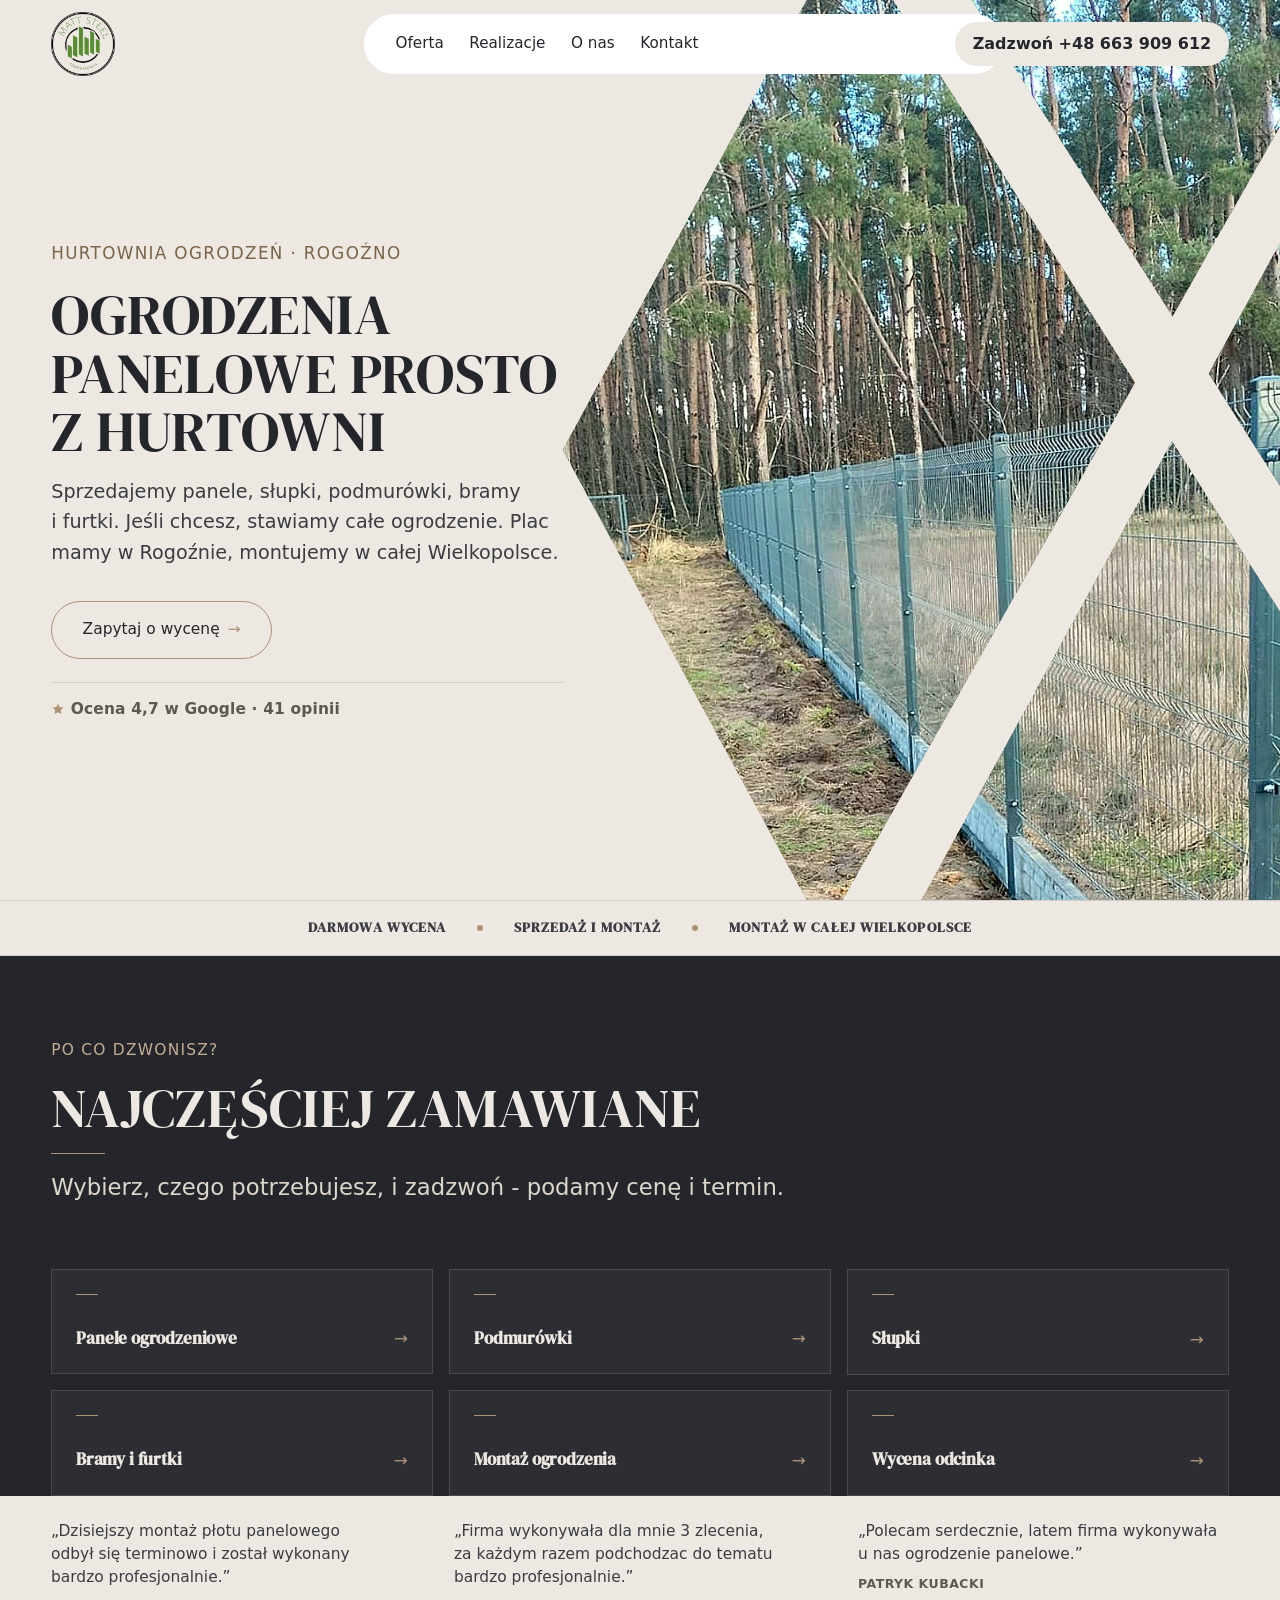
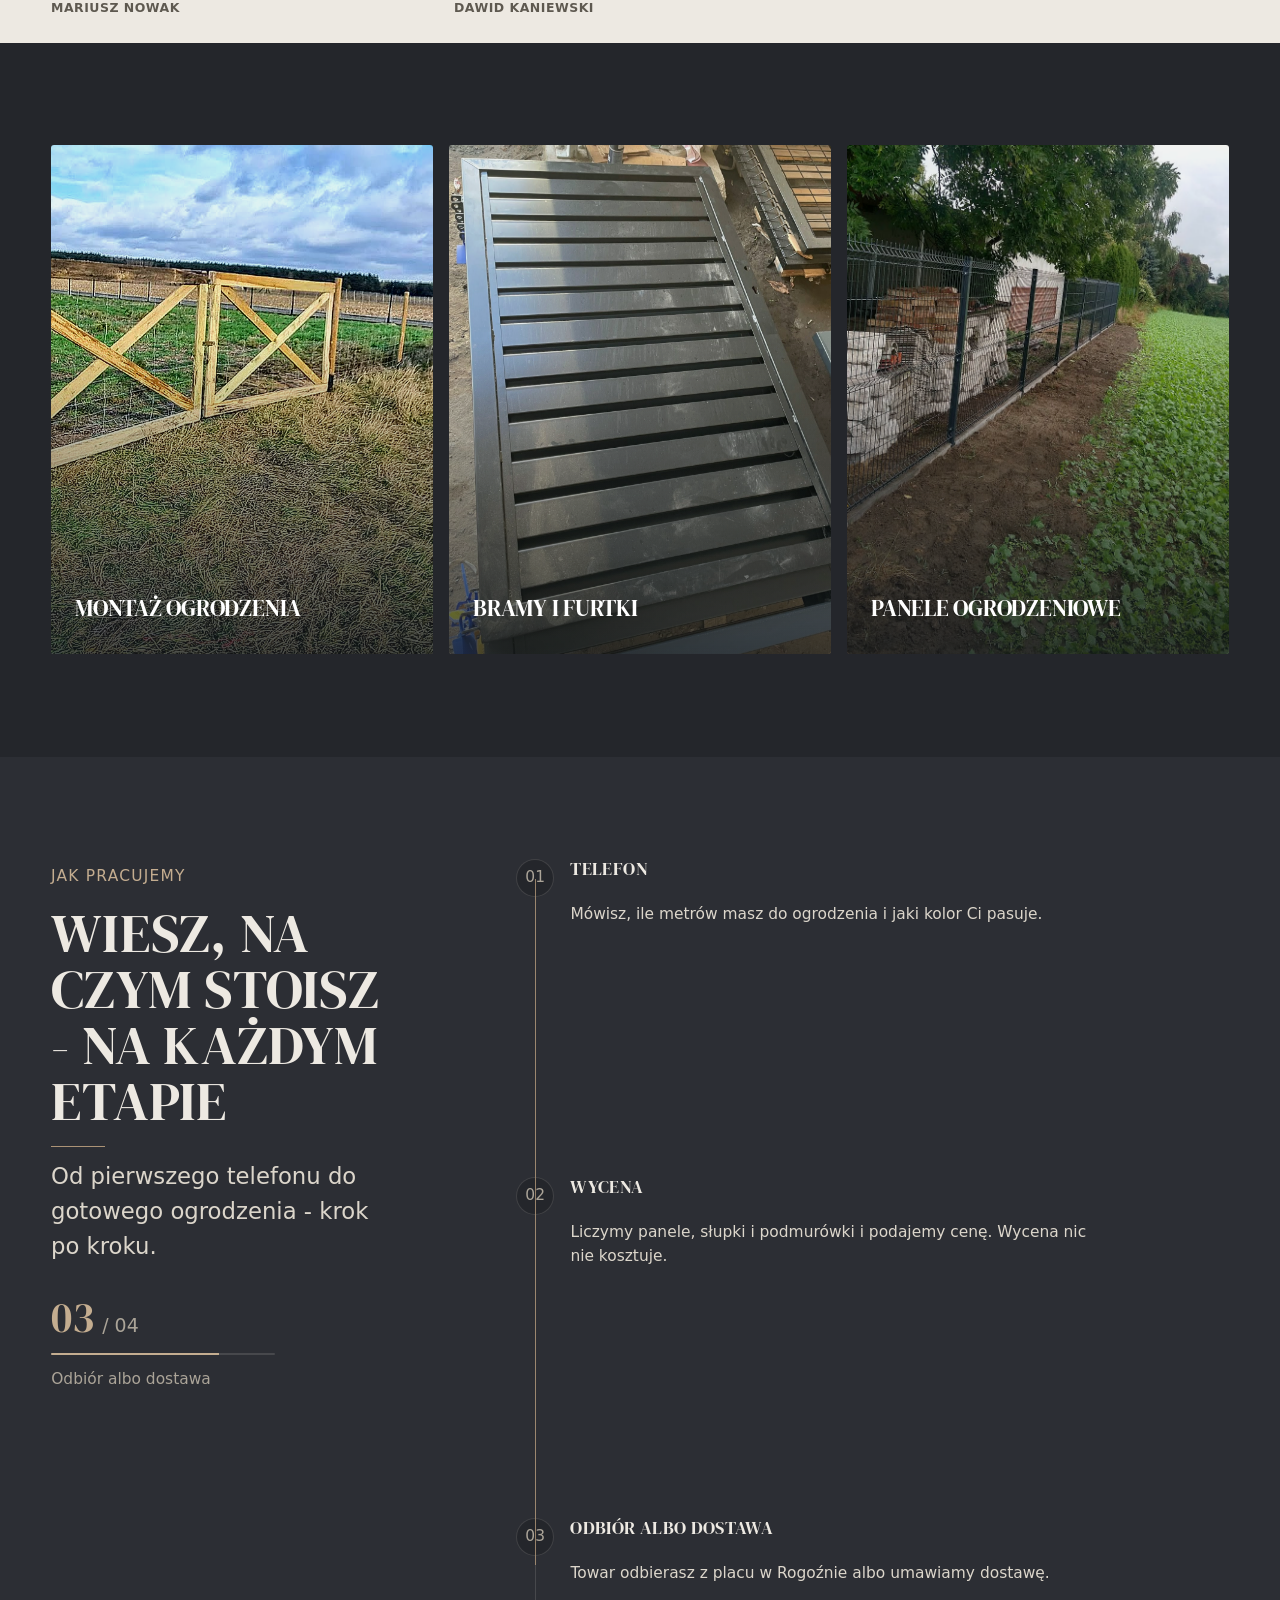
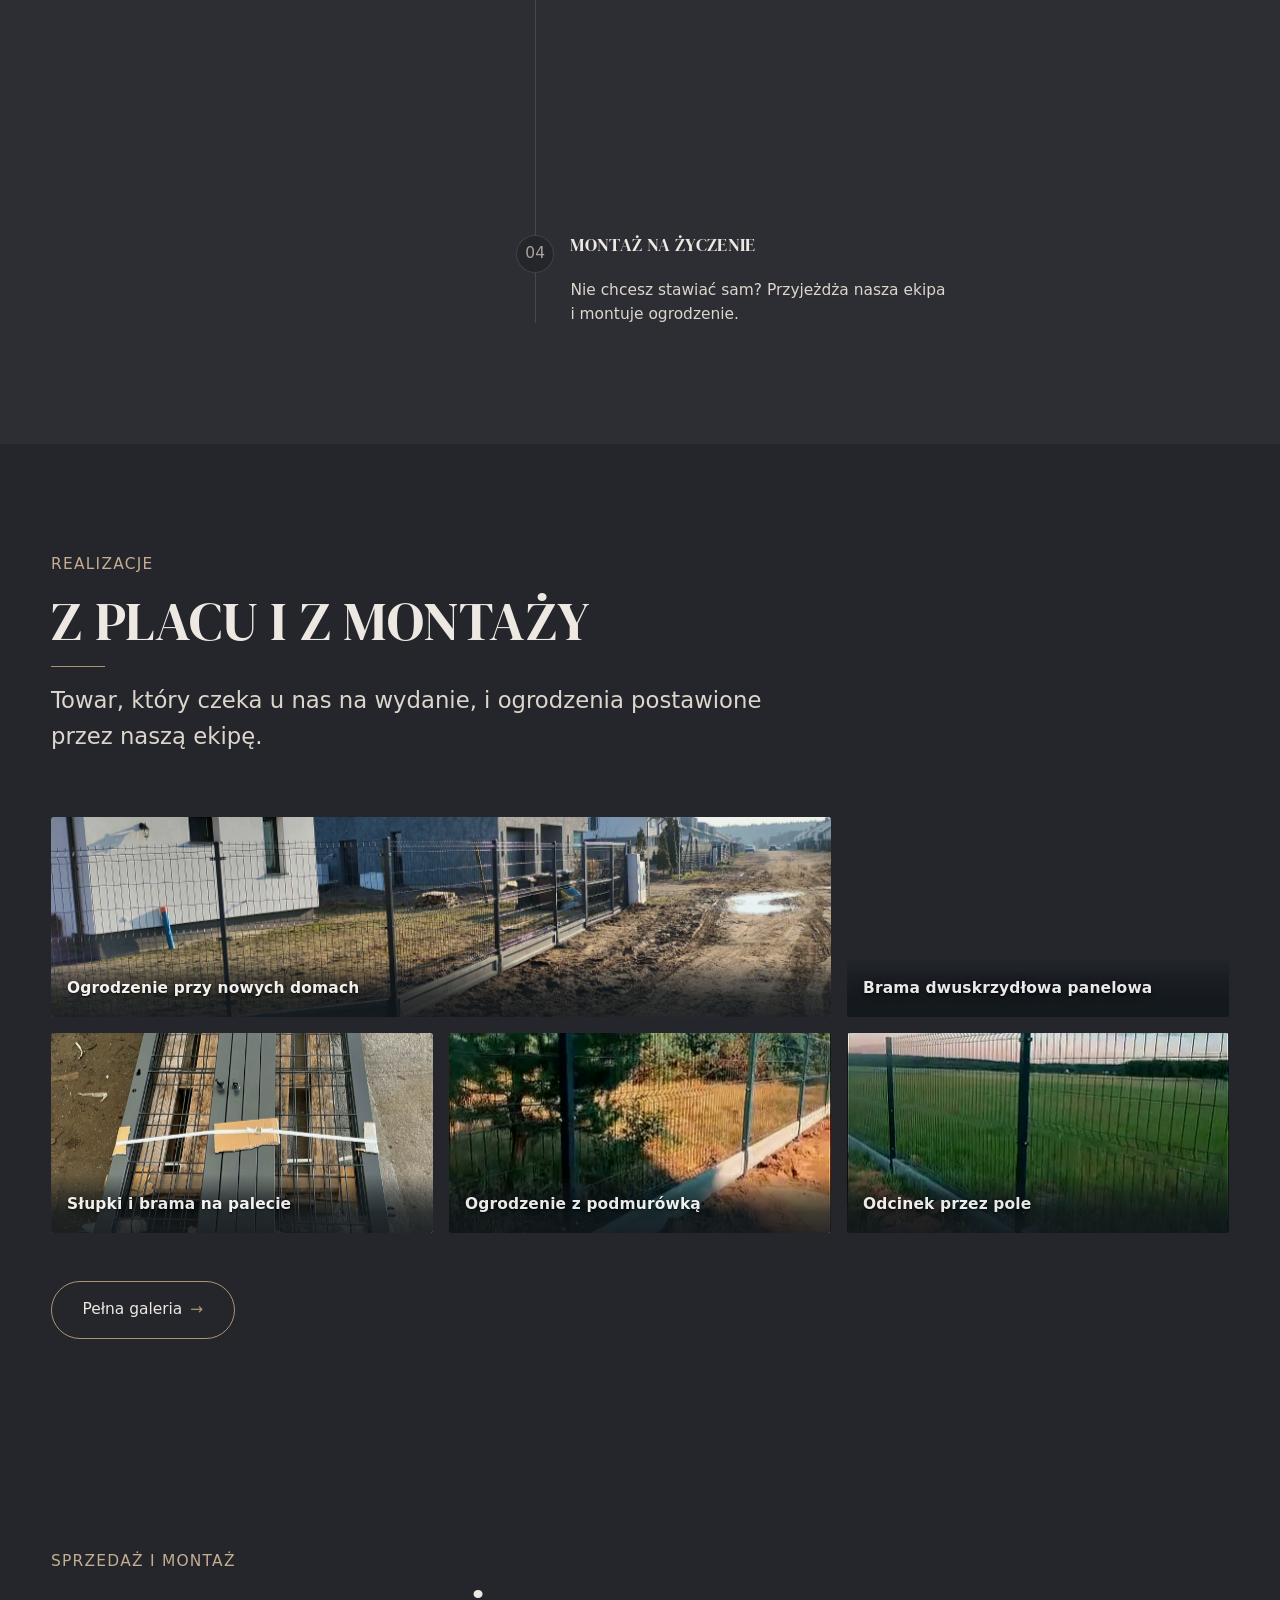
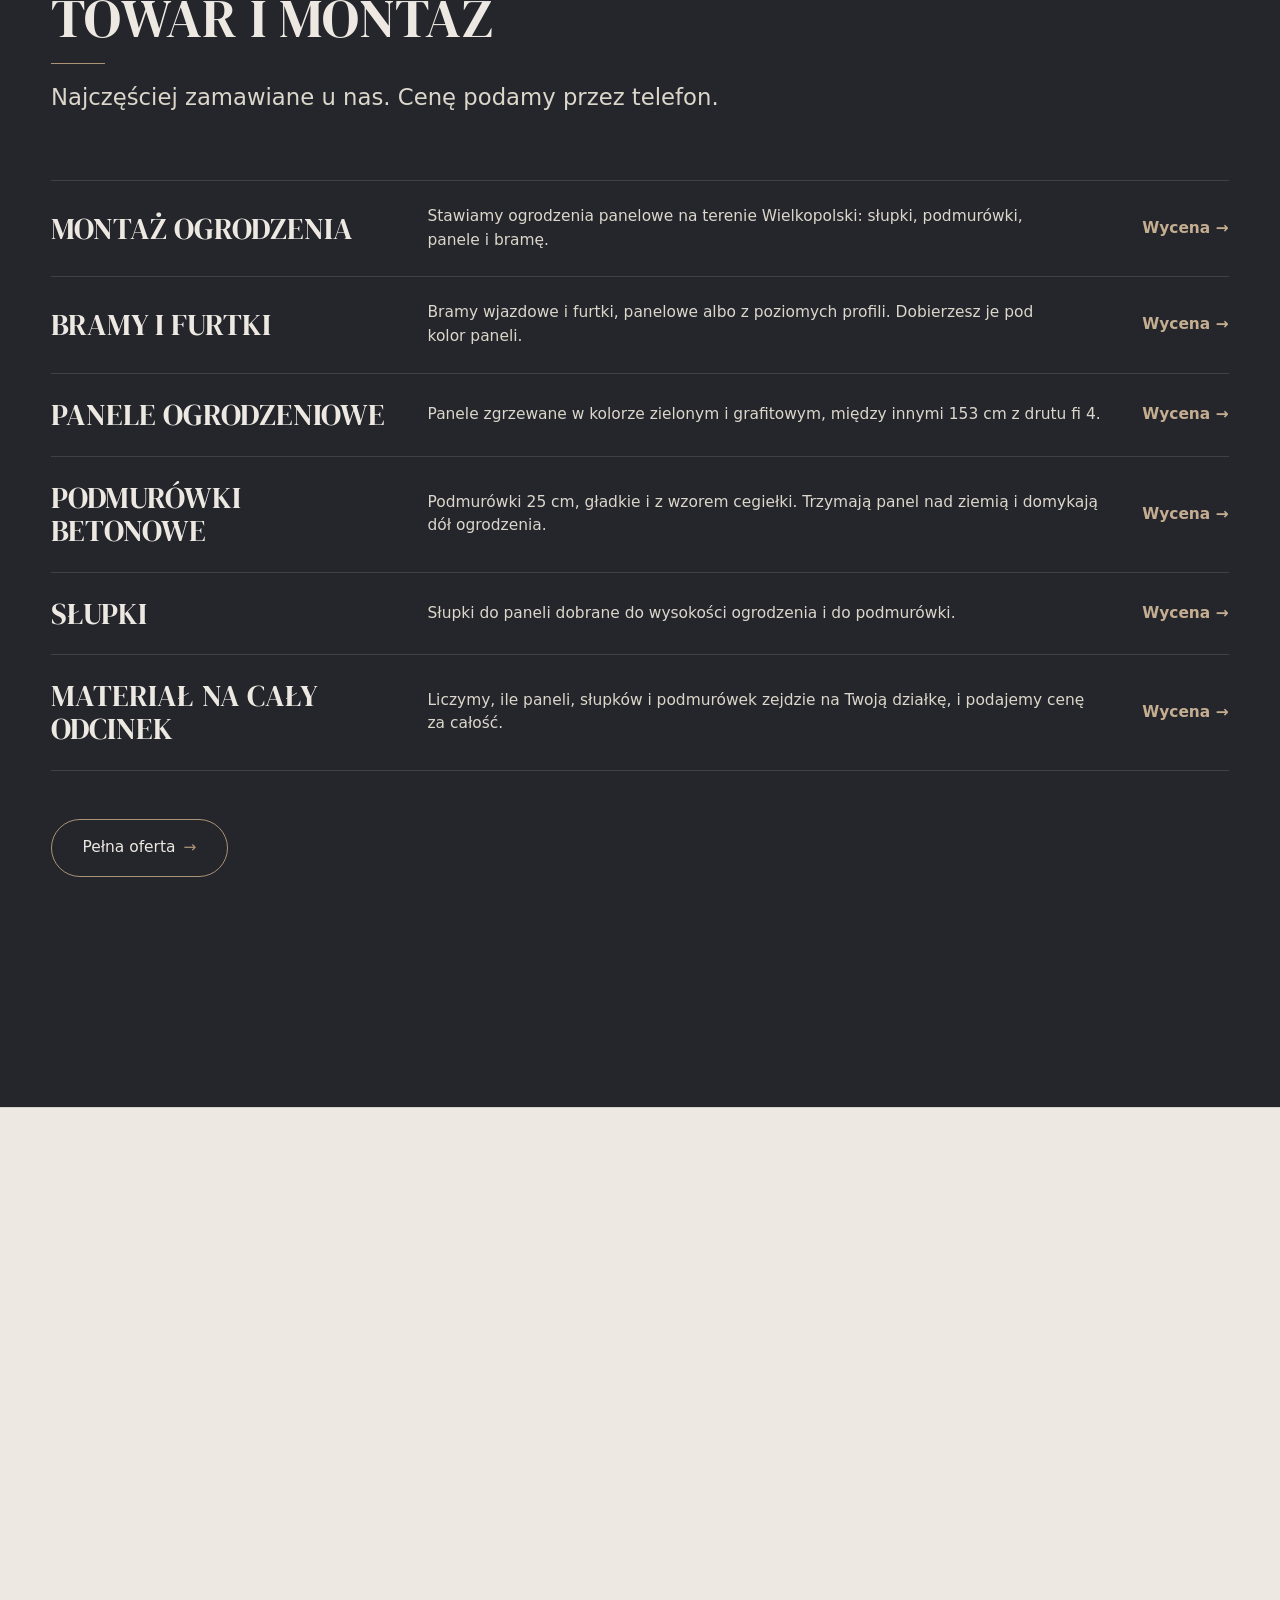
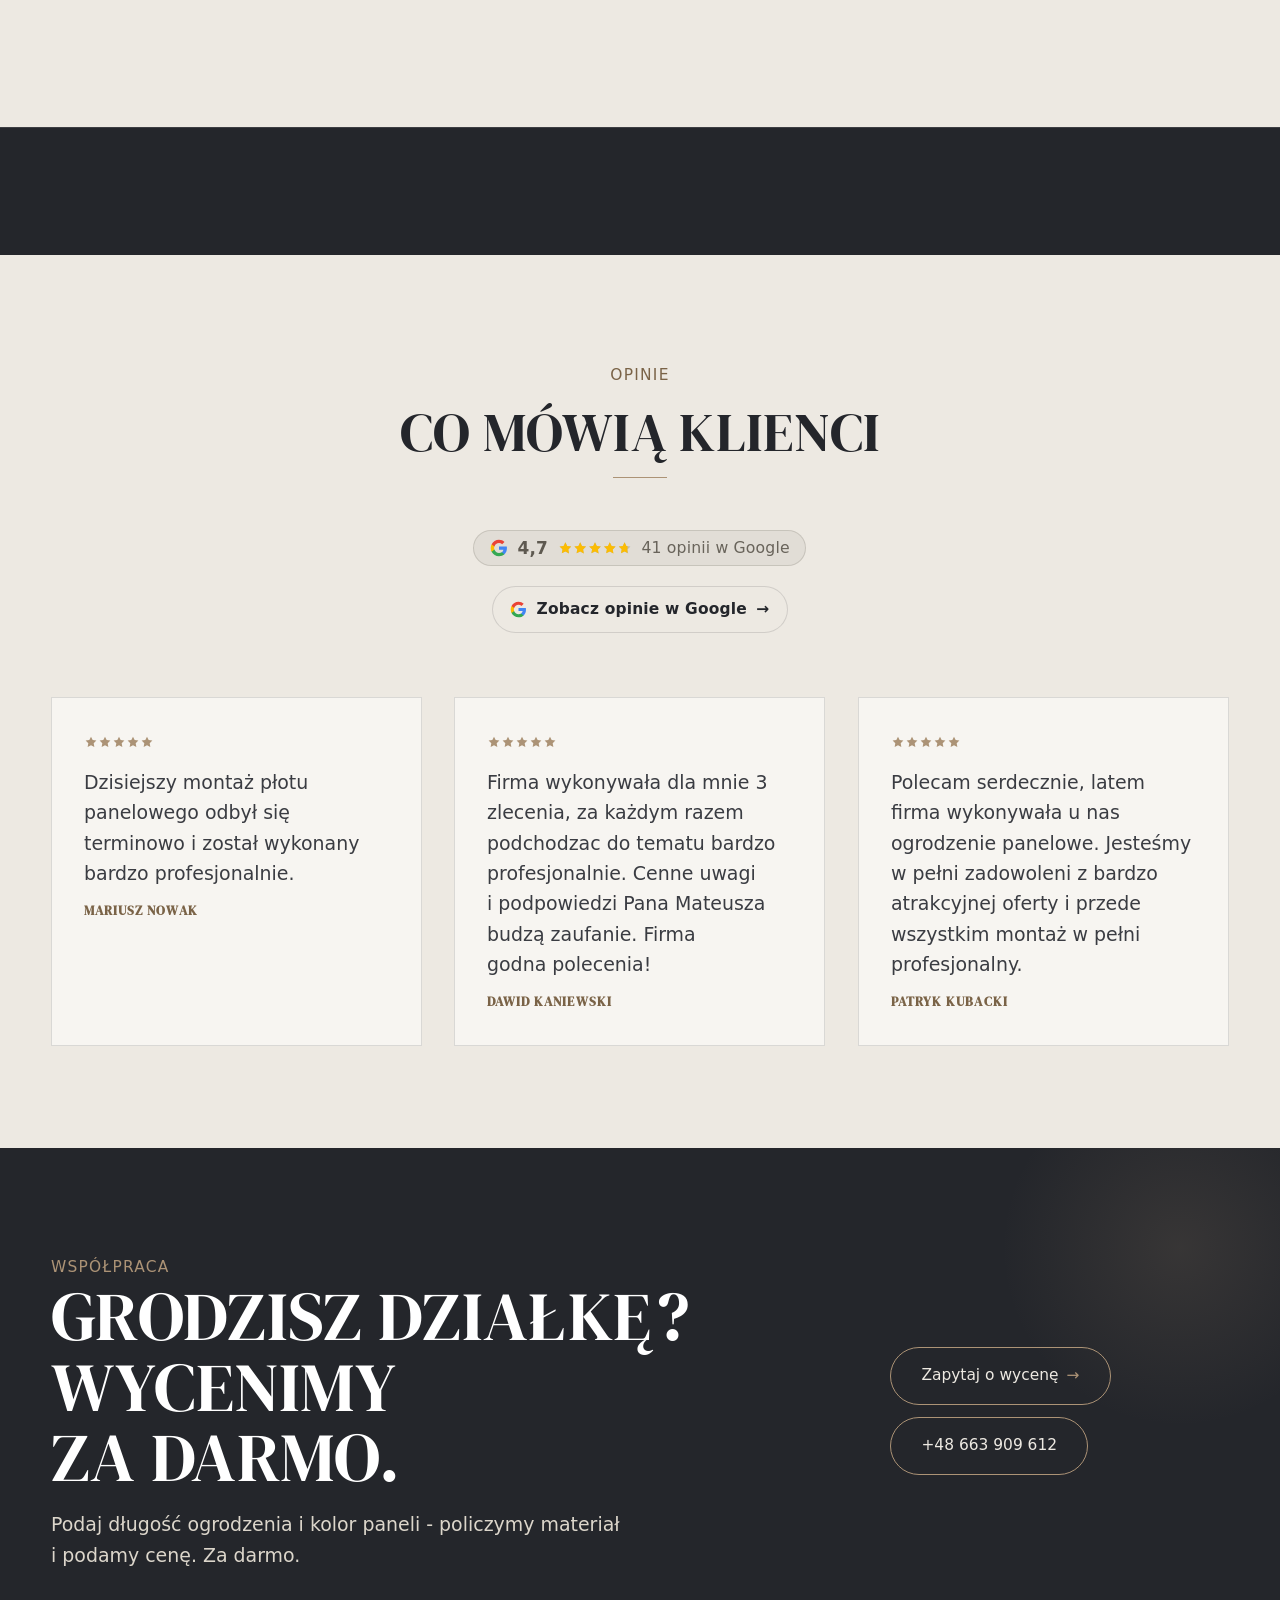
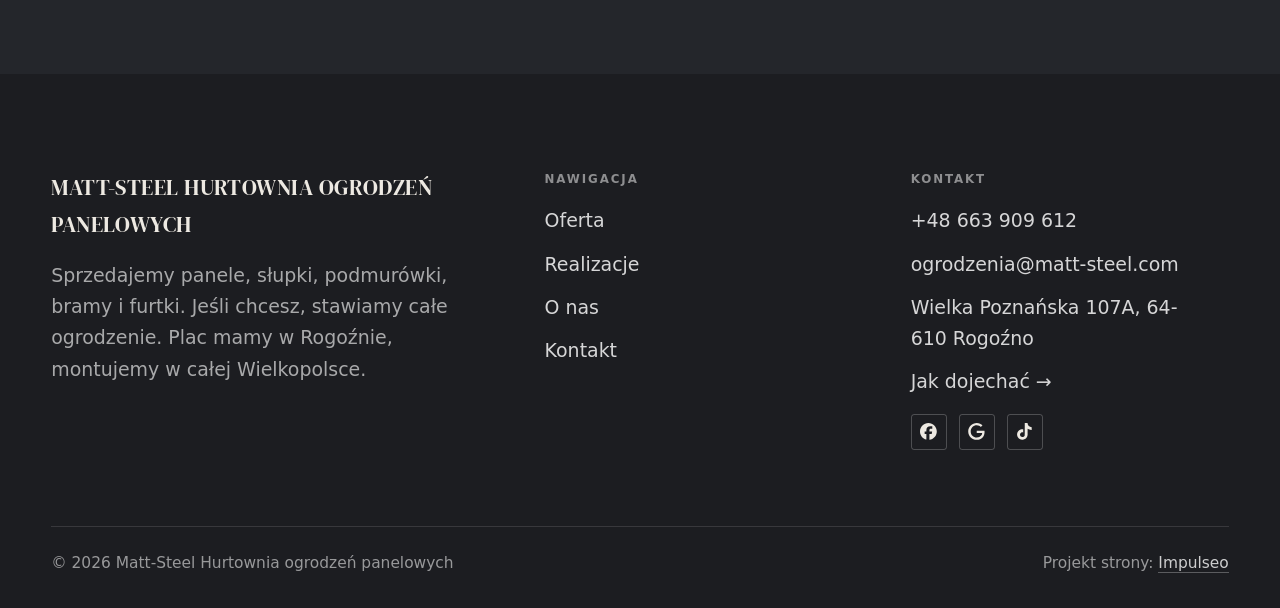
==== commit c6199e0e: "[claude-edit][cmt:a4e8f17d-fc4d-4af0-b5bb-9f745736067a] Wygląd w stylu klindworthroofing.com: beż+gr" ====
--- a/index.html
+++ b/index.html
@@ -20,8 +20,11 @@
 <script type="application/ld+json">{"@context": "https://schema.org", "@type": "LocalBusiness", "name": "Matt-Steel Hurtownia ogrodzeń panelowych", "url": "https://kris20032.github.io/matt-steel-hurtownia-ogrodzen-panelowych/", "telephone": "+48663909612", "image": "https://kris20032.github.io/matt-steel-hurtownia-ogrodzen-panelowych/img/og.jpg", "areaServed": "Rogoźno", "sameAs": ["https://maps.google.com/?cid=5809428973370625989&g_mp=Cidnb29nbGUubWFwcy5wbGFjZXMudjEuUGxhY2VzLlNlYXJjaFRleHQQAhgEIAA", "https://www.facebook.com/p/Matt-steel-Ogrodzenia-100064750251947/", "https://www.tiktok.com/@ogrodzenia.mattst"]}</script>
 <link rel="preconnect" href="https://fonts.googleapis.com">
 <link rel="preconnect" href="https://fonts.gstatic.com" crossorigin>
-<link href="https://fonts.googleapis.com/css2?family=Space+Grotesk:wght@500;600;700&family=DM+Sans:opsz,wght@9..40,400;9..40,500;9..40,600&display=swap" rel="stylesheet">
+<link href="https://fonts.googleapis.com/css2?family=DM+Serif+Display&display=swap" rel="stylesheet">
+<link rel="preconnect" href="https://api.fontshare.com" crossorigin>
+<link href="https://api.fontshare.com/v2/css?f[]=satoshi@400,500,700&display=swap" rel="stylesheet">
 <link rel="stylesheet" href="assets/styles.css?v=7e740f07">
+<link rel="stylesheet" href="assets/kw-skin.css?v=1">
 </head>
 <body>
 
--- a/assets/kw-skin.css
+++ b/assets/kw-skin.css
@@ -0,0 +1,181 @@
+/* ============================================================
+   SKÓRKA „KLINDWORTH" (27.10.2026, prośba Szymona z karty CRM)
+   Wzór: klindworthroofing.com - beż + grafit + piaskowy akcent,
+   wersalikowe nagłówki szeryfowe, przycisk-pigułka z obwódką,
+   zdjęcie w hero wycięte ukośnymi pasami (u nas: skrzyżowane
+   druty siatki ogrodzeniowej).
+   Ładowany PO styles.css - wygrywa. Cofnięcie = usunięcie <link>.
+   ============================================================ */
+
+/* --- 1) Paleta: domyślnie CIEMNO (sekcje grafitowe jak we wzorze) --- */
+:root{
+  --kw-beige:#EDE9E2;
+  --kw-beige-2:#E4DFD6;
+  --kw-char:#24262B;
+  --kw-char-2:#2C2E34;
+  --kw-tan:#AC9376;
+  --paper:#24262B;
+  --paper-2:#2C2E34;
+  --paper-3:#33363C;
+  --ink:#EDE9E2;
+  --ink-soft:#DCD6CB;
+  --muted:#ABA498;
+  --line:rgba(237,233,226,.14);
+  --accent:#AC9376;
+  --accent-d:#C4AD90;
+  --accent-soft:rgba(172,147,118,.14);
+  --accent-text:#C4AD90;
+  --dark:#1C1D21;
+  --font-display:'DM Serif Display',Georgia,serif;
+  --font-body:'Satoshi','Inter',system-ui,sans-serif;
+}
+/* Sekcje jasne (beżowe) */
+.hero-fach,.fach-promise,.opinie-mini,.opinie,.nav,.nav .nav-links,.pagehead,.form{
+  --paper:#EDE9E2;
+  --paper-2:#E4DFD6;
+  --paper-3:#DCD6CB;
+  --ink:#24262B;
+  --ink-soft:#3A3C42;
+  --muted:#5E5950;
+  --line:rgba(36,38,43,.14);
+  --accent-d:#7A6347;
+  --accent-text:#7A6347;
+}
+html,body{background:var(--kw-char);color:var(--ink)}
+body{font-family:var(--font-body)}
+main > section{background:var(--paper);color:var(--ink)}
+.hero-fach,.fach-promise,.opinie-mini,.opinie{background:var(--kw-beige)}
+.fach-promise{border-top:1px solid var(--line);border-bottom:1px solid var(--line)}
+
+/* --- 2) Typografia --- */
+h1,h2,h3,.hf-title,.pagehead h1{font-family:var(--font-display);font-weight:400;text-transform:uppercase;letter-spacing:.005em;line-height:1.02}
+h2{font-size:clamp(2.1rem,1.5rem + 2.4vw,3.6rem)}
+h3{letter-spacing:.02em}
+.eyebrow,.hf-kicker{font-family:var(--font-body);font-weight:400;text-transform:uppercase;letter-spacing:.08em;color:var(--accent-text)}
+.eyebrow::before,.hf-kicker::before{display:none!important}
+.head p,.fu-desc,.op-card blockquote{color:var(--ink-soft)}
+
+/* --- 3) Przyciski = pigułka z piaskową obwódką --- */
+.btn,.btn-accent,.btn-ghost,.btn-light,.btn-ghost-cta{
+  background:transparent!important;color:var(--ink)!important;border:1px solid var(--kw-tan)!important;
+  border-radius:999px!important;box-shadow:none!important;text-transform:none;letter-spacing:0;
+  font-family:var(--font-body);font-weight:500;padding:.95rem 1.9rem}
+.btn:hover,.btn-accent:hover,.btn-ghost:hover,.btn-light:hover{background:var(--kw-tan)!important;color:var(--kw-char)!important;filter:none}
+.btn .arr{color:var(--kw-tan)}
+.btn:hover .arr{color:var(--kw-char)}
+
+/* --- 4) Nawigacja: logo | linki w białej pigułce | telefon --- */
+.nav,.nav.nav-solid{background:transparent;backdrop-filter:none;border-bottom:0;box-shadow:none}
+.nav::after{display:none}
+.nav.nav-solid{background:rgba(237,233,226,.94);backdrop-filter:blur(8px)}
+.nav .nav-links a:not(.btn-accent),.nav.nav-solid .nav-links a:not(.btn-accent){color:var(--kw-char);text-transform:none;letter-spacing:0;font-size:.95rem;font-weight:500}
+.nav .nav-links a:not(.btn-accent):hover,.nav .nav-links a.active:not(.btn-accent){color:#7A6347}
+.nav .nav-links a:not(.btn-accent)::after{background:var(--kw-tan)}
+.nav .nav-toggle span,.nav.nav-solid .nav-toggle span{background:var(--kw-char)}
+@media(min-width:681px){
+  .nav .nav-inner{height:88px}
+  .nav.is-stuck .nav-inner{height:72px}
+  .nav .nav-links{flex:0 1 auto;margin-inline:auto;background:#fff;border-radius:999px;padding:.7rem 2rem;gap:clamp(1rem,2vw,2rem);position:static;transform:none}
+  .nav .nav-links a.btn-accent,.nav:not(.nav-solid) .nav-links a.btn-accent{
+    background:var(--kw-beige)!important;border:0!important;color:var(--kw-char)!important;padding:.55rem 1.1rem!important;
+    font-family:var(--font-body);font-size:1rem;font-weight:600;letter-spacing:0;text-transform:none;border-radius:999px!important}
+  .nav .nav-links a.btn-accent::after{content:" →";color:var(--kw-tan)}
+  .nav .nav-links a.btn-accent:hover,.nav:not(.nav-solid) .nav-links a.btn-accent:hover{background:var(--kw-beige)!important;color:#7A6347!important}
+}
+@media(min-width:681px) and (max-width:1100px){
+  .nav .nav-links{transform:none;margin-left:1rem;padding:.6rem 1.3rem}
+  .nav .nav-links a.btn-accent{font-size:.88rem}
+}
+@media(max-width:680px){
+  .nav .nav-links{background:var(--kw-beige)}
+  .nav .nav-links a.btn-accent{background:transparent!important;color:var(--kw-char)!important}
+}
+
+/* --- 5) HERO: beż, tekst z lewej, zdjęcie z prawej w masce „skrzyżowanych drutów" --- */
+.hero-fach{min-height:min(100svh,940px);align-items:center;color:var(--ink)}
+.hero-fach::after{display:none}
+.hero-fach > img{
+  left:44%;width:56%;right:0;inset-block:0;height:100%;object-fit:cover;z-index:0;
+  -webkit-mask:url("data:image/svg+xml,%3Csvg xmlns='http://www.w3.org/2000/svg' viewBox='0 0 100 100' preserveAspectRatio='none'%3E%3Cdefs%3E%3Cmask id='m'%3E%3Cpolygon points='34,0 100,0 100,100 34,100 0,50' fill='white'/%3E%3Cpolygon points='46,0 57,0 100,54 100,68' fill='black'/%3E%3Cpolygon points='100,14 100,27 50,100 39,100' fill='black'/%3E%3C/mask%3E%3C/defs%3E%3Crect width='100' height='100' fill='white' mask='url(%23m)'/%3E%3C/svg%3E") center/100% 100% no-repeat;
+  mask:url("data:image/svg+xml,%3Csvg xmlns='http://www.w3.org/2000/svg' viewBox='0 0 100 100' preserveAspectRatio='none'%3E%3Cdefs%3E%3Cmask id='m'%3E%3Cpolygon points='34,0 100,0 100,100 34,100 0,50' fill='white'/%3E%3Cpolygon points='46,0 57,0 100,54 100,68' fill='black'/%3E%3Cpolygon points='100,14 100,27 50,100 39,100' fill='black'/%3E%3C/mask%3E%3C/defs%3E%3Crect width='100' height='100' fill='white' mask='url(%23m)'/%3E%3C/svg%3E") center/100% 100% no-repeat;
+  filter:none}
+.hero-fach > img.mt-hero-layer{z-index:1}
+.hf-panel{color:var(--ink);position:relative;z-index:3}
+.hf-inner{max-width:min(36rem,40vw)}
+.hf-kicker,.hf-title,.hf-lead,.hf-phone,.hf-trust{text-shadow:none}
+.hf-kicker{font-size:1.05rem;margin-bottom:1.1rem;display:block}
+.hf-title{color:var(--kw-char);font-size:min(clamp(2.4rem,1.5rem + 2.6vw,3.9rem),7svh)}
+.hf-title em{font-style:normal;color:var(--kw-char)}
+.hf-lead{color:#3A3C42;font-size:clamp(1.02rem,.96rem + .3vw,1.2rem);line-height:1.6}
+.hf-phone{display:none}
+.hf-actions{margin-top:2rem}
+.hf-ghost{display:none}
+.hf-trust{color:#5E5950;border-top:1px solid rgba(36,38,43,.14)}
+.hf-trust .ico-star{color:var(--kw-tan)}
+@media(max-width:900px){
+  .hero-fach{flex-direction:column;align-items:stretch;min-height:0;padding-top:88px}
+  .hero-fach > img{position:relative;left:0;width:100%;height:46svh;order:2;
+    -webkit-mask:url("data:image/svg+xml,%3Csvg xmlns='http://www.w3.org/2000/svg' viewBox='0 0 100 100' preserveAspectRatio='none'%3E%3Cdefs%3E%3Cmask id='m'%3E%3Cpolygon points='0,14 50,0 100,14 100,100 0,100' fill='white'/%3E%3Cpolygon points='30,0 40,0 100,62 100,78' fill='black'/%3E%3Cpolygon points='100,4 100,18 22,100 8,100' fill='black'/%3E%3C/mask%3E%3C/defs%3E%3Crect width='100' height='100' fill='white' mask='url(%23m)'/%3E%3C/svg%3E") center/100% 100% no-repeat;
+    mask:url("data:image/svg+xml,%3Csvg xmlns='http://www.w3.org/2000/svg' viewBox='0 0 100 100' preserveAspectRatio='none'%3E%3Cdefs%3E%3Cmask id='m'%3E%3Cpolygon points='0,14 50,0 100,14 100,100 0,100' fill='white'/%3E%3Cpolygon points='30,0 40,0 100,62 100,78' fill='black'/%3E%3Cpolygon points='100,4 100,18 22,100 8,100' fill='black'/%3E%3C/mask%3E%3C/defs%3E%3Crect width='100' height='100' fill='white' mask='url(%23m)'/%3E%3C/svg%3E") center/100% 100% no-repeat}
+  .hero-fach > img.mt-hero-layer{position:absolute;top:auto;bottom:0;height:46svh}
+  .hf-panel{order:1;padding:2.2rem 0 2.4rem!important}
+  .hf-inner{max-width:none}
+  .hf-title{font-size:clamp(2.3rem,1.6rem + 4vw,3.2rem)}
+}
+
+/* --- 6) Ciemne sekcje: karty i kafle --- */
+.obj-tile{background:var(--kw-char-2);border:1px solid var(--line);color:var(--ink);border-radius:0}
+.obj-tile:hover{border-color:var(--kw-tan)}
+.obj-tile .ot-arr{color:var(--kw-tan)}
+.gateway .g-ttl{font-family:var(--font-display);text-transform:uppercase;font-weight:400}
+.tile .cap{font-family:var(--font-body)}
+.fu-row{border-color:var(--line)}
+.fu-name{font-family:var(--font-display);text-transform:uppercase;font-weight:400;font-size:clamp(1.4rem,1.1rem + 1vw,2rem);line-height:1.1}
+.fu-cta{color:var(--accent-text)}
+.proces-line .pno,.proc-count .pc-cur{font-family:var(--font-display);color:var(--accent-text)}
+
+/* Opinie (beż) - karty na białym jak „Kudos" we wzorze */
+.op-card{background:#F7F5F1;border:1px solid var(--line);border-radius:0;color:var(--kw-char)}
+.op-card blockquote,.om-item blockquote{color:#3A3C42;font-family:var(--font-body)}
+.op-star{color:var(--kw-tan)}
+.op-autor,.om-autor{color:#7A6347;text-transform:uppercase;letter-spacing:.08em;font-size:.82rem}
+
+/* CTA „LET'S WORK TOGETHER" */
+.cta{background:var(--kw-char)!important;color:var(--ink)}
+.cta h2{font-size:clamp(2.4rem,1.6rem + 3.4vw,4.6rem)}
+.cta p{color:var(--ink-soft)}
+
+/* Podstrony: nagłówek beżowy jak hero - tekst z lewej, zdjęcie z prawej w tej samej masce */
+.pagehead{background:var(--kw-beige)!important;min-height:clamp(420px,58svh,600px);align-items:center;border-bottom:0}
+.pagehead::after{display:none}
+.pagehead img{left:46%;width:54%;inset-block:0;height:100%;
+  -webkit-mask:url("data:image/svg+xml,%3Csvg xmlns='http://www.w3.org/2000/svg' viewBox='0 0 100 100' preserveAspectRatio='none'%3E%3Cdefs%3E%3Cmask id='m'%3E%3Cpolygon points='34,0 100,0 100,100 34,100 0,50' fill='white'/%3E%3Cpolygon points='46,0 57,0 100,54 100,68' fill='black'/%3E%3Cpolygon points='100,14 100,27 50,100 39,100' fill='black'/%3E%3C/mask%3E%3C/defs%3E%3Crect width='100' height='100' fill='white' mask='url(%23m)'/%3E%3C/svg%3E") center/100% 100% no-repeat;mask:url("data:image/svg+xml,%3Csvg xmlns='http://www.w3.org/2000/svg' viewBox='0 0 100 100' preserveAspectRatio='none'%3E%3Cdefs%3E%3Cmask id='m'%3E%3Cpolygon points='34,0 100,0 100,100 34,100 0,50' fill='white'/%3E%3Cpolygon points='46,0 57,0 100,54 100,68' fill='black'/%3E%3Cpolygon points='100,14 100,27 50,100 39,100' fill='black'/%3E%3C/mask%3E%3C/defs%3E%3Crect width='100' height='100' fill='white' mask='url(%23m)'/%3E%3C/svg%3E") center/100% 100% no-repeat}
+.pagehead .wrap{color:var(--kw-char);padding-top:calc(88px + var(--space-7));padding-bottom:var(--space-8)}
+.pagehead .wrap > *{max-width:min(34rem,42vw)}
+.pagehead h1{color:var(--kw-char)!important;text-shadow:none;font-size:clamp(2.6rem,1.6rem + 3vw,4.4rem)}
+.pagehead p{color:#3A3C42!important;text-shadow:none}
+.pagehead .eyebrow{color:#7A6347!important}
+@media(max-width:900px){
+  .pagehead{flex-direction:column;align-items:stretch;min-height:0}
+  .pagehead .wrap{order:1;padding-top:116px;padding-bottom:var(--space-6)}
+  .pagehead .wrap > *{max-width:none}
+  .pagehead img{position:relative;order:2;left:0;width:100%;height:300px;-webkit-mask:url("data:image/svg+xml,%3Csvg xmlns='http://www.w3.org/2000/svg' viewBox='0 0 100 100' preserveAspectRatio='none'%3E%3Cdefs%3E%3Cmask id='m'%3E%3Cpolygon points='0,14 50,0 100,14 100,100 0,100' fill='white'/%3E%3Cpolygon points='30,0 40,0 100,62 100,78' fill='black'/%3E%3Cpolygon points='100,4 100,18 22,100 8,100' fill='black'/%3E%3C/mask%3E%3C/defs%3E%3Crect width='100' height='100' fill='white' mask='url(%23m)'/%3E%3C/svg%3E") center/100% 100% no-repeat;mask:url("data:image/svg+xml,%3Csvg xmlns='http://www.w3.org/2000/svg' viewBox='0 0 100 100' preserveAspectRatio='none'%3E%3Cdefs%3E%3Cmask id='m'%3E%3Cpolygon points='0,14 50,0 100,14 100,100 0,100' fill='white'/%3E%3Cpolygon points='30,0 40,0 100,62 100,78' fill='black'/%3E%3Cpolygon points='100,4 100,18 22,100 8,100' fill='black'/%3E%3C/mask%3E%3C/defs%3E%3Crect width='100' height='100' fill='white' mask='url(%23m)'/%3E%3C/svg%3E") center/100% 100% no-repeat}
+}
+/* Formularz kontaktowy = beżowa karta */
+.form{background:var(--kw-beige);border:0;border-radius:0;box-shadow:none;color:var(--kw-char)}
+.form label{color:var(--kw-char)}
+.form input,.form textarea{background:#fff;border:1px solid rgba(36,38,43,.18);border-radius:0;color:var(--kw-char)}
+.form .btn{color:var(--kw-char)!important}
+.form .btn:hover{color:var(--kw-char)!important}
+
+/* Stopka */
+footer{background:var(--dark);color:var(--ink)}
+footer h4{font-family:var(--font-body);text-transform:uppercase;letter-spacing:.1em;color:var(--kw-tan)}
+.foot-brand .name{font-family:var(--font-display);font-weight:400;text-transform:uppercase;letter-spacing:.02em}
+footer a{color:var(--ink-soft)}
+footer a:hover{color:var(--kw-tan)}
+
+/* Pasek „Zadzwoń" na telefonie */
+.sticky-call{background:var(--kw-char)}
+.sticky-call .sc-call{background:var(--kw-tan);color:var(--kw-char)}
+.sticky-call .sc-quote{color:var(--ink)}
